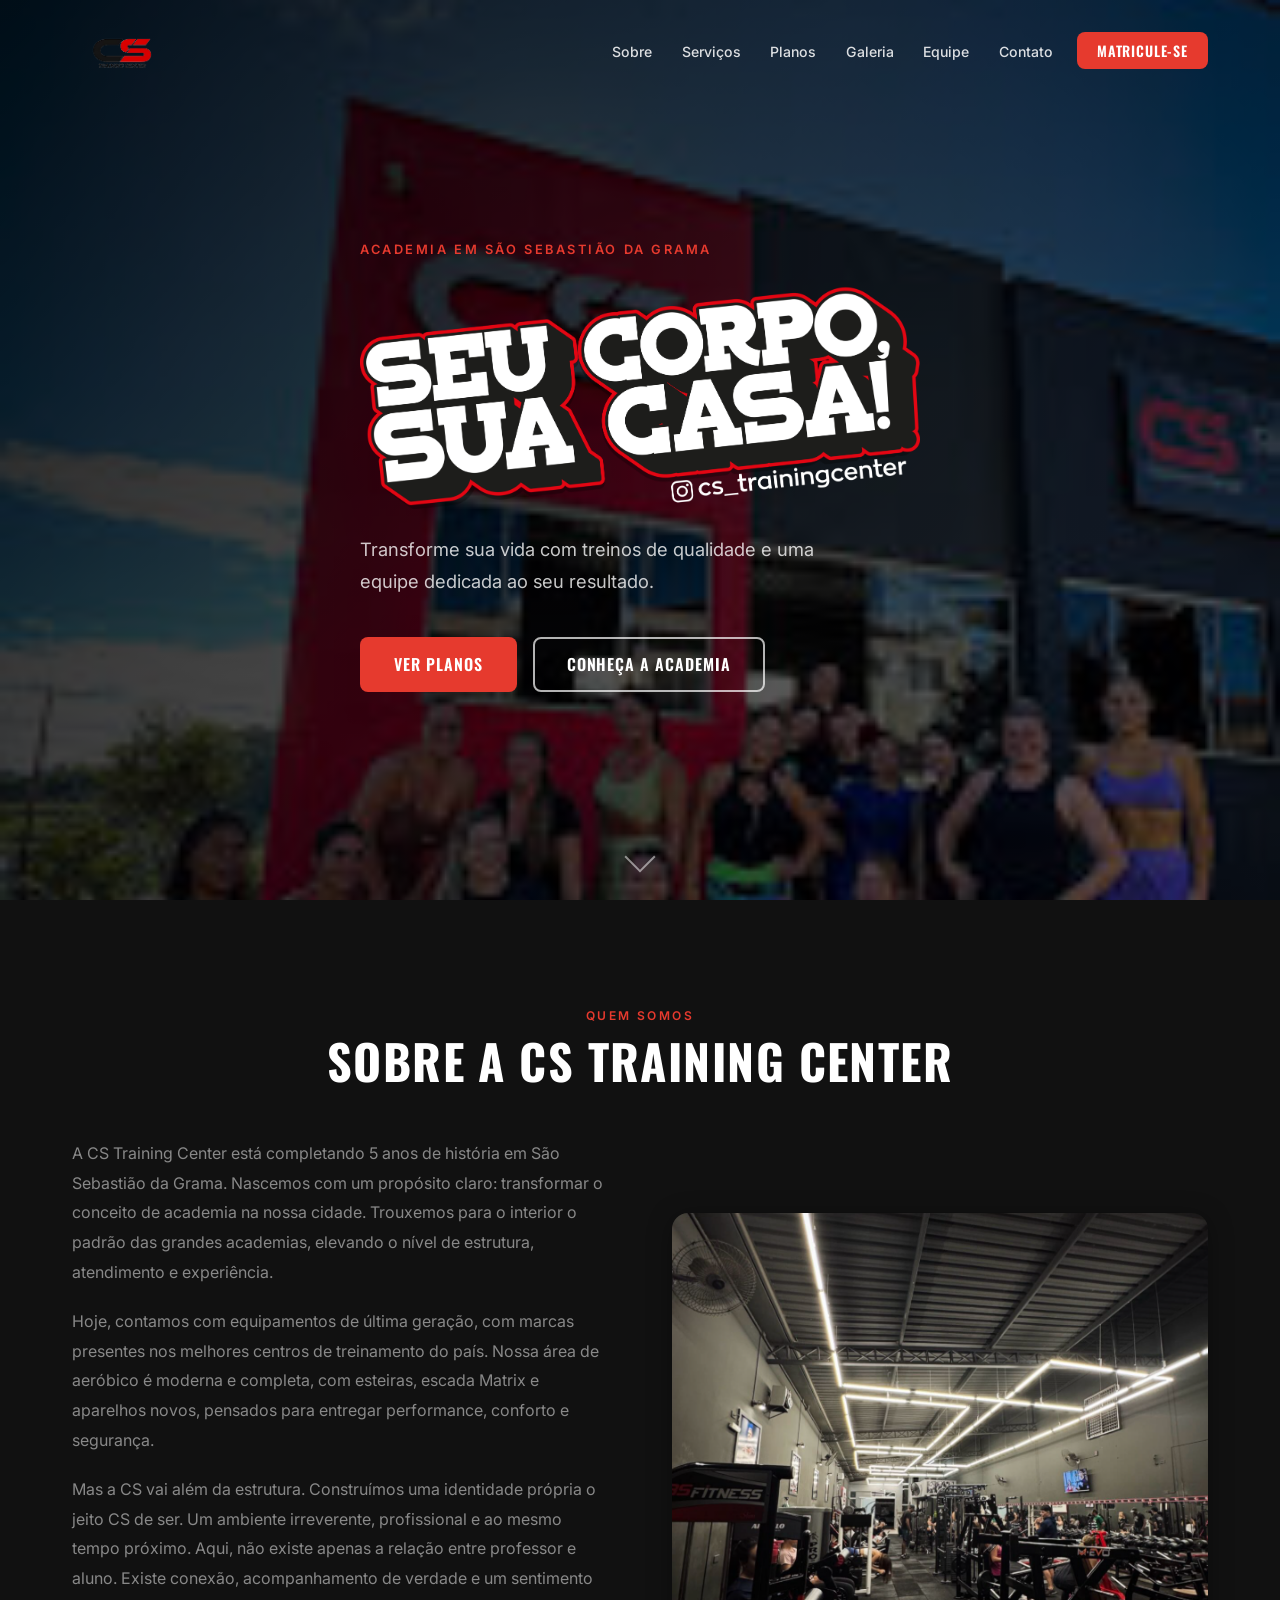
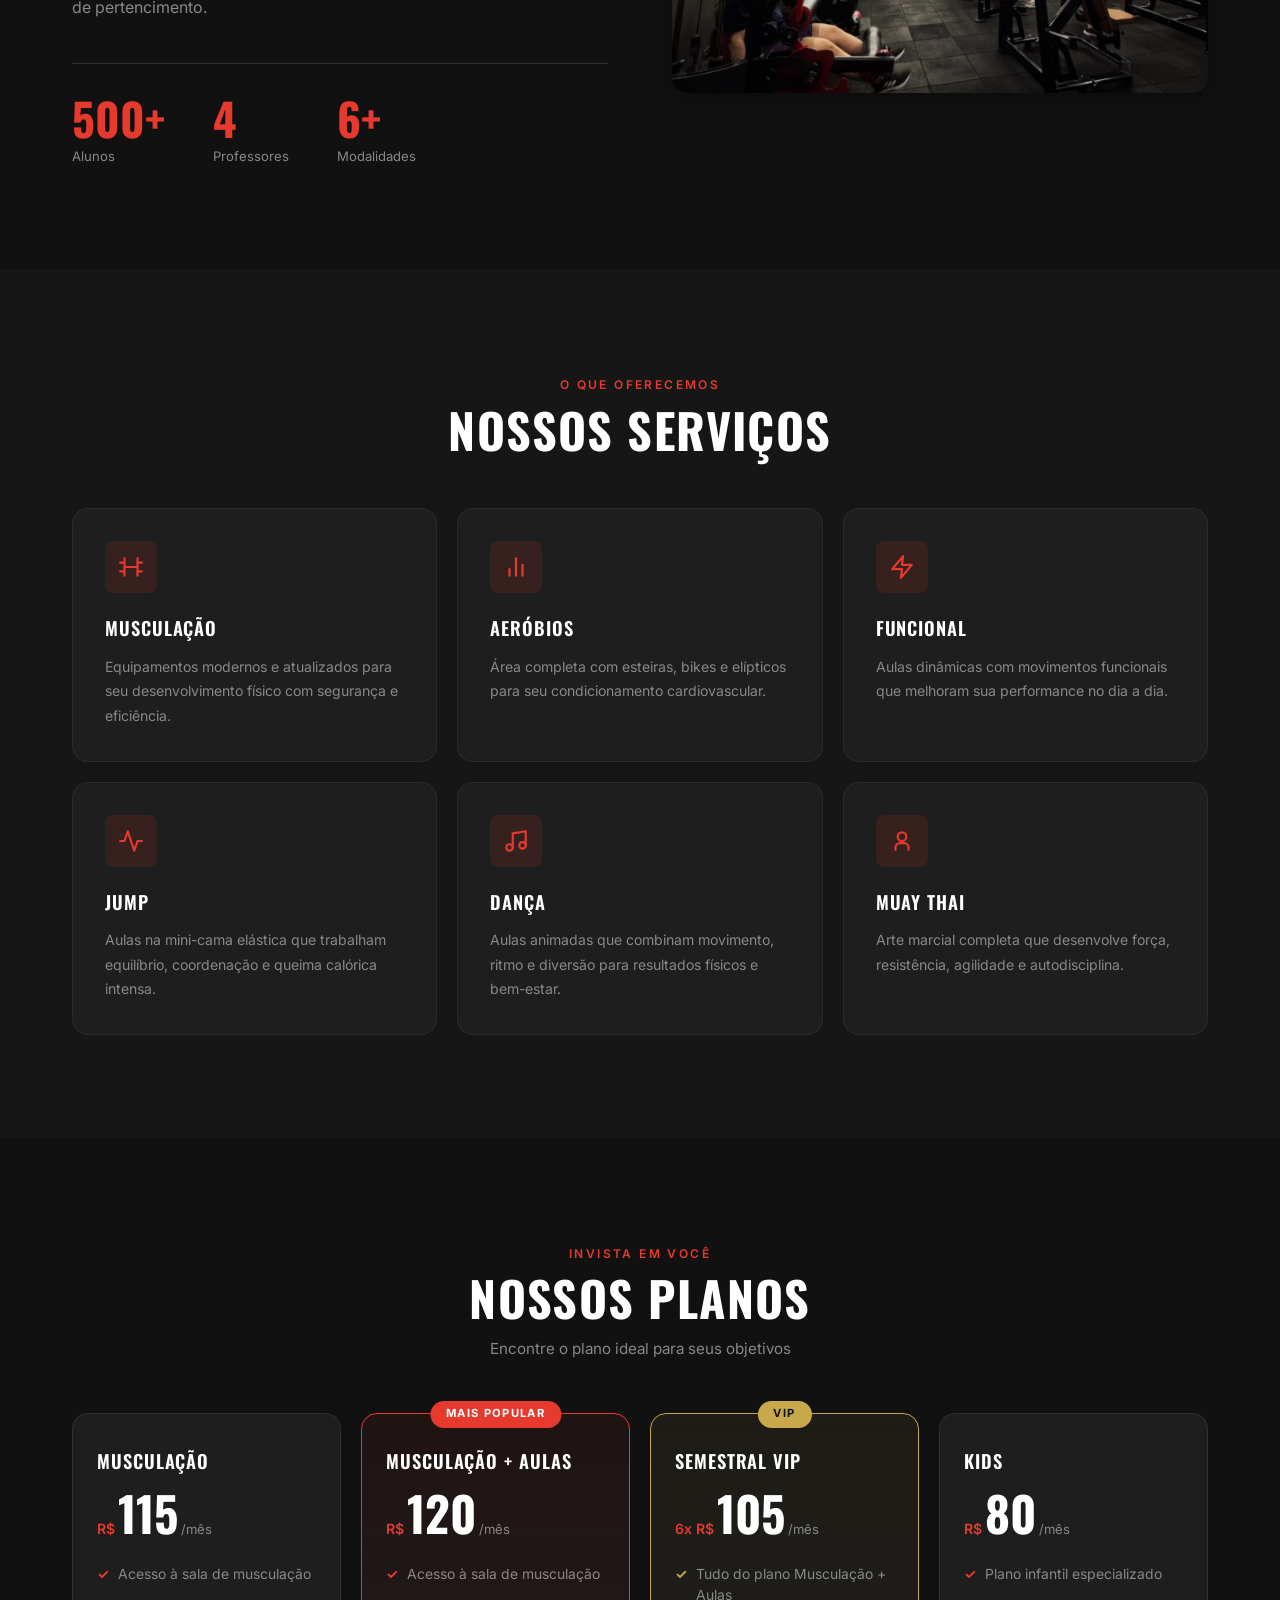
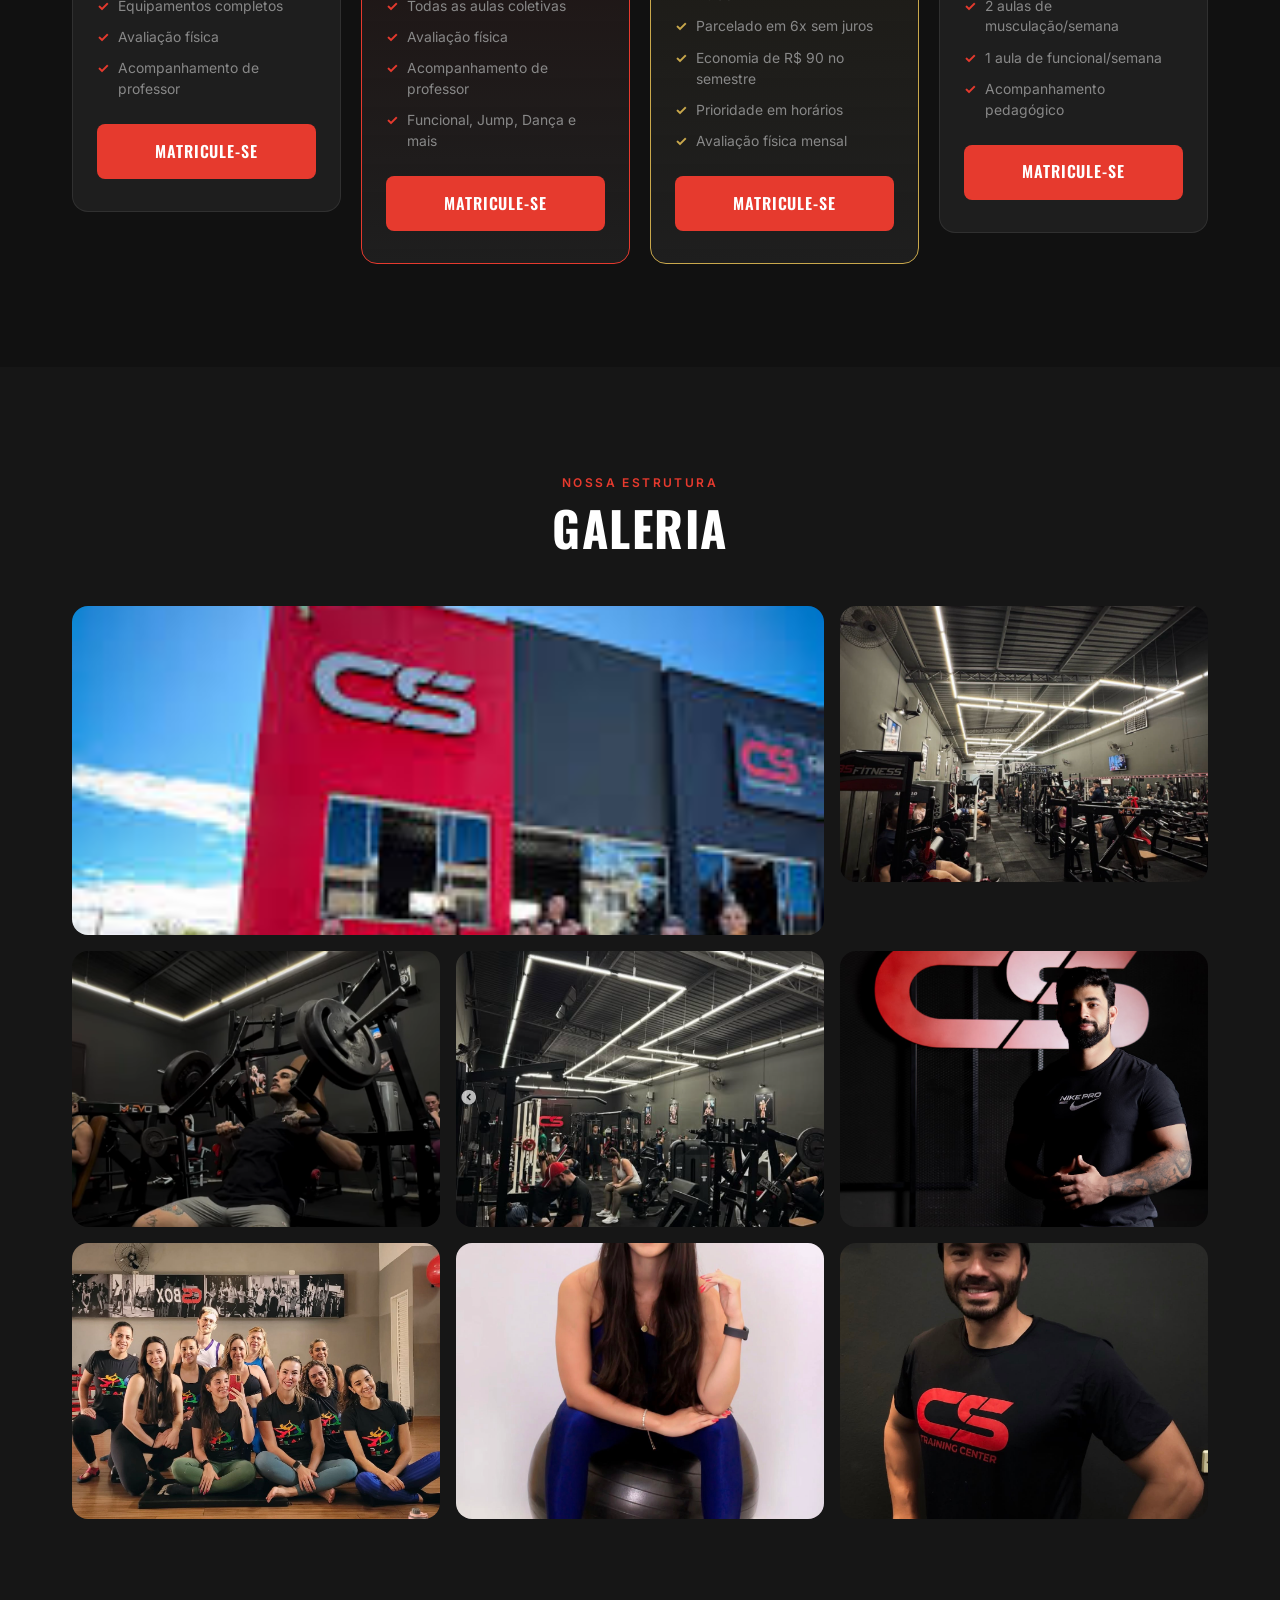
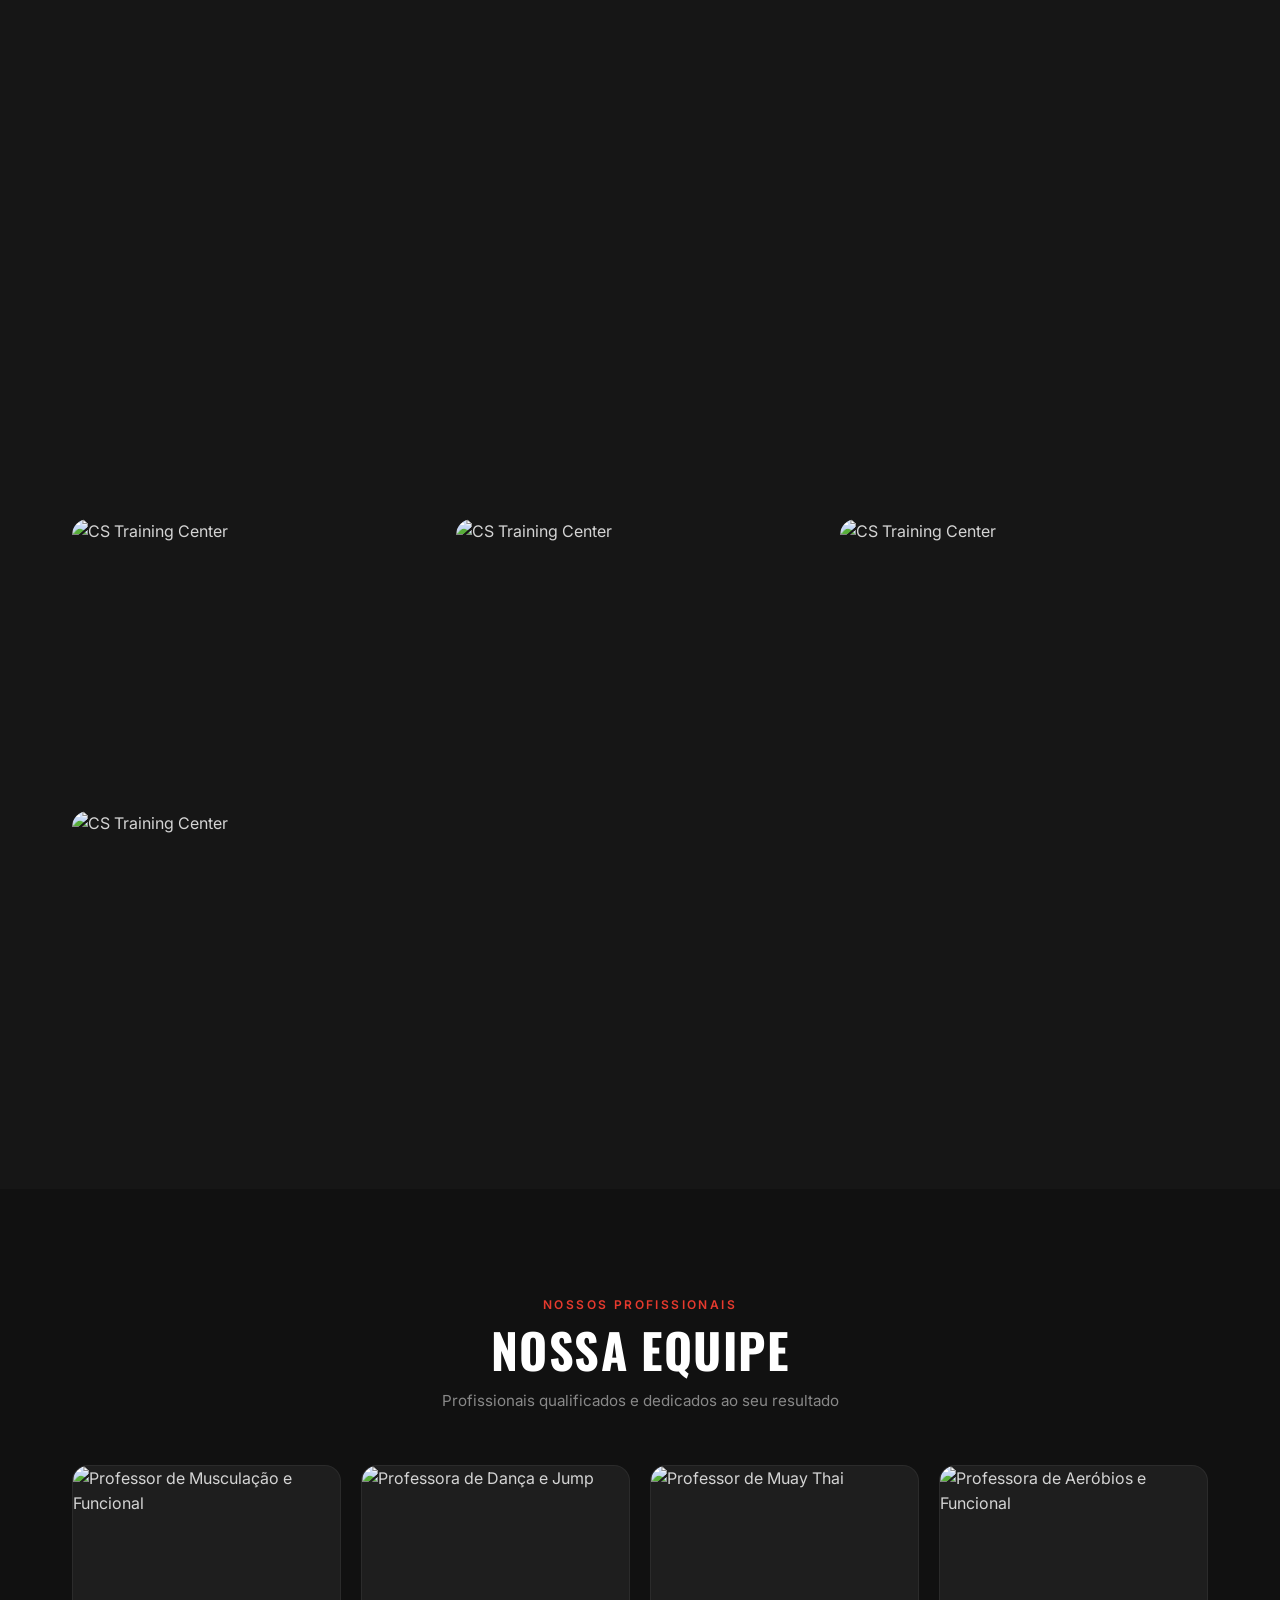
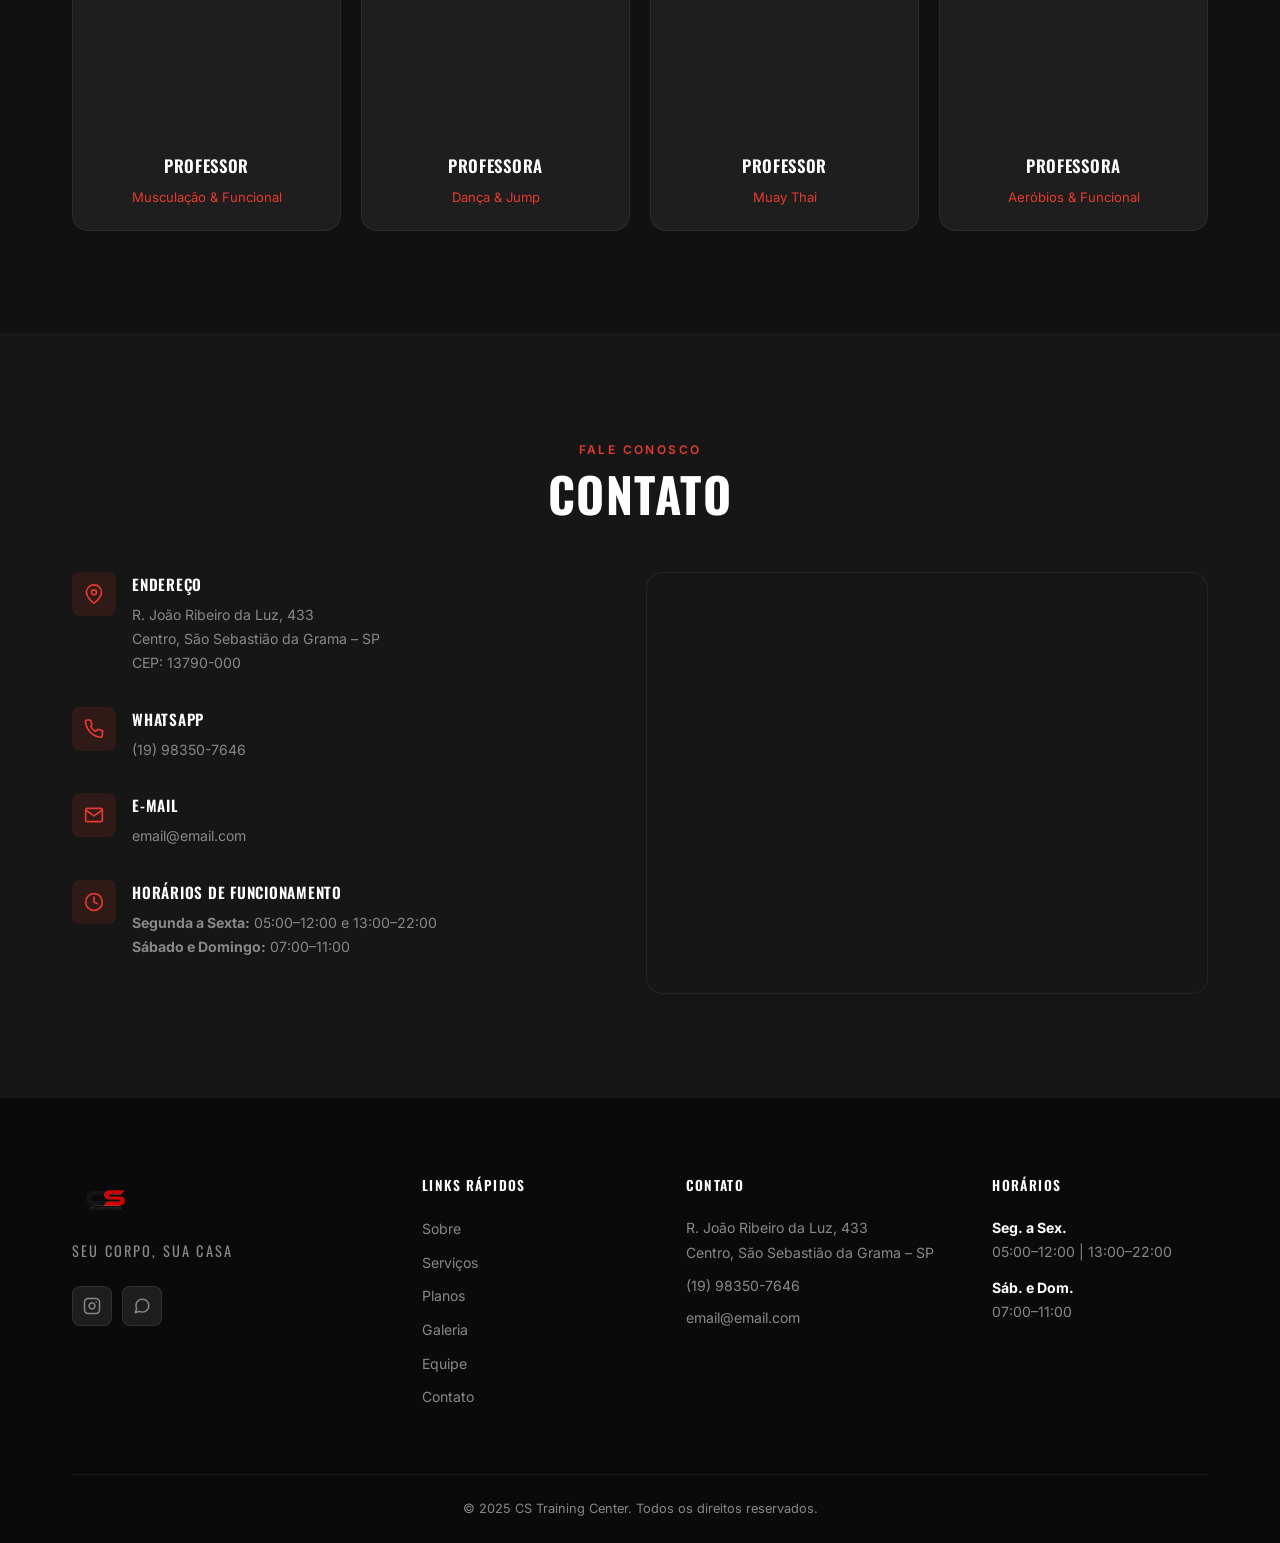
==== docs/index.html @ 37fd63e8 "chore: rename site/ to docs/ for GitHub Pages Co-Authored-By: Claude Sonnet 4.6 <noreply@anthropic.c" ====
<!DOCTYPE html>
<html lang="pt-BR">
<head>
    <meta charset="UTF-8">
    <meta name="viewport" content="width=device-width, initial-scale=1.0">
    <meta name="description" content="CS Training Center - Academia completa em São Sebastião da Grama. Musculação, funcional, jump, dança, muay thai e muito mais. Seu Corpo, Sua Casa.">
    <meta name="keywords" content="academia, musculação, funcional, São Sebastião da Grama, CS Training Center, gym, muay thai, jump, dança">
    <meta name="robots" content="index, follow">
    <meta name="author" content="CS Training Center">

    <meta property="og:type" content="website">
    <meta property="og:title" content="CS Training Center | Seu Corpo, Sua Casa">
    <meta property="og:description" content="Academia completa em São Sebastião da Grama com musculação, aulas de funcional, jump, dança, muay thai e muito mais.">
    <meta property="og:image" content="assets/images/hero.jpg">
    <meta property="og:locale" content="pt_BR">

    <title>CS Training Center | Seu Corpo, Sua Casa</title>

    <script type="application/ld+json">
    {
        "@context": "https://schema.org",
        "@type": "HealthClub",
        "name": "CS Training Center",
        "description": "Academia completa em São Sebastião da Grama com musculação, aulas de funcional, jump, dança e muay thai.",
        "url": "",
        "logo": "assets/icons/logo.png",
        "image": "assets/images/hero.jpg",
        "telephone": "+55-19-98350-7646",
        "email": "email@email.com",
        "address": {
            "@type": "PostalAddress",
            "streetAddress": "R. João Ribeiro da Luz, 433",
            "addressLocality": "São Sebastião da Grama",
            "addressRegion": "SP",
            "postalCode": "13790-000",
            "addressCountry": "BR"
        },
        "openingHoursSpecification": [
            {
                "@type": "OpeningHoursSpecification",
                "dayOfWeek": ["Monday","Tuesday","Wednesday","Thursday","Friday"],
                "opens": "05:00",
                "closes": "12:00"
            },
            {
                "@type": "OpeningHoursSpecification",
                "dayOfWeek": ["Monday","Tuesday","Wednesday","Thursday","Friday"],
                "opens": "13:00",
                "closes": "22:00"
            },
            {
                "@type": "OpeningHoursSpecification",
                "dayOfWeek": ["Saturday","Sunday"],
                "opens": "07:00",
                "closes": "11:00"
            }
        ],
        "sameAs": ["https://www.instagram.com/cs_trainingcenter/"],
        "priceRange": "$$"
    }
    </script>

    <link rel="preconnect" href="https://fonts.googleapis.com">
    <link rel="preconnect" href="https://fonts.gstatic.com" crossorigin>
    <link href="https://fonts.googleapis.com/css2?family=Oswald:wght@400;500;600;700&family=Inter:wght@300;400;500;600&display=swap" rel="stylesheet">

    <link rel="stylesheet" href="assets/css/style.css">
</head>
<body>

    <!-- ========== HEADER ========== -->
    <header class="header" id="header">
        <nav class="nav container">
            <a href="#home" class="nav__logo" aria-label="CS Training Center - Página inicial">
                <img src="assets/icons/logo.png" alt="CS Training Center" width="200" height="100">
            </a>

            <button class="nav__toggle" id="navToggle" aria-label="Abrir menu de navegação" aria-expanded="false" aria-controls="navMenu">
                <span></span>
                <span></span>
                <span></span>
            </button>

            <ul class="nav__menu" id="navMenu" role="list">
                <li><a href="#sobre" class="nav__link">Sobre</a></li>
                <li><a href="#servicos" class="nav__link">Serviços</a></li>
                <li><a href="#planos" class="nav__link">Planos</a></li>
                <li><a href="#galeria" class="nav__link">Galeria</a></li>
                <li><a href="#equipe" class="nav__link">Equipe</a></li>
                <li><a href="#contato" class="nav__link">Contato</a></li>
                <li>
                    <a href="https://wa.me/5519983507646?text=Olá!%20Quero%20saber%20mais%20sobre%20a%20CS%20Training%20Center."
                       class="nav__link nav__link--cta"
                       target="_blank"
                       rel="noopener noreferrer">
                        Matricule-se
                    </a>
                </li>
            </ul>
        </nav>
    </header>

    <main>

        <!-- ========== HERO ========== -->
        <section class="hero" id="home" aria-label="Apresentação da academia">
            <div class="hero__overlay" aria-hidden="true"></div>
            <div class="hero__content container">
                <p class="hero__label">Academia em São Sebastião da Grama</p>
                <h1 class="hero__title">
                    <img src="assets/icons/slogan.png" alt="Seu Corpo, Sua Casa" class="hero__slogan-img">
                </h1>
                <p class="hero__subtitle">
                    Transforme sua vida com treinos de qualidade e uma equipe dedicada ao seu resultado.
                </p>
                <div class="hero__actions">
                    <a href="#planos" class="btn btn--primary">Ver Planos</a>
                    <a href="#sobre" class="btn btn--outline">Conheça a Academia</a>
                </div>
            </div>
            <div class="hero__scroll" aria-hidden="true"><span></span></div>
        </section>

        <!-- ========== SOBRE ========== -->
        <section class="sobre" id="sobre" aria-labelledby="sobre-titulo">
            <div class="container">
                <div class="section-header">
                    <span class="section-tag">Quem Somos</span>
                    <h2 class="section-title" id="sobre-titulo">Sobre a CS Training Center</h2>
                </div>
                <div class="sobre__grid">
                    <div class="sobre__text">
                        <p>
                            A CS Training Center está completando 5 anos de história em São Sebastião da Grama.
                            Nascemos com um propósito claro: transformar o conceito de academia na nossa cidade. Trouxemos para o interior o padrão das grandes academias, elevando o nível de estrutura, atendimento e experiência.
                        </p>
                        <p>
                            Hoje, contamos com equipamentos de última geração, com marcas presentes nos melhores centros de treinamento do país. Nossa área de aeróbico é moderna e completa, com esteiras, escada Matrix e aparelhos novos, pensados para entregar performance, conforto e segurança.
                        </p>
                        <p>
                            Mas a CS vai além da estrutura.

                            Construímos uma identidade própria o jeito CS de ser. Um ambiente irreverente, profissional e ao mesmo tempo próximo. Aqui, não existe apenas a relação entre professor e aluno. Existe conexão, acompanhamento de verdade e um sentimento de pertencimento.
                        </p>
                        <div class="sobre__stats" aria-label="Números da academia">
                            <div class="stat">
                                <span class="stat__number">500+</span>
                                <span class="stat__label">Alunos</span>
                            </div>
                            <div class="stat">
                                <span class="stat__number">4</span>
                                <span class="stat__label">Professores</span>
                            </div>
                            <div class="stat">
                                <span class="stat__number">6+</span>
                                <span class="stat__label">Modalidades</span>
                            </div>
                        </div>
                    </div>
                    <div class="sobre__image">
                        <img src="assets/images/galeria/galeria.png"
                             alt="Interior da CS Training Center - Área de musculação"
                             loading="lazy"
                             width="600" height="460">
                    </div>
                </div>
            </div>
        </section>

        <!-- ========== SERVIÇOS ========== -->
        <section class="servicos" id="servicos" aria-labelledby="servicos-titulo">
            <div class="container">
                <div class="section-header section-header--light">
                    <span class="section-tag">O que Oferecemos</span>
                    <h2 class="section-title" id="servicos-titulo">Nossos Serviços</h2>
                </div>
                <div class="servicos__grid">

                    <article class="servico-card">
                        <div class="servico-card__icon" aria-hidden="true">
                            <svg xmlns="http://www.w3.org/2000/svg" viewBox="0 0 24 24" fill="none" stroke="currentColor" stroke-width="2" stroke-linecap="round" stroke-linejoin="round"><path d="M6 4v16M18 4v16M2 8h4M18 8h4M2 16h4M18 16h4M6 12h12"/></svg>
                        </div>
                        <h3>Musculação</h3>
                        <p>Equipamentos modernos e atualizados para seu desenvolvimento físico com segurança e eficiência.</p>
                    </article>

                    <article class="servico-card">
                        <div class="servico-card__icon" aria-hidden="true">
                            <svg xmlns="http://www.w3.org/2000/svg" viewBox="0 0 24 24" fill="none" stroke="currentColor" stroke-width="2" stroke-linecap="round" stroke-linejoin="round"><path d="M18 20V10"/><path d="M12 20V4"/><path d="M6 20v-6"/></svg>
                        </div>
                        <h3>Aeróbios</h3>
                        <p>Área completa com esteiras, bikes e elípticos para seu condicionamento cardiovascular.</p>
                    </article>

                    <article class="servico-card">
                        <div class="servico-card__icon" aria-hidden="true">
                            <svg xmlns="http://www.w3.org/2000/svg" viewBox="0 0 24 24" fill="none" stroke="currentColor" stroke-width="2" stroke-linecap="round" stroke-linejoin="round"><polygon points="13 2 3 14 12 14 11 22 21 10 12 10 13 2"/></svg>
                        </div>
                        <h3>Funcional</h3>
                        <p>Aulas dinâmicas com movimentos funcionais que melhoram sua performance no dia a dia.</p>
                    </article>

                    <article class="servico-card">
                        <div class="servico-card__icon" aria-hidden="true">
                            <svg xmlns="http://www.w3.org/2000/svg" viewBox="0 0 24 24" fill="none" stroke="currentColor" stroke-width="2" stroke-linecap="round" stroke-linejoin="round"><path d="M22 12h-4l-3 9L9 3l-3 9H2"/></svg>
                        </div>
                        <h3>Jump</h3>
                        <p>Aulas na mini-cama elástica que trabalham equilíbrio, coordenação e queima calórica intensa.</p>
                    </article>

                    <article class="servico-card">
                        <div class="servico-card__icon" aria-hidden="true">
                            <svg xmlns="http://www.w3.org/2000/svg" viewBox="0 0 24 24" fill="none" stroke="currentColor" stroke-width="2" stroke-linecap="round" stroke-linejoin="round"><path d="M9 18V5l12-2v13"/><circle cx="6" cy="18" r="3"/><circle cx="18" cy="16" r="3"/></svg>
                        </div>
                        <h3>Dança</h3>
                        <p>Aulas animadas que combinam movimento, ritmo e diversão para resultados físicos e bem-estar.</p>
                    </article>

                    <article class="servico-card">
                        <div class="servico-card__icon" aria-hidden="true">
                            <svg xmlns="http://www.w3.org/2000/svg" viewBox="0 0 24 24" fill="none" stroke="currentColor" stroke-width="2" stroke-linecap="round" stroke-linejoin="round"><circle cx="12" cy="8" r="4"/><path d="M6 20v-2a4 4 0 0 1 4-4h4a4 4 0 0 1 4 4v2"/></svg>
                        </div>
                        <h3>Muay Thai</h3>
                        <p>Arte marcial completa que desenvolve força, resistência, agilidade e autodisciplina.</p>
                    </article>

                </div>
            </div>
        </section>

        <!-- ========== PLANOS ========== -->
        <section class="planos" id="planos" aria-labelledby="planos-titulo">
            <div class="container">
                <div class="section-header">
                    <span class="section-tag">Invista em Você</span>
                    <h2 class="section-title" id="planos-titulo">Nossos Planos</h2>
                    <p class="section-subtitle">Encontre o plano ideal para seus objetivos</p>
                </div>
                <div class="planos__grid">

                    <article class="plano-card">
                        <div class="plano-card__header">
                            <h3>Musculação</h3>
                            <div class="plano-card__price">
                                <span class="price__currency">R$</span>
                                <span class="price__value">115</span>
                                <span class="price__period">/mês</span>
                            </div>
                        </div>
                        <ul class="plano-card__features" aria-label="Benefícios do plano Musculação">
                            <li>Acesso à sala de musculação</li>
                            <li>Equipamentos completos</li>
                            <li>Avaliação física</li>
                            <li>Acompanhamento de professor</li>
                        </ul>
                        <a href="https://wa.me/5519983507646?text=Olá!%20Tenho%20interesse%20no%20plano%20Musculação."
                           class="btn btn--primary"
                           target="_blank"
                           rel="noopener noreferrer">
                            Matricule-se
                        </a>
                    </article>

                    <article class="plano-card plano-card--featured">
                        <div class="plano-card__badge">Mais Popular</div>
                        <div class="plano-card__header">
                            <h3>Musculação + Aulas</h3>
                            <div class="plano-card__price">
                                <span class="price__currency">R$</span>
                                <span class="price__value">120</span>
                                <span class="price__period">/mês</span>
                            </div>
                        </div>
                        <ul class="plano-card__features" aria-label="Benefícios do plano Musculação + Aulas">
                            <li>Acesso à sala de musculação</li>
                            <li>Todas as aulas coletivas</li>
                            <li>Avaliação física</li>
                            <li>Acompanhamento de professor</li>
                            <li>Funcional, Jump, Dança e mais</li>
                        </ul>
                        <a href="https://wa.me/5519983507646?text=Olá!%20Tenho%20interesse%20no%20plano%20Musculação%20%2B%20Aulas."
                           class="btn btn--primary"
                           target="_blank"
                           rel="noopener noreferrer">
                            Matricule-se
                        </a>
                    </article>

                    <article class="plano-card plano-card--vip">
                        <div class="plano-card__badge plano-card__badge--vip">VIP</div>
                        <div class="plano-card__header">
                            <h3>Semestral VIP</h3>
                            <div class="plano-card__price">
                                <span class="price__currency">6x R$</span>
                                <span class="price__value">105</span>
                                <span class="price__period">/mês</span>
                            </div>
                        </div>
                        <ul class="plano-card__features" aria-label="Benefícios do plano VIP Semestral">
                            <li>Tudo do plano Musculação + Aulas</li>
                            <li>Parcelado em 6x sem juros</li>
                            <li>Economia de R$&nbsp;90 no semestre</li>
                            <li>Prioridade em horários</li>
                            <li>Avaliação física mensal</li>
                        </ul>
                        <a href="https://wa.me/5519983507646?text=Olá!%20Tenho%20interesse%20no%20plano%20VIP%20Semestral."
                           class="btn btn--primary"
                           target="_blank"
                           rel="noopener noreferrer">
                            Matricule-se
                        </a>
                    </article>

                    <article class="plano-card">
                        <div class="plano-card__header">
                            <h3>Kids</h3>
                            <div class="plano-card__price">
                                <span class="price__currency">R$</span>
                                <span class="price__value">80</span>
                                <span class="price__period">/mês</span>
                            </div>
                        </div>
                        <ul class="plano-card__features" aria-label="Benefícios do plano Kids">
                            <li>Plano infantil especializado</li>
                            <li>2 aulas de musculação/semana</li>
                            <li>1 aula de funcional/semana</li>
                            <li>Acompanhamento pedagógico</li>
                        </ul>
                        <a href="https://wa.me/5519983507646?text=Olá!%20Tenho%20interesse%20no%20plano%20Kids."
                           class="btn btn--primary"
                           target="_blank"
                           rel="noopener noreferrer">
                            Matricule-se
                        </a>
                    </article>

                </div>
            </div>
        </section>

        <!-- ========== GALERIA ========== -->
        <section class="galeria" id="galeria" aria-labelledby="galeria-titulo">
            <div class="container">
                <div class="section-header section-header--light">
                    <span class="section-tag">Nossa Estrutura</span>
                    <h2 class="section-title" id="galeria-titulo">Galeria</h2>
                </div>
                <div class="galeria__grid">
                    <figure class="galeria__item galeria__item--featured">
                        <img src="assets/images/hero.jpg"
                             alt="Sala principal da CS Training Center"
                             loading="lazy">
                    </figure>
                    <figure class="galeria__item">
                        <img src="assets/images/galeria/galeria.png"
                             alt="Área de musculação da CS Training Center"
                             loading="lazy">
                    </figure>
                    <figure class="galeria__item">
                        <img src="assets/images/galeria/galeria1.png"
                             alt="Equipamentos da CS Training Center"
                             loading="lazy">
                    </figure>
                    <figure class="galeria__item">
                        <img src="assets/images/galeria/galeria2.png"
                             alt="Área de aulas coletivas da CS Training Center"
                             loading="lazy">
                    </figure>
                    <figure class="galeria__item">
                        <img src="assets/images/galeria/IMG_0147.JPG.jpeg"
                             alt="CS Training Center" loading="lazy">
                    </figure>
                    <figure class="galeria__item">
                        <img src="assets/images/galeria/IMG_0424.PNG"
                             alt="CS Training Center" loading="lazy">
                    </figure>
                    <figure class="galeria__item">
                        <img src="assets/images/galeria/IMG_0425.PNG"
                             alt="CS Training Center" loading="lazy">
                    </figure>
                    <figure class="galeria__item">
                        <img src="assets/images/galeria/IMG_0428.PNG"
                             alt="CS Training Center" loading="lazy">
                    </figure>
                    <figure class="galeria__item">
                        <img src="assets/images/galeria/IMG_1182.PNG"
                             alt="CS Training Center" loading="lazy">
                    </figure>
                    <figure class="galeria__item">
                        <img src="assets/images/galeria/IMG_1424.PNG"
                             alt="CS Training Center" loading="lazy">
                    </figure>
                    <figure class="galeria__item">
                        <img src="assets/images/galeria/IMG_1456.PNG"
                             alt="CS Training Center" loading="lazy">
                    </figure>
                    <figure class="galeria__item">
                        <img src="assets/images/galeria/IMG_1699.PNG"
                             alt="CS Training Center" loading="lazy">
                    </figure>
                    <figure class="galeria__item">
                        <img src="assets/images/galeria/IMG_1715.PNG"
                             alt="CS Training Center" loading="lazy">
                    </figure>
                    <figure class="galeria__item">
                        <img src="assets/images/galeria/IMG_0268.HEIC"
                             alt="CS Training Center" loading="lazy">
                    </figure>
                    <figure class="galeria__item">
                        <img src="assets/images/galeria/IMG_0366.HEIC"
                             alt="CS Training Center" loading="lazy">
                    </figure>
                    <figure class="galeria__item">
                        <img src="assets/images/galeria/IMG_0563.HEIC"
                             alt="CS Training Center" loading="lazy">
                    </figure>
                    <figure class="galeria__item">
                        <img src="assets/images/galeria/IMG_1599.HEIC"
                             alt="CS Training Center" loading="lazy">
                    </figure>
                    <figure class="galeria__item">
                        <img src="assets/images/galeria/IMG_2546.HEIC"
                             alt="CS Training Center" loading="lazy">
                    </figure>
                </div>
            </div>
        </section>

        <!-- ========== EQUIPE ========== -->
        <section class="equipe" id="equipe" aria-labelledby="equipe-titulo">
            <div class="container">
                <div class="section-header">
                    <span class="section-tag">Nossos Profissionais</span>
                    <h2 class="section-title" id="equipe-titulo">Nossa Equipe</h2>
                    <p class="section-subtitle">Profissionais qualificados e dedicados ao seu resultado</p>
                </div>
                <div class="equipe__grid">

                    <article class="professor-card">
                        <div class="professor-card__photo">
                            <img src="https://i.pravatar.cc/300?img=11"
                                 alt="Professor de Musculação e Funcional"
                                 loading="lazy" width="300" height="300">
                        </div>
                        <div class="professor-card__info">
                            <h3>Professor</h3>
                            <span>Musculação &amp; Funcional</span>
                        </div>
                    </article>

                    <article class="professor-card">
                        <div class="professor-card__photo">
                            <img src="https://i.pravatar.cc/300?img=5"
                                 alt="Professora de Dança e Jump"
                                 loading="lazy" width="300" height="300">
                        </div>
                        <div class="professor-card__info">
                            <h3>Professora</h3>
                            <span>Dança &amp; Jump</span>
                        </div>
                    </article>

                    <article class="professor-card">
                        <div class="professor-card__photo">
                            <img src="https://i.pravatar.cc/300?img=12"
                                 alt="Professor de Muay Thai"
                                 loading="lazy" width="300" height="300">
                        </div>
                        <div class="professor-card__info">
                            <h3>Professor</h3>
                            <span>Muay Thai</span>
                        </div>
                    </article>

                    <article class="professor-card">
                        <div class="professor-card__photo">
                            <img src="https://i.pravatar.cc/300?img=9"
                                 alt="Professora de Aeróbios e Funcional"
                                 loading="lazy" width="300" height="300">
                        </div>
                        <div class="professor-card__info">
                            <h3>Professora</h3>
                            <span>Aeróbios &amp; Funcional</span>
                        </div>
                    </article>

                </div>
            </div>
        </section>

        <!-- ========== CONTATO ========== -->
        <section class="contato" id="contato" aria-labelledby="contato-titulo">
            <div class="container">
                <div class="section-header section-header--light">
                    <span class="section-tag">Fale Conosco</span>
                    <h2 class="section-title" id="contato-titulo">Contato</h2>
                </div>
                <div class="contato__grid">
                    <div class="contato__info">

                        <div class="contato__item">
                            <div class="contato__icon" aria-hidden="true">
                                <svg xmlns="http://www.w3.org/2000/svg" viewBox="0 0 24 24" fill="none" stroke="currentColor" stroke-width="2" stroke-linecap="round" stroke-linejoin="round"><path d="M21 10c0 7-9 13-9 13s-9-6-9-13a9 9 0 0 1 18 0z"/><circle cx="12" cy="10" r="3"/></svg>
                            </div>
                            <div>
                                <h3>Endereço</h3>
                                <address>
                                    R. João Ribeiro da Luz, 433<br>
                                    Centro, São Sebastião da Grama – SP<br>
                                    CEP: 13790-000
                                </address>
                            </div>
                        </div>

                        <div class="contato__item">
                            <div class="contato__icon" aria-hidden="true">
                                <svg xmlns="http://www.w3.org/2000/svg" viewBox="0 0 24 24" fill="none" stroke="currentColor" stroke-width="2" stroke-linecap="round" stroke-linejoin="round"><path d="M22 16.92v3a2 2 0 0 1-2.18 2 19.79 19.79 0 0 1-8.63-3.07A19.5 19.5 0 0 1 4.69 12 19.79 19.79 0 0 1 1.61 3.44 2 2 0 0 1 3.58 1.25h3a2 2 0 0 1 2 1.72c.127.96.361 1.903.7 2.81a2 2 0 0 1-.45 2.11L7.91 8.8a16 16 0 0 0 6.09 6.09l1.82-1.82a2 2 0 0 1 2.11-.45c.907.339 1.85.573 2.81.7a2 2 0 0 1 1.72 2.02z"/></svg>
                            </div>
                            <div>
                                <h3>WhatsApp</h3>
                                <a href="https://wa.me/5519983507646" target="_blank" rel="noopener noreferrer">
                                    (19) 98350-7646
                                </a>
                            </div>
                        </div>

                        <div class="contato__item">
                            <div class="contato__icon" aria-hidden="true">
                                <svg xmlns="http://www.w3.org/2000/svg" viewBox="0 0 24 24" fill="none" stroke="currentColor" stroke-width="2" stroke-linecap="round" stroke-linejoin="round"><path d="M4 4h16c1.1 0 2 .9 2 2v12c0 1.1-.9 2-2 2H4c-1.1 0-2-.9-2-2V6c0-1.1.9-2 2-2z"/><polyline points="22,6 12,13 2,6"/></svg>
                            </div>
                            <div>
                                <h3>E-mail</h3>
                                <a href="mailto:email@email.com">email@email.com</a>
                            </div>
                        </div>

                        <div class="contato__item">
                            <div class="contato__icon" aria-hidden="true">
                                <svg xmlns="http://www.w3.org/2000/svg" viewBox="0 0 24 24" fill="none" stroke="currentColor" stroke-width="2" stroke-linecap="round" stroke-linejoin="round"><circle cx="12" cy="12" r="10"/><polyline points="12 6 12 12 16 14"/></svg>
                            </div>
                            <div>
                                <h3>Horários de Funcionamento</h3>
                                <p><strong>Segunda a Sexta:</strong> 05:00–12:00 e 13:00–22:00</p>
                                <p><strong>Sábado e Domingo:</strong> 07:00–11:00</p>
                            </div>
                        </div>

                    </div>

                    <div class="contato__map">
                        <iframe
                            src="https://maps.google.com/maps?q=R.+Jo%C3%A3o+Ribeiro+da+Luz%2C+433%2C+Centro%2C+S%C3%A3o+Sebasti%C3%A3o+da+Grama%2C+SP&output=embed&z=16"
                            width="100%"
                            height="420"
                            style="border:0;"
                            allowfullscreen=""
                            loading="lazy"
                            referrerpolicy="no-referrer-when-downgrade"
                            title="Localização da CS Training Center no Google Maps">
                        </iframe>
                    </div>
                </div>
            </div>
        </section>

    </main>

    <!-- ========== FOOTER ========== -->
    <footer class="footer">
        <div class="container">
            <div class="footer__grid">

                <div class="footer__brand">
                    <a href="#home" aria-label="CS Training Center - Voltar ao início">
                        <img src="assets/icons/logo.png" alt="CS Training Center" width="120" height="48">
                    </a>
                    <p>Seu Corpo, Sua Casa</p>
                    <div class="footer__social">
                        <a href="https://www.instagram.com/cs_trainingcenter/"
                           target="_blank"
                           rel="noopener noreferrer"
                           aria-label="Instagram da CS Training Center">
                            <svg xmlns="http://www.w3.org/2000/svg" viewBox="0 0 24 24" fill="none" stroke="currentColor" stroke-width="2" stroke-linecap="round" stroke-linejoin="round"><rect x="2" y="2" width="20" height="20" rx="5" ry="5"/><path d="M16 11.37A4 4 0 1 1 12.63 8 4 4 0 0 1 16 11.37z"/><line x1="17.5" y1="6.5" x2="17.51" y2="6.5"/></svg>
                        </a>
                        <a href="https://wa.me/5519983507646"
                           target="_blank"
                           rel="noopener noreferrer"
                           aria-label="WhatsApp da CS Training Center">
                            <svg xmlns="http://www.w3.org/2000/svg" viewBox="0 0 24 24" fill="none" stroke="currentColor" stroke-width="2" stroke-linecap="round" stroke-linejoin="round"><path d="M21 11.5a8.38 8.38 0 0 1-.9 3.8 8.5 8.5 0 0 1-7.6 4.7 8.38 8.38 0 0 1-3.8-.9L3 21l1.9-5.7a8.38 8.38 0 0 1-.9-3.8 8.5 8.5 0 0 1 4.7-7.6 8.38 8.38 0 0 1 3.8-.9h.5a8.48 8.48 0 0 1 8 8v.5z"/></svg>
                        </a>
                    </div>
                </div>

                <div class="footer__links">
                    <h4>Links Rápidos</h4>
                    <ul role="list">
                        <li><a href="#sobre">Sobre</a></li>
                        <li><a href="#servicos">Serviços</a></li>
                        <li><a href="#planos">Planos</a></li>
                        <li><a href="#galeria">Galeria</a></li>
                        <li><a href="#equipe">Equipe</a></li>
                        <li><a href="#contato">Contato</a></li>
                    </ul>
                </div>

                <div class="footer__contact">
                    <h4>Contato</h4>
                    <address>
                        R. João Ribeiro da Luz, 433<br>
                        Centro, São Sebastião da Grama – SP
                    </address>
                    <a href="https://wa.me/5519983507646">(19) 98350-7646</a>
                    <a href="mailto:email@email.com">email@email.com</a>
                </div>

                <div class="footer__hours">
                    <h4>Horários</h4>
                    <p><strong>Seg. a Sex.</strong><br>05:00–12:00 | 13:00–22:00</p>
                    <p><strong>Sáb. e Dom.</strong><br>07:00–11:00</p>
                </div>

            </div>

            <div class="footer__bottom">
                <p>&copy; 2025 CS Training Center. Todos os direitos reservados.</p>
            </div>
        </div>
    </footer>

    <script>
        // Mobile nav toggle
        const toggle = document.getElementById('navToggle');
        const menu   = document.getElementById('navMenu');

        toggle.addEventListener('click', () => {
            const isOpen = menu.classList.toggle('nav__menu--open');
            toggle.setAttribute('aria-expanded', isOpen);
            document.body.style.overflow = isOpen ? 'hidden' : '';
        });

        document.querySelectorAll('.nav__link').forEach(link => {
            link.addEventListener('click', () => {
                menu.classList.remove('nav__menu--open');
                toggle.setAttribute('aria-expanded', 'false');
                document.body.style.overflow = '';
            });
        });

        // Sticky header
        const header = document.getElementById('header');
        window.addEventListener('scroll', () => {
            header.classList.toggle('header--scrolled', window.scrollY > 60);
        }, { passive: true });

        // Scroll reveal
        const revealObserver = new IntersectionObserver((entries) => {
            entries.forEach(entry => {
                if (entry.isIntersecting) {
                    entry.target.classList.add('visible');
                    revealObserver.unobserve(entry.target);
                }
            });
        }, { threshold: 0.1 });

        document.querySelectorAll(
            '.servico-card, .plano-card, .professor-card, .galeria__item, .sobre__grid, .contato__item'
        ).forEach(el => revealObserver.observe(el));
    </script>

</body>
</html>
---- docs/assets/css/style.css ----
/* =============================================
   Design Tokens
   ============================================= */
:root {
    --color-primary:      #e63a2e;
    --color-primary-dark: #c42e23;
    --color-dark:         #111111;
    --color-dark-2:       #161616;
    --color-dark-3:       #1e1e1e;
    --color-gray:         #2e2e2e;
    --color-white:        #ffffff;
    --color-text:         #d4d4d4;
    --color-text-muted:   #888888;
    --color-vip:          #c9a84c;

    --font-heading: 'Oswald', sans-serif;
    --font-body:    'Inter', sans-serif;

    --container-max:     1200px;
    --container-padding: clamp(1rem, 4vw, 2rem);

    --radius:    8px;
    --radius-lg: 16px;

    --shadow:       0 4px 24px rgba(0, 0, 0, .35);
    --shadow-hover: 0 8px 40px rgba(0, 0, 0, .55);

    --transition: 0.3s ease;
}

/* =============================================
   Reset & Base
   ============================================= */
*, *::before, *::after {
    box-sizing: border-box;
    margin: 0;
    padding: 0;
}

html {
    scroll-behavior: smooth;
    font-size: 16px;
    -webkit-text-size-adjust: 100%;
}

body {
    font-family: var(--font-body);
    background-color: var(--color-dark);
    color: var(--color-text);
    line-height: 1.6;
    overflow-x: hidden;
}

img {
    display: block;
    max-width: 100%;
    height: auto;
}

a {
    text-decoration: none;
    color: inherit;
    transition: color var(--transition);
}

ul  { list-style: none; }
figure { margin: 0; }

address { font-style: normal; }

/* =============================================
   Container
   ============================================= */
.container {
    max-width: var(--container-max);
    margin-inline: auto;
    padding-inline: var(--container-padding);
}

/* =============================================
   Buttons
   ============================================= */
.btn {
    display: inline-flex;
    align-items: center;
    justify-content: center;
    gap: .5rem;
    padding: .8rem 2rem;
    border-radius: var(--radius);
    font-family: var(--font-heading);
    font-size: 1rem;
    font-weight: 600;
    letter-spacing: .06em;
    text-transform: uppercase;
    border: 2px solid transparent;
    cursor: pointer;
    transition: all var(--transition);
    white-space: nowrap;
}

.btn--primary {
    background: var(--color-primary);
    color: var(--color-white);
}
.btn--primary:hover {
    background: var(--color-primary-dark);
    transform: translateY(-2px);
    box-shadow: 0 6px 20px rgba(230, 58, 46, .4);
}

.btn--outline {
    border-color: rgba(255, 255, 255, .7);
    color: var(--color-white);
}
.btn--outline:hover {
    background: var(--color-white);
    border-color: var(--color-white);
    color: var(--color-dark);
}

/* =============================================
   Section Header
   ============================================= */
.section-header {
    text-align: center;
    margin-bottom: clamp(2rem, 4vw, 3.5rem);
}

.section-tag {
    display: inline-block;
    font-size: .75rem;
    font-weight: 600;
    letter-spacing: .2em;
    text-transform: uppercase;
    color: var(--color-primary);
    margin-bottom: .6rem;
}

.section-title {
    font-family: var(--font-heading);
    font-size: clamp(1.8rem, 4vw, 3rem);
    font-weight: 700;
    text-transform: uppercase;
    letter-spacing: .03em;
    color: var(--color-white);
    line-height: 1.1;
}

.section-subtitle {
    margin-top: .75rem;
    color: var(--color-text-muted);
    font-size: .95rem;
}

/* =============================================
   Scroll Reveal
   ============================================= */
.servico-card,
.plano-card,
.professor-card,
.galeria__item,
.sobre__grid,
.contato__item {
    opacity: 0;
    transform: translateY(28px);
    transition: opacity .55s ease, transform .55s ease;
}

.servico-card.visible,
.plano-card.visible,
.professor-card.visible,
.galeria__item.visible,
.sobre__grid.visible,
.contato__item.visible {
    opacity: 1;
    transform: none;
}

/* =============================================
   HEADER
   ============================================= */
.header {
    position: fixed;
    inset-block-start: 0;
    inset-inline: 0;
    z-index: 100;
    padding-block: 1rem;
    transition: background var(--transition), box-shadow var(--transition), padding var(--transition);
}

.header--scrolled {
    background: rgba(17, 17, 17, .97);
    backdrop-filter: blur(10px);
    -webkit-backdrop-filter: blur(10px);
    box-shadow: 0 2px 24px rgba(0, 0, 0, .5);
    padding-block: .6rem;
}

.nav {
    display: flex;
    align-items: center;
    justify-content: space-between;
    gap: 1rem;
}

.nav__logo img {
    height: 72px;
    width: auto;
    object-fit: contain;
}

.nav__menu {
    display: flex;
    align-items: center;
    gap: .15rem;
}

.nav__link {
    padding: .45rem .85rem;
    font-size: .88rem;
    font-weight: 500;
    color: rgba(255, 255, 255, .85);
    border-radius: var(--radius);
    transition: all var(--transition);
}
.nav__link:hover { color: var(--color-primary); }

.nav__link--cta {
    background: var(--color-primary);
    color: var(--color-white);
    font-family: var(--font-heading);
    font-weight: 600;
    letter-spacing: .06em;
    text-transform: uppercase;
    margin-left: .5rem;
    padding: .5rem 1.25rem;
}
.nav__link--cta:hover {
    background: var(--color-primary-dark);
    color: var(--color-white);
}

/* Hamburger */
.nav__toggle {
    display: none;
    flex-direction: column;
    justify-content: center;
    align-items: center;
    gap: 5px;
    background: none;
    border: none;
    cursor: pointer;
    width: 40px;
    height: 40px;
    z-index: 200;
    position: relative;
}
.nav__toggle span {
    display: block;
    width: 24px;
    height: 2px;
    background: var(--color-white);
    border-radius: 2px;
    transition: all var(--transition);
}

/* =============================================
   HERO
   ============================================= */
.hero {
    position: relative;
    min-height: 100svh;
    display: flex;
    align-items: center;
    background: url('../images/hero.jpg') center / cover no-repeat;
}

.hero__overlay {
    position: absolute;
    inset: 0;
    background: linear-gradient(
        135deg,
        rgba(0, 0, 0, .88) 0%,
        rgba(0, 0, 0, .55) 100%
    );
}

.hero__content {
    position: relative;
    z-index: 1;
    padding-block: 7rem 5rem;
}

.hero__label {
    font-size: .8rem;
    font-weight: 600;
    letter-spacing: .2em;
    text-transform: uppercase;
    color: var(--color-primary);
    margin-bottom: 1rem;
}

.hero__title {
    margin-bottom: 1.5rem;
    line-height: 1;
}

.hero__slogan-img {
    max-width: min(560px, 85vw);
    width: 100%;
    height: auto;
    display: block;
}

.hero__subtitle {
    font-size: clamp(.95rem, 2vw, 1.15rem);
    color: rgba(255, 255, 255, .78);
    max-width: 500px;
    margin-bottom: 2.5rem;
    line-height: 1.75;
}

.hero__actions {
    display: flex;
    flex-wrap: wrap;
    gap: 1rem;
}

/* Scroll indicator */
.hero__scroll {
    position: absolute;
    bottom: 2rem;
    left: 50%;
    translate: -50% 0;
    z-index: 1;
}
.hero__scroll span {
    display: block;
    width: 22px;
    height: 22px;
    border-right: 2px solid rgba(255, 255, 255, .5);
    border-bottom: 2px solid rgba(255, 255, 255, .5);
    rotate: 45deg;
    animation: scrollBounce 1.6s ease-in-out infinite;
}
@keyframes scrollBounce {
    0%   { opacity: 0; translate: -4px -4px; }
    50%  { opacity: 1; }
    100% { opacity: 0; translate: 4px 4px; }
}

/* =============================================
   SOBRE
   ============================================= */
.sobre {
    padding-block: clamp(4rem, 8vw, 7rem);
    background: var(--color-dark);
}

.sobre__grid {
    display: grid;
    grid-template-columns: 1fr 1fr;
    gap: clamp(2rem, 5vw, 5rem);
    align-items: center;
}

.sobre__text p {
    color: var(--color-text-muted);
    margin-bottom: 1.25rem;
    line-height: 1.85;
}

.sobre__stats {
    display: flex;
    gap: clamp(1.5rem, 4vw, 3rem);
    margin-top: 2.5rem;
    padding-top: 2rem;
    border-top: 1px solid var(--color-gray);
}

.stat__number {
    display: block;
    font-family: var(--font-heading);
    font-size: clamp(2rem, 4vw, 2.8rem);
    font-weight: 700;
    color: var(--color-primary);
    line-height: 1;
}
.stat__label {
    font-size: .82rem;
    color: var(--color-text-muted);
    margin-top: .3rem;
    display: block;
}

.sobre__image img {
    width: 100%;
    height: clamp(280px, 40vw, 480px);
    object-fit: cover;
    border-radius: var(--radius-lg);
    box-shadow: var(--shadow);
}

/* =============================================
   SERVIÇOS
   ============================================= */
.servicos {
    padding-block: clamp(4rem, 8vw, 7rem);
    background: var(--color-dark-2);
}

.servicos__grid {
    display: grid;
    grid-template-columns: repeat(3, 1fr);
    gap: 1.25rem;
}

.servico-card {
    background: var(--color-dark-3);
    border: 1px solid rgba(255, 255, 255, .06);
    border-radius: var(--radius-lg);
    padding: clamp(1.5rem, 3vw, 2rem);
    transition: border-color var(--transition), transform var(--transition), box-shadow var(--transition);
}
.servico-card:hover {
    border-color: var(--color-primary);
    transform: translateY(-5px);
    box-shadow: var(--shadow-hover);
}

.servico-card__icon {
    width: 52px;
    height: 52px;
    background: rgba(230, 58, 46, .12);
    border-radius: var(--radius);
    display: flex;
    align-items: center;
    justify-content: center;
    margin-bottom: 1.25rem;
    color: var(--color-primary);
}
.servico-card__icon svg { width: 26px; height: 26px; }

.servico-card h3 {
    font-family: var(--font-heading);
    font-size: 1.15rem;
    font-weight: 600;
    text-transform: uppercase;
    letter-spacing: .05em;
    color: var(--color-white);
    margin-bottom: .75rem;
}

.servico-card p {
    font-size: .88rem;
    color: var(--color-text-muted);
    line-height: 1.75;
}

/* =============================================
   PLANOS
   ============================================= */
.planos {
    padding-block: clamp(4rem, 8vw, 7rem);
    background: var(--color-dark);
}

.planos__grid {
    display: grid;
    grid-template-columns: repeat(4, 1fr);
    gap: 1.25rem;
    align-items: start;
}

.plano-card {
    background: var(--color-dark-3);
    border: 1px solid rgba(255, 255, 255, .08);
    border-radius: var(--radius-lg);
    padding: 2rem 1.5rem;
    position: relative;
    display: flex;
    flex-direction: column;
    gap: 1.5rem;
    transition: transform var(--transition), box-shadow var(--transition);
}
.plano-card:hover {
    transform: translateY(-5px);
    box-shadow: var(--shadow-hover);
}

.plano-card--featured {
    border-color: var(--color-primary);
    background: linear-gradient(180deg, rgba(230, 58, 46, .07) 0%, var(--color-dark-3) 100%);
}

.plano-card--vip {
    border-color: var(--color-vip);
    background: linear-gradient(180deg, rgba(201, 168, 76, .07) 0%, var(--color-dark-3) 100%);
}

.plano-card__badge {
    position: absolute;
    top: -13px;
    left: 50%;
    translate: -50% 0;
    background: var(--color-primary);
    color: var(--color-white);
    font-size: .7rem;
    font-weight: 700;
    letter-spacing: .12em;
    text-transform: uppercase;
    padding: .28rem 1rem;
    border-radius: 999px;
    white-space: nowrap;
}
.plano-card__badge--vip {
    background: var(--color-vip);
    color: #111;
}

.plano-card__header h3 {
    font-family: var(--font-heading);
    font-size: 1.15rem;
    font-weight: 600;
    text-transform: uppercase;
    letter-spacing: .05em;
    color: var(--color-white);
    margin-bottom: .85rem;
}

.plano-card__price {
    display: flex;
    align-items: baseline;
    gap: .2rem;
    flex-wrap: wrap;
}
.price__currency {
    font-size: .88rem;
    color: var(--color-primary);
    font-weight: 600;
}
.price__value {
    font-family: var(--font-heading);
    font-size: 3rem;
    font-weight: 700;
    color: var(--color-white);
    line-height: 1;
}
.price__period {
    font-size: .82rem;
    color: var(--color-text-muted);
}

.plano-card__features {
    flex: 1;
    display: flex;
    flex-direction: column;
    gap: .65rem;
}
.plano-card__features li {
    font-size: .87rem;
    color: var(--color-text-muted);
    padding-left: 1.3rem;
    position: relative;
    line-height: 1.5;
}
.plano-card__features li::before {
    content: '✓';
    position: absolute;
    left: 0;
    color: var(--color-primary);
    font-weight: 700;
}
.plano-card--vip .plano-card__features li::before { color: var(--color-vip); }

.plano-card .btn { width: 100%; }

/* =============================================
   GALERIA
   ============================================= */
.galeria {
    padding-block: clamp(4rem, 8vw, 7rem);
    background: var(--color-dark-2);
}

.galeria__grid {
    display: grid;
    grid-template-columns: repeat(auto-fill, minmax(280px, 1fr));
    gap: 1rem;
}

.galeria__item {
    overflow: hidden;
    border-radius: var(--radius-lg);
    aspect-ratio: 4 / 3;
}

.galeria__item--featured {
    grid-column: span 2;
    aspect-ratio: 16 / 7;
}

.galeria__item img {
    width: 100%;
    height: 100%;
    object-fit: cover;
    transition: transform .45s ease;
}
.galeria__item:hover img { transform: scale(1.04); }

/* =============================================
   EQUIPE
   ============================================= */
.equipe {
    padding-block: clamp(4rem, 8vw, 7rem);
    background: var(--color-dark);
}

.equipe__grid {
    display: grid;
    grid-template-columns: repeat(4, 1fr);
    gap: 1.25rem;
}

.professor-card {
    background: var(--color-dark-3);
    border: 1px solid rgba(255, 255, 255, .06);
    border-radius: var(--radius-lg);
    overflow: hidden;
    transition: border-color var(--transition), transform var(--transition), box-shadow var(--transition);
}
.professor-card:hover {
    transform: translateY(-5px);
    box-shadow: var(--shadow-hover);
    border-color: var(--color-primary);
}

.professor-card__photo { aspect-ratio: 1 / 1; overflow: hidden; }
.professor-card__photo img {
    width: 100%;
    height: 100%;
    object-fit: cover;
    transition: transform .45s ease;
}
.professor-card:hover .professor-card__photo img { transform: scale(1.06); }

.professor-card__info {
    padding: 1.25rem;
    text-align: center;
}
.professor-card__info h3 {
    font-family: var(--font-heading);
    font-size: 1.05rem;
    font-weight: 600;
    text-transform: uppercase;
    letter-spacing: .04em;
    color: var(--color-white);
    margin-bottom: .3rem;
}
.professor-card__info span {
    font-size: .82rem;
    color: var(--color-primary);
}

/* =============================================
   CONTATO
   ============================================= */
.contato {
    padding-block: clamp(4rem, 8vw, 7rem);
    background: var(--color-dark-2);
}

.contato__grid {
    display: grid;
    grid-template-columns: 1fr 1.1fr;
    gap: clamp(2rem, 5vw, 5rem);
    align-items: start;
}

.contato__info {
    display: flex;
    flex-direction: column;
    gap: 2rem;
}

.contato__item {
    display: flex;
    gap: 1rem;
    align-items: flex-start;
}

.contato__icon {
    min-width: 44px;
    width: 44px;
    height: 44px;
    background: rgba(230, 58, 46, .12);
    border-radius: var(--radius);
    display: flex;
    align-items: center;
    justify-content: center;
    color: var(--color-primary);
}
.contato__icon svg { width: 20px; height: 20px; }

.contato__item h3 {
    font-family: var(--font-heading);
    font-size: .95rem;
    font-weight: 600;
    text-transform: uppercase;
    letter-spacing: .05em;
    color: var(--color-white);
    margin-bottom: .4rem;
}
.contato__item p,
.contato__item address,
.contato__item a {
    font-size: .88rem;
    color: var(--color-text-muted);
    line-height: 1.7;
    display: block;
}
.contato__item a:hover { color: var(--color-primary); }

.contato__map {
    border-radius: var(--radius-lg);
    overflow: hidden;
    border: 1px solid rgba(255, 255, 255, .07);
    line-height: 0;
}
.contato__map iframe { display: block; }

/* =============================================
   FOOTER
   ============================================= */
.footer {
    background: #0a0a0a;
    border-top: 1px solid rgba(255, 255, 255, .06);
    padding-top: clamp(3rem, 6vw, 5rem);
}

.footer__grid {
    display: grid;
    grid-template-columns: 1.4fr 1fr 1.2fr 1fr;
    gap: clamp(1.5rem, 4vw, 3rem);
    padding-bottom: clamp(2.5rem, 5vw, 4rem);
}

.footer__brand img {
    height: 48px;
    width: auto;
    margin-bottom: 1rem;
}
.footer__brand > p {
    font-family: var(--font-heading);
    font-size: .9rem;
    text-transform: uppercase;
    letter-spacing: .15em;
    color: var(--color-text-muted);
    margin-bottom: 1.5rem;
}

.footer__social {
    display: flex;
    gap: .6rem;
}
.footer__social a {
    width: 40px;
    height: 40px;
    background: var(--color-dark-3);
    border: 1px solid rgba(255, 255, 255, .08);
    border-radius: var(--radius);
    display: flex;
    align-items: center;
    justify-content: center;
    color: var(--color-text-muted);
    transition: all var(--transition);
}
.footer__social a:hover {
    background: var(--color-primary);
    border-color: var(--color-primary);
    color: var(--color-white);
}
.footer__social svg { width: 18px; height: 18px; }

.footer__links h4,
.footer__contact h4,
.footer__hours h4 {
    font-family: var(--font-heading);
    font-size: .85rem;
    font-weight: 600;
    text-transform: uppercase;
    letter-spacing: .1em;
    color: var(--color-white);
    margin-bottom: 1.25rem;
}

.footer__links ul { display: flex; flex-direction: column; gap: .5rem; }
.footer__links a {
    font-size: .88rem;
    color: var(--color-text-muted);
    transition: color var(--transition);
}
.footer__links a:hover { color: var(--color-primary); }

.footer__contact address,
.footer__contact a {
    display: block;
    font-size: .88rem;
    color: var(--color-text-muted);
    line-height: 1.75;
    margin-bottom: .5rem;
    font-style: normal;
}
.footer__contact a:hover { color: var(--color-primary); }

.footer__hours p {
    font-size: .88rem;
    color: var(--color-text-muted);
    line-height: 1.7;
    margin-bottom: .75rem;
}
.footer__hours strong { color: var(--color-white); }

.footer__bottom {
    border-top: 1px solid rgba(255, 255, 255, .06);
    padding-block: 1.5rem;
    text-align: center;
}
.footer__bottom p {
    font-size: .8rem;
    color: var(--color-text-muted);
}

/* =============================================
   RESPONSIVE — 1100px
   ============================================= */
@media (max-width: 1100px) {
    .planos__grid  { grid-template-columns: repeat(2, 1fr); }
    .footer__grid  { grid-template-columns: repeat(2, 1fr); }
}

/* =============================================
   RESPONSIVE — 900px
   ============================================= */
@media (max-width: 900px) {
    /* Mobile nav overlay */
    .nav__toggle { display: flex; }

    .nav__menu {
        display: none;
        position: fixed;
        inset: 0;
        background: rgba(10, 10, 10, .98);
        flex-direction: column;
        justify-content: center;
        align-items: center;
        gap: .5rem;
        z-index: 150;
    }
    .nav__menu--open { display: flex; }

    .nav__link {
        font-size: 1.35rem;
        padding: .75rem 1.5rem;
        color: var(--color-white);
    }
    .nav__link--cta {
        margin-left: 0;
        margin-top: 1rem;
        font-size: 1.1rem;
        padding: .75rem 2rem;
    }

    /* Layout */
    .servicos__grid { grid-template-columns: repeat(2, 1fr); }
    .equipe__grid   { grid-template-columns: repeat(2, 1fr); }

    .sobre__grid {
        grid-template-columns: 1fr;
        gap: 2.5rem;
    }
    .sobre__image { order: -1; }
    .sobre__image img { height: 300px; }

    .contato__grid { grid-template-columns: 1fr; }
}

/* =============================================
   RESPONSIVE — 640px
   ============================================= */
@media (max-width: 640px) {
    .servicos__grid { grid-template-columns: 1fr; }
    .planos__grid   { grid-template-columns: 1fr; }
    .footer__grid   { grid-template-columns: 1fr; }

    .galeria__grid { grid-template-columns: 1fr; }
    .galeria__item--featured { grid-column: span 1; aspect-ratio: 4 / 3; }

    .sobre__stats { gap: 1.5rem; }

    .hero__actions {
        flex-direction: column;
        align-items: stretch;
    }
    .hero__actions .btn { justify-content: center; }
}

/* =============================================
   RESPONSIVE — 400px
   ============================================= */
@media (max-width: 400px) {
    .equipe__grid { grid-template-columns: 1fr; }
}
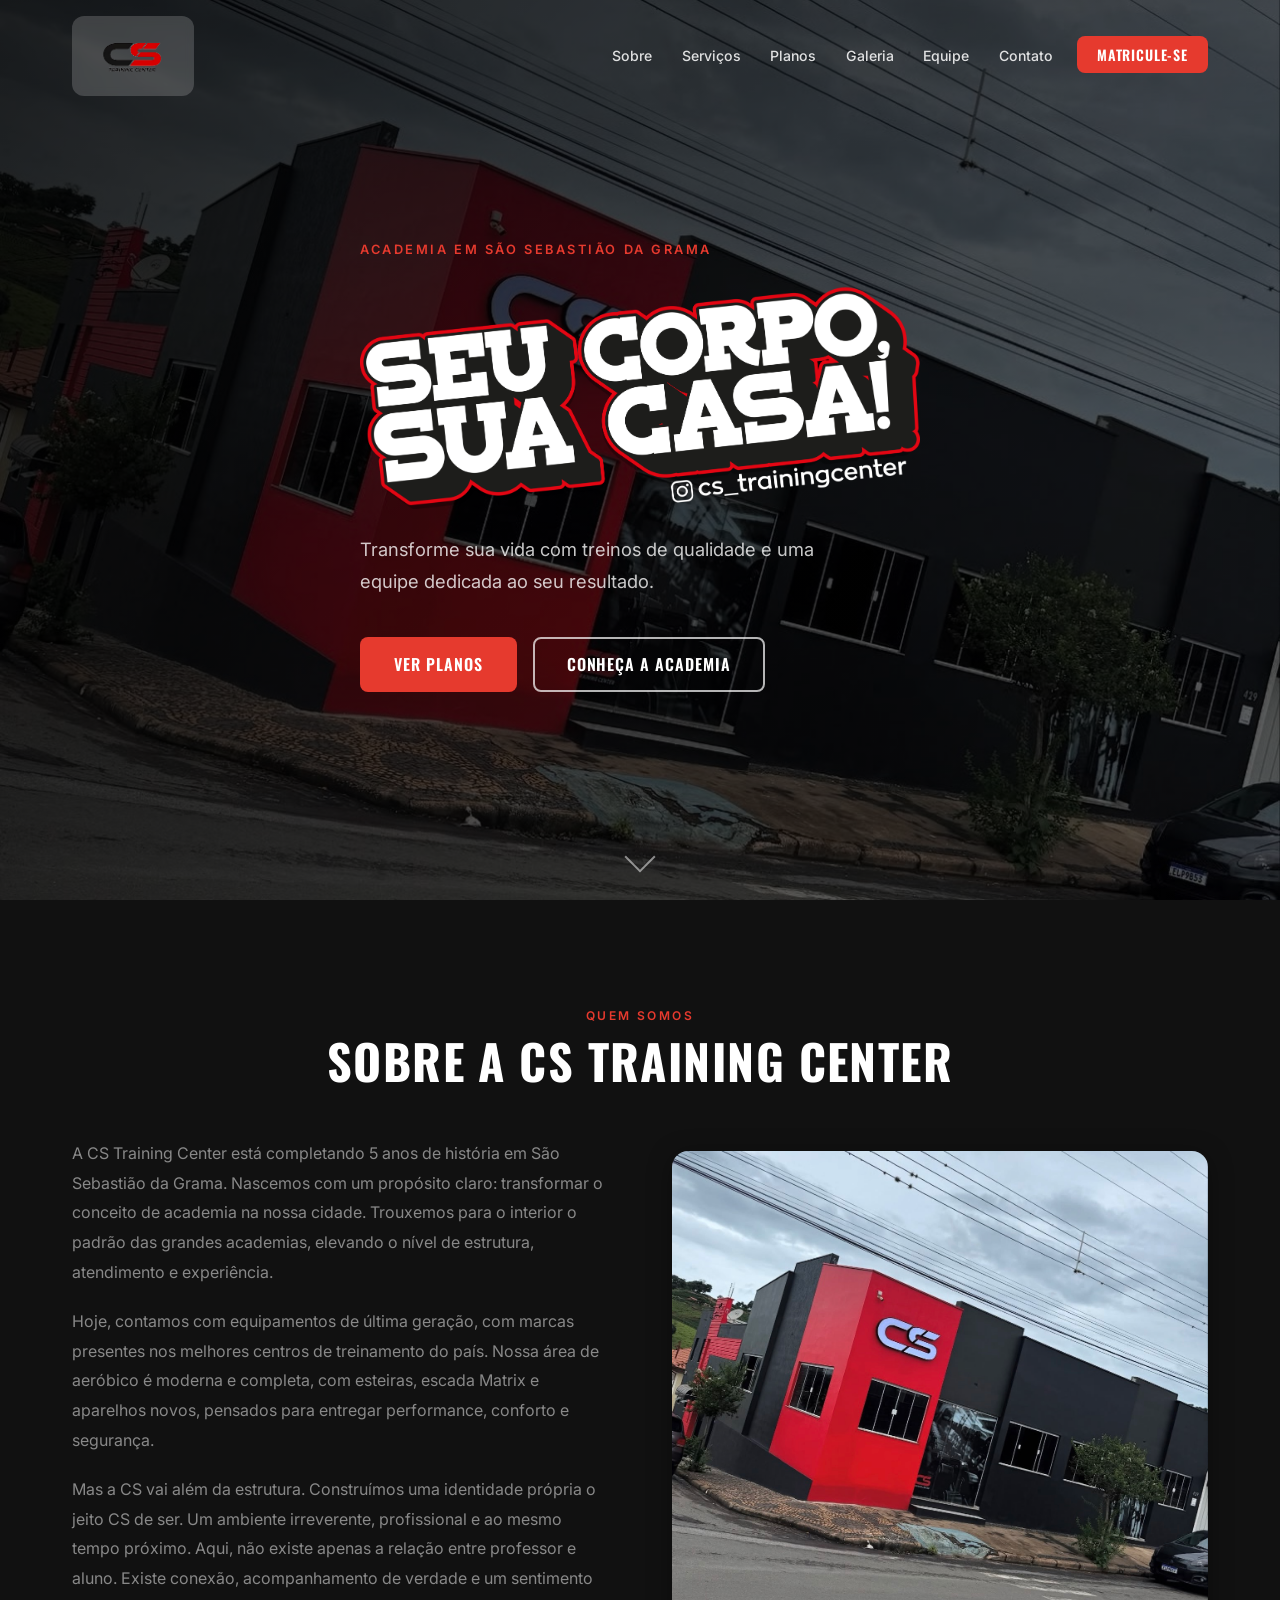
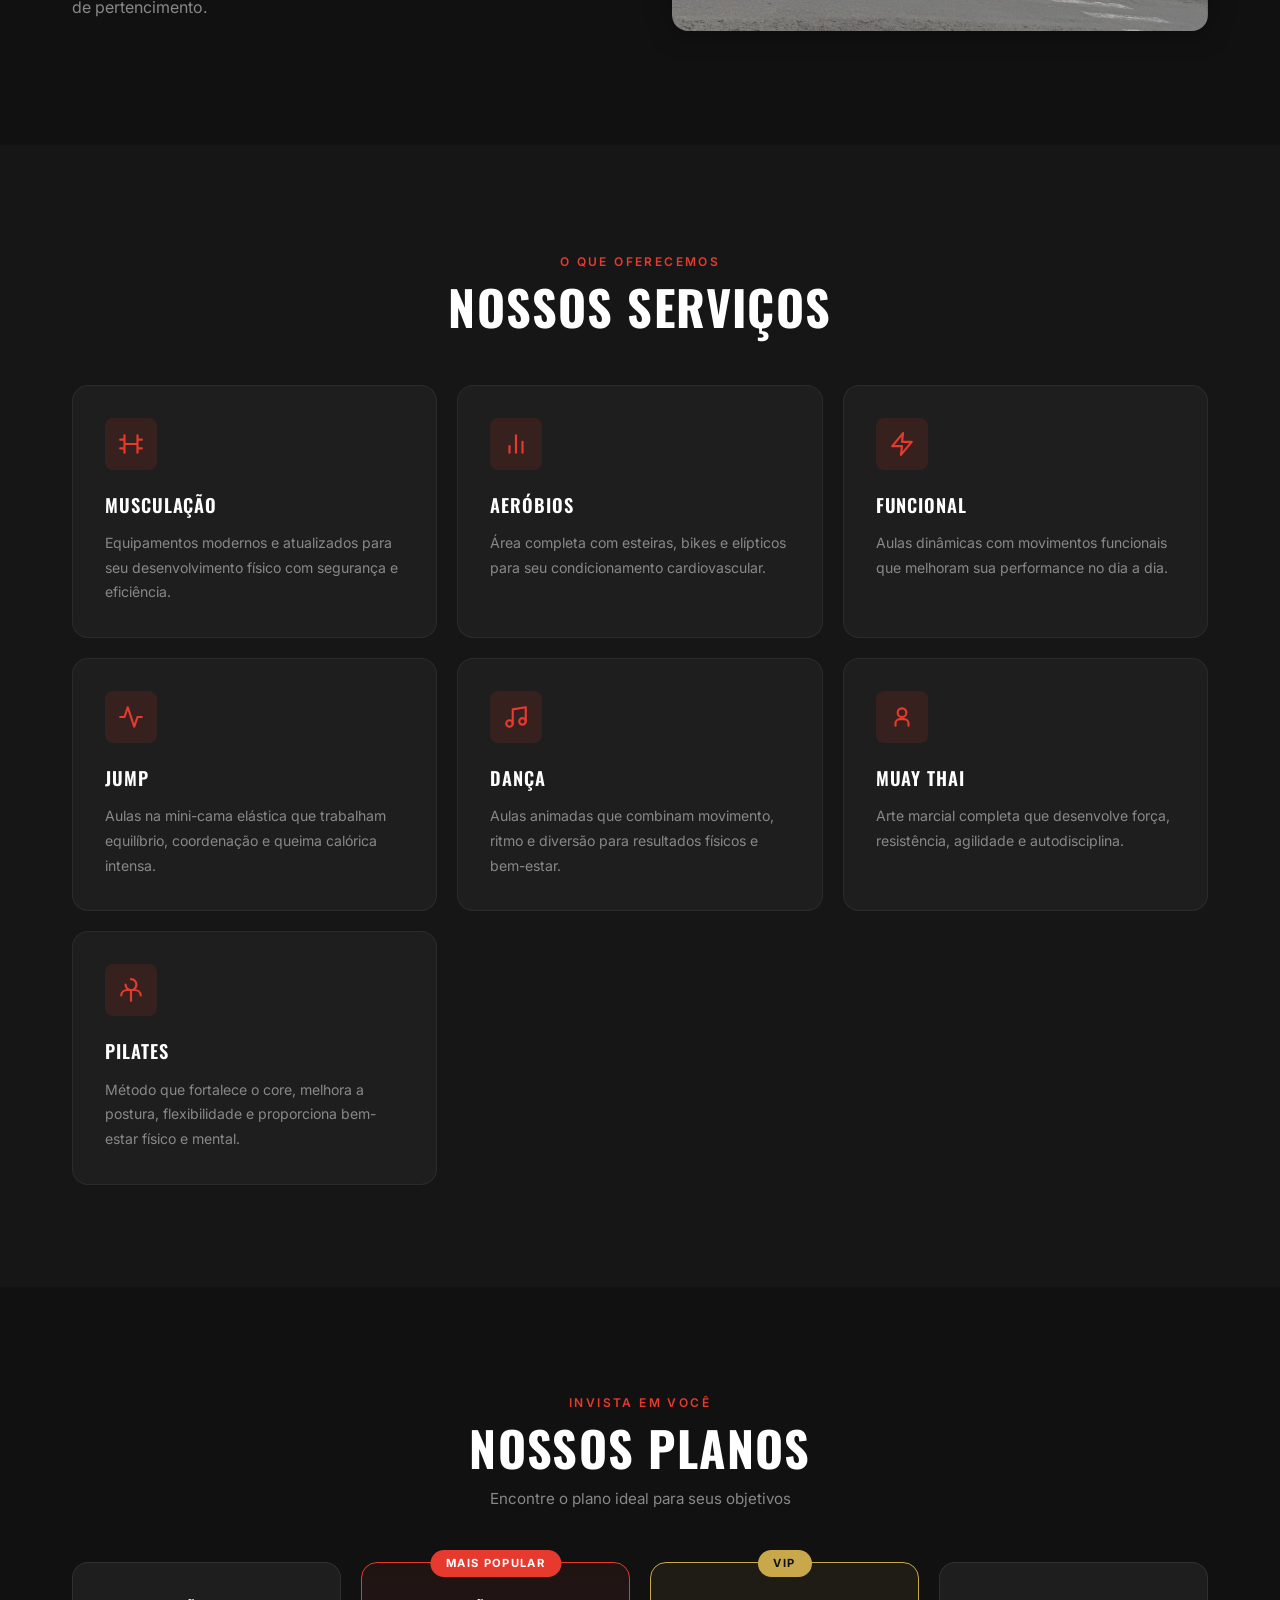
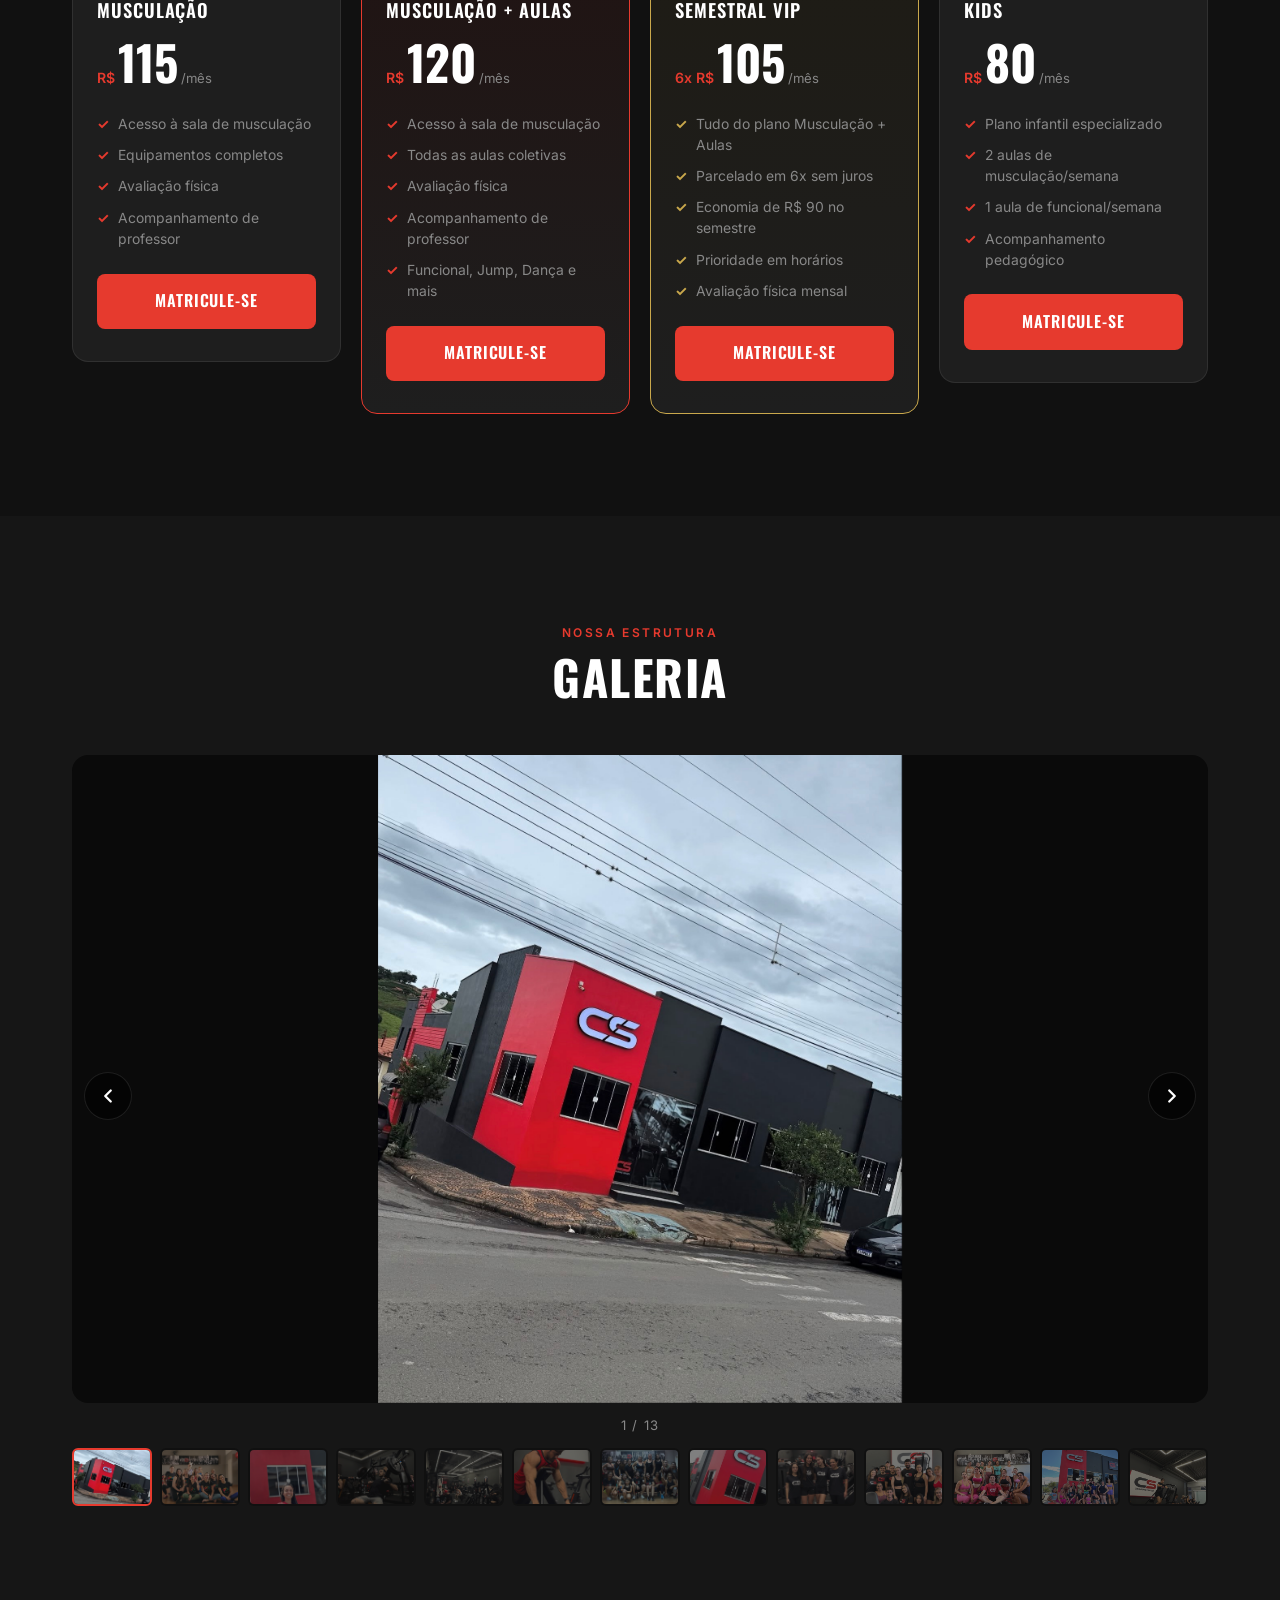
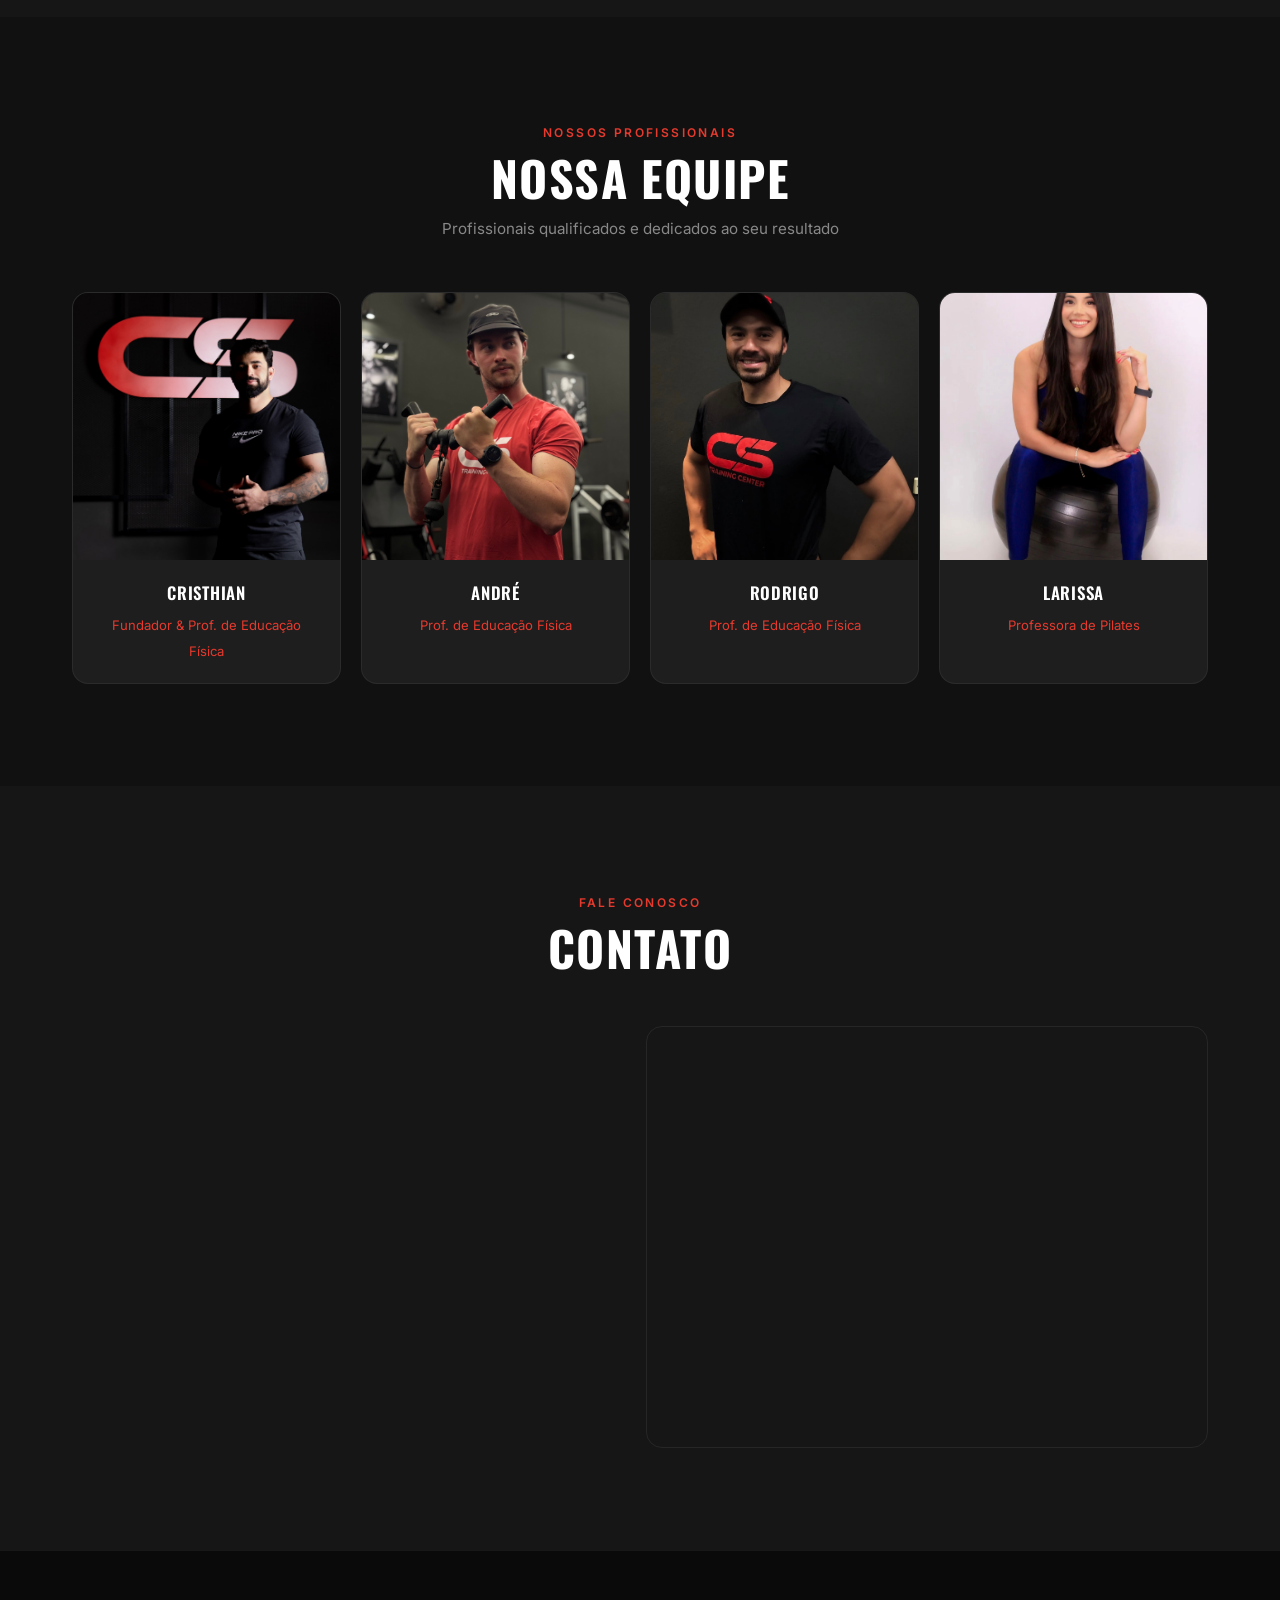
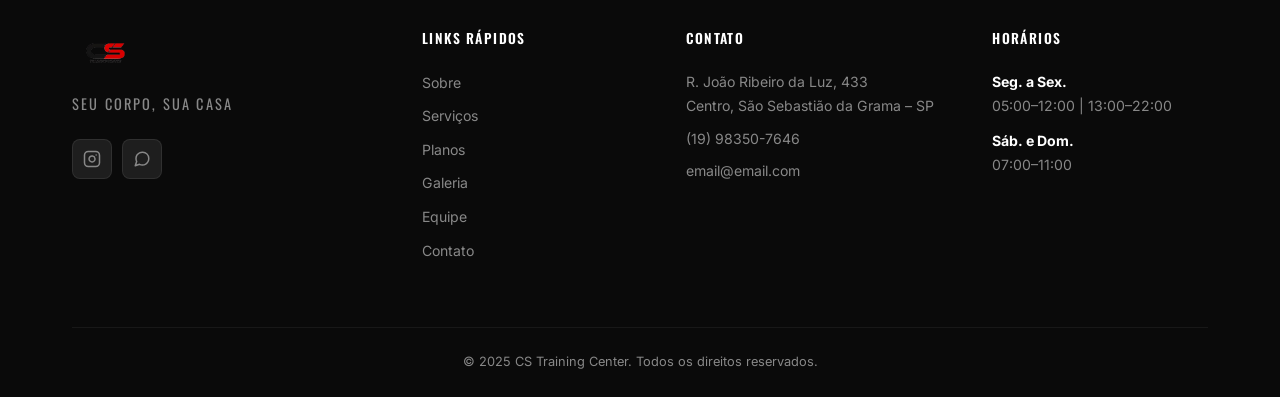
==== commit 143b80be: "feat: galeria em carrossel, equipe real, pilates e ajustes visuais - Substitui grid da galeria por c" ====
--- a/docs/index.html
+++ b/docs/index.html
@@ -142,23 +142,9 @@
 
                             Construímos uma identidade própria o jeito CS de ser. Um ambiente irreverente, profissional e ao mesmo tempo próximo. Aqui, não existe apenas a relação entre professor e aluno. Existe conexão, acompanhamento de verdade e um sentimento de pertencimento.
                         </p>
-                        <div class="sobre__stats" aria-label="Números da academia">
-                            <div class="stat">
-                                <span class="stat__number">500+</span>
-                                <span class="stat__label">Alunos</span>
-                            </div>
-                            <div class="stat">
-                                <span class="stat__number">4</span>
-                                <span class="stat__label">Professores</span>
-                            </div>
-                            <div class="stat">
-                                <span class="stat__number">6+</span>
-                                <span class="stat__label">Modalidades</span>
-                            </div>
-                        </div>
                     </div>
                     <div class="sobre__image">
-                        <img src="assets/images/galeria/galeria.png"
+                        <img src="assets/images/hero.PNG"
                              alt="Interior da CS Training Center - Área de musculação"
                              loading="lazy"
                              width="600" height="460">
@@ -222,6 +208,14 @@
                         </div>
                         <h3>Muay Thai</h3>
                         <p>Arte marcial completa que desenvolve força, resistência, agilidade e autodisciplina.</p>
+                    </article>
+
+                    <article class="servico-card">
+                        <div class="servico-card__icon" aria-hidden="true">
+                            <svg xmlns="http://www.w3.org/2000/svg" viewBox="0 0 24 24" fill="none" stroke="currentColor" stroke-width="2" stroke-linecap="round" stroke-linejoin="round"><path d="M12 2a5 5 0 0 1 5 5c0 2-1 3.5-2.5 4.5"/><path d="M7 7a5 5 0 0 0 5 5"/><path d="M3 17c0-3 2.5-5 6-5h6c3.5 0 6 2 6 5"/><line x1="12" y1="12" x2="12" y2="22"/></svg>
+                        </div>
+                        <h3>Pilates</h3>
+                        <p>Método que fortalece o core, melhora a postura, flexibilidade e proporciona bem-estar físico e mental.</p>
                     </article>
 
                 </div>
@@ -345,84 +339,19 @@
                     <span class="section-tag">Nossa Estrutura</span>
                     <h2 class="section-title" id="galeria-titulo">Galeria</h2>
                 </div>
-                <div class="galeria__grid">
-                    <figure class="galeria__item galeria__item--featured">
-                        <img src="assets/images/hero.jpg"
-                             alt="Sala principal da CS Training Center"
-                             loading="lazy">
-                    </figure>
-                    <figure class="galeria__item">
-                        <img src="assets/images/galeria/galeria.png"
-                             alt="Área de musculação da CS Training Center"
-                             loading="lazy">
-                    </figure>
-                    <figure class="galeria__item">
-                        <img src="assets/images/galeria/galeria1.png"
-                             alt="Equipamentos da CS Training Center"
-                             loading="lazy">
-                    </figure>
-                    <figure class="galeria__item">
-                        <img src="assets/images/galeria/galeria2.png"
-                             alt="Área de aulas coletivas da CS Training Center"
-                             loading="lazy">
-                    </figure>
-                    <figure class="galeria__item">
-                        <img src="assets/images/galeria/IMG_0147.JPG.jpeg"
-                             alt="CS Training Center" loading="lazy">
-                    </figure>
-                    <figure class="galeria__item">
-                        <img src="assets/images/galeria/IMG_0424.PNG"
-                             alt="CS Training Center" loading="lazy">
-                    </figure>
-                    <figure class="galeria__item">
-                        <img src="assets/images/galeria/IMG_0425.PNG"
-                             alt="CS Training Center" loading="lazy">
-                    </figure>
-                    <figure class="galeria__item">
-                        <img src="assets/images/galeria/IMG_0428.PNG"
-                             alt="CS Training Center" loading="lazy">
-                    </figure>
-                    <figure class="galeria__item">
-                        <img src="assets/images/galeria/IMG_1182.PNG"
-                             alt="CS Training Center" loading="lazy">
-                    </figure>
-                    <figure class="galeria__item">
-                        <img src="assets/images/galeria/IMG_1424.PNG"
-                             alt="CS Training Center" loading="lazy">
-                    </figure>
-                    <figure class="galeria__item">
-                        <img src="assets/images/galeria/IMG_1456.PNG"
-                             alt="CS Training Center" loading="lazy">
-                    </figure>
-                    <figure class="galeria__item">
-                        <img src="assets/images/galeria/IMG_1699.PNG"
-                             alt="CS Training Center" loading="lazy">
-                    </figure>
-                    <figure class="galeria__item">
-                        <img src="assets/images/galeria/IMG_1715.PNG"
-                             alt="CS Training Center" loading="lazy">
-                    </figure>
-                    <figure class="galeria__item">
-                        <img src="assets/images/galeria/IMG_0268.HEIC"
-                             alt="CS Training Center" loading="lazy">
-                    </figure>
-                    <figure class="galeria__item">
-                        <img src="assets/images/galeria/IMG_0366.HEIC"
-                             alt="CS Training Center" loading="lazy">
-                    </figure>
-                    <figure class="galeria__item">
-                        <img src="assets/images/galeria/IMG_0563.HEIC"
-                             alt="CS Training Center" loading="lazy">
-                    </figure>
-                    <figure class="galeria__item">
-                        <img src="assets/images/galeria/IMG_1599.HEIC"
-                             alt="CS Training Center" loading="lazy">
-                    </figure>
-                    <figure class="galeria__item">
-                        <img src="assets/images/galeria/IMG_2546.HEIC"
-                             alt="CS Training Center" loading="lazy">
-                    </figure>
-                </div>
+                <div class="galeria-carousel" role="region" aria-label="Carrossel de fotos">
+                    <div class="galeria-carousel__viewport" id="galeriaViewport">
+                        <div class="galeria-carousel__track" id="galeriaTrack"></div>
+                    </div>
+                    <button class="galeria-carousel__nav galeria-carousel__nav--prev" id="galeriaPrev" aria-label="Foto anterior">
+                        <svg xmlns="http://www.w3.org/2000/svg" viewBox="0 0 24 24" fill="none" stroke="currentColor" stroke-width="2.5" stroke-linecap="round" stroke-linejoin="round"><polyline points="15 18 9 12 15 6"/></svg>
+                    </button>
+                    <button class="galeria-carousel__nav galeria-carousel__nav--next" id="galeriaNext" aria-label="Próxima foto">
+                        <svg xmlns="http://www.w3.org/2000/svg" viewBox="0 0 24 24" fill="none" stroke="currentColor" stroke-width="2.5" stroke-linecap="round" stroke-linejoin="round"><polyline points="9 18 15 12 9 6"/></svg>
+                    </button>
+                    <div class="galeria-carousel__counter" id="galeriaCounter" aria-live="polite">1 / 13</div>
+                </div>
+                <div class="galeria-carousel__thumbs" id="galeriaThumbs" role="list" aria-label="Miniaturas da galeria"></div>
             </div>
         </section>
 
@@ -438,49 +367,49 @@
 
                     <article class="professor-card">
                         <div class="professor-card__photo">
-                            <img src="https://i.pravatar.cc/300?img=11"
-                                 alt="Professor de Musculação e Funcional"
+                            <img src="assets/images/equipe/cristhian.jpeg"
+                                 alt="Cristhian - Fundador e Professor de Educação Física"
                                  loading="lazy" width="300" height="300">
                         </div>
                         <div class="professor-card__info">
-                            <h3>Professor</h3>
-                            <span>Musculação &amp; Funcional</span>
+                            <h3>Cristhian</h3>
+                            <span>Fundador &amp; Prof. de Educação Física</span>
                         </div>
                     </article>
 
                     <article class="professor-card">
                         <div class="professor-card__photo">
-                            <img src="https://i.pravatar.cc/300?img=5"
-                                 alt="Professora de Dança e Jump"
+                            <img src="assets/images/equipe/andre.jpg"
+                                 alt="André - Professor de Educação Física"
                                  loading="lazy" width="300" height="300">
                         </div>
                         <div class="professor-card__info">
-                            <h3>Professora</h3>
-                            <span>Dança &amp; Jump</span>
+                            <h3>André</h3>
+                            <span>Prof. de Educação Física</span>
                         </div>
                     </article>
 
                     <article class="professor-card">
                         <div class="professor-card__photo">
-                            <img src="https://i.pravatar.cc/300?img=12"
-                                 alt="Professor de Muay Thai"
+                            <img src="assets/images/equipe/rodrigo.PNG"
+                                 alt="Rodrigo - Professor de Educação Física"
                                  loading="lazy" width="300" height="300">
                         </div>
                         <div class="professor-card__info">
-                            <h3>Professor</h3>
-                            <span>Muay Thai</span>
+                            <h3>Rodrigo</h3>
+                            <span>Prof. de Educação Física</span>
                         </div>
                     </article>
 
                     <article class="professor-card">
                         <div class="professor-card__photo">
-                            <img src="https://i.pravatar.cc/300?img=9"
-                                 alt="Professora de Aeróbios e Funcional"
+                            <img src="assets/images/equipe/larissa.PNG"
+                                 alt="Larissa - Professora de Pilates"
                                  loading="lazy" width="300" height="300">
                         </div>
                         <div class="professor-card__info">
-                            <h3>Professora</h3>
-                            <span>Aeróbios &amp; Funcional</span>
+                            <h3>Larissa</h3>
+                            <span>Professora de Pilates</span>
                         </div>
                     </article>
 
@@ -663,9 +592,120 @@
         }, { threshold: 0.1 });
 
         document.querySelectorAll(
-            '.servico-card, .plano-card, .professor-card, .galeria__item, .sobre__grid, .contato__item'
+            '.servico-card, .plano-card, .professor-card, .sobre__grid, .contato__item'
         ).forEach(el => revealObserver.observe(el));
     </script>
 
+    <script>
+    // Gallery Carousel
+    (function () {
+        var images = [
+            { src: 'assets/images/hero.PNG',                   alt: 'CS Training Center' },
+            { src: 'assets/images/galeria/IMG_0424.PNG',        alt: 'CS Training Center' },
+            { src: 'assets/images/galeria/IMG_1182.PNG',        alt: 'CS Training Center' },
+            { src: 'assets/images/galeria/IMG_1424.PNG',        alt: 'CS Training Center' },
+            { src: 'assets/images/galeria/IMG_1456.PNG',        alt: 'CS Training Center' },
+            { src: 'assets/images/galeria/IMG_1699.PNG',        alt: 'CS Training Center' },
+            { src: 'assets/images/galeria/IMG_1715.PNG',        alt: 'CS Training Center' },
+            { src: 'assets/images/galeria/IMG_2663.PNG',        alt: 'CS Training Center' },
+            { src: 'assets/images/galeria/IMG_2664.PNG',        alt: 'CS Training Center' },
+            { src: 'assets/images/galeria/IMG_0268.jpg',        alt: 'CS Training Center' },
+            { src: 'assets/images/galeria/IMG_0366.jpg',        alt: 'CS Training Center' },
+            { src: 'assets/images/galeria/IMG_1599.jpg',        alt: 'CS Training Center' },
+            { src: 'assets/images/galeria/IMG_2546.jpg',        alt: 'CS Training Center' },
+        ];
+
+        var track    = document.getElementById('galeriaTrack');
+        var thumbsEl = document.getElementById('galeriaThumbs');
+        var counter  = document.getElementById('galeriaCounter');
+        var prevBtn  = document.getElementById('galeriaPrev');
+        var nextBtn  = document.getElementById('galeriaNext');
+        var viewport = document.getElementById('galeriaViewport');
+
+        if (!track) return;
+
+        var current = 0;
+        var total   = images.length;
+        counter.textContent = '1 / ' + total;
+
+        // Build slides + thumbnails
+        images.forEach(function (img, i) {
+            // Slide
+            var slide = document.createElement('div');
+            slide.className = 'galeria-carousel__slide';
+            var image = document.createElement('img');
+            image.src     = img.src;
+            image.alt     = img.alt;
+            image.loading = i === 0 ? 'eager' : 'lazy';
+            slide.appendChild(image);
+            track.appendChild(slide);
+
+            // Thumbnail
+            var thumb = document.createElement('button');
+            thumb.className = 'galeria-carousel__thumb' + (i === 0 ? ' active' : '');
+            thumb.setAttribute('aria-label', 'Ver foto ' + (i + 1));
+            thumb.setAttribute('role', 'listitem');
+            var tImg = document.createElement('img');
+            tImg.src     = img.src;
+            tImg.alt     = '';
+            tImg.loading = 'lazy';
+            thumb.appendChild(tImg);
+            thumb.addEventListener('click', function () { goTo(i); });
+            thumbsEl.appendChild(thumb);
+        });
+
+        function update() {
+            track.style.transform = 'translateX(-' + (current * 100) + '%)';
+            counter.textContent   = (current + 1) + ' / ' + total;
+            Array.from(thumbsEl.children).forEach(function (t, i) {
+                t.classList.toggle('active', i === current);
+            });
+            var activeThumb = thumbsEl.children[current];
+            if (activeThumb) {
+                activeThumb.scrollIntoView({ behavior: 'smooth', block: 'nearest', inline: 'center' });
+            }
+        }
+
+        function goTo(index) {
+            current = (index + total) % total;
+            update();
+        }
+
+        prevBtn.addEventListener('click', function () { goTo(current - 1); });
+        nextBtn.addEventListener('click', function () { goTo(current + 1); });
+
+        // Keyboard navigation
+        document.addEventListener('keydown', function (e) {
+            if (e.key === 'ArrowLeft')  goTo(current - 1);
+            if (e.key === 'ArrowRight') goTo(current + 1);
+        });
+
+        // Touch / swipe
+        var touchStartX = 0;
+        viewport.addEventListener('touchstart', function (e) {
+            touchStartX = e.touches[0].clientX;
+        }, { passive: true });
+        viewport.addEventListener('touchend', function (e) {
+            var dx = e.changedTouches[0].clientX - touchStartX;
+            if (Math.abs(dx) > 40) goTo(current + (dx < 0 ? 1 : -1));
+        });
+
+        // Mouse drag (desktop)
+        var dragStartX = 0;
+        var isDragging = false;
+        viewport.addEventListener('mousedown', function (e) {
+            dragStartX = e.clientX;
+            isDragging = true;
+        });
+        viewport.addEventListener('mouseup', function (e) {
+            if (!isDragging) return;
+            isDragging = false;
+            var dx = e.clientX - dragStartX;
+            if (Math.abs(dx) > 40) goTo(current + (dx < 0 ? 1 : -1));
+        });
+        viewport.addEventListener('mouseleave', function () { isDragging = false; });
+    })();
+    </script>
+
 </body>
 </html>
--- a/docs/assets/css/style.css
+++ b/docs/assets/css/style.css
@@ -201,6 +201,19 @@
     align-items: center;
     justify-content: space-between;
     gap: 1rem;
+}
+
+.nav__logo {
+    background: rgba(255, 255, 255, 0.18);
+    border-radius: 12px;
+    padding: 4px 10px;
+    backdrop-filter: blur(4px);
+    -webkit-backdrop-filter: blur(4px);
+    transition: background var(--transition);
+}
+
+.header--scrolled .nav__logo {
+    background: rgba(255, 255, 255, 0.12);
 }
 
 .nav__logo img {
@@ -272,7 +285,7 @@
     min-height: 100svh;
     display: flex;
     align-items: center;
-    background: url('../images/hero.jpg') center / cover no-repeat;
+    background: url('../images/hero.PNG') center / cover no-repeat;
 }
 
 .hero__overlay {
@@ -576,37 +589,120 @@
 .plano-card .btn { width: 100%; }
 
 /* =============================================
-   GALERIA
+   GALERIA — CARROSSEL
    ============================================= */
 .galeria {
     padding-block: clamp(4rem, 8vw, 7rem);
     background: var(--color-dark-2);
 }
 
-.galeria__grid {
-    display: grid;
-    grid-template-columns: repeat(auto-fill, minmax(280px, 1fr));
-    gap: 1rem;
-}
-
-.galeria__item {
+.galeria-carousel {
+    position: relative;
+}
+
+.galeria-carousel__viewport {
     overflow: hidden;
     border-radius: var(--radius-lg);
-    aspect-ratio: 4 / 3;
-}
-
-.galeria__item--featured {
-    grid-column: span 2;
-    aspect-ratio: 16 / 7;
-}
-
-.galeria__item img {
+    background: #0a0a0a;
+    height: clamp(340px, 72vh, 740px);
+    cursor: grab;
+}
+.galeria-carousel__viewport:active { cursor: grabbing; }
+
+.galeria-carousel__track {
+    display: flex;
+    height: 100%;
+    will-change: transform;
+    transition: transform .45s cubic-bezier(.4, 0, .2, 1);
+}
+
+.galeria-carousel__slide {
+    flex: 0 0 100%;
+    height: 100%;
+    display: flex;
+    align-items: center;
+    justify-content: center;
+}
+
+.galeria-carousel__slide img {
+    max-width: 100%;
+    max-height: 100%;
+    object-fit: contain;
+    user-select: none;
+    pointer-events: none;
+    display: block;
+}
+
+.galeria-carousel__nav {
+    position: absolute;
+    top: 50%;
+    transform: translateY(-50%);
+    width: 48px;
+    height: 48px;
+    border-radius: 50%;
+    background: rgba(0, 0, 0, .55);
+    backdrop-filter: blur(4px);
+    border: 1px solid rgba(255,255,255,.1);
+    color: #fff;
+    cursor: pointer;
+    display: flex;
+    align-items: center;
+    justify-content: center;
+    transition: background .2s, transform .2s;
+    z-index: 2;
+}
+.galeria-carousel__nav:hover {
+    background: rgba(0, 0, 0, .85);
+    transform: translateY(-50%) scale(1.08);
+}
+.galeria-carousel__nav--prev { left: .75rem; }
+.galeria-carousel__nav--next { right: .75rem; }
+.galeria-carousel__nav svg { width: 22px; height: 22px; }
+
+.galeria-carousel__counter {
+    text-align: center;
+    margin-block: .75rem .5rem;
+    font-size: .82rem;
+    color: var(--color-text-muted);
+    letter-spacing: .08em;
+}
+
+.galeria-carousel__thumbs {
+    display: flex;
+    gap: .5rem;
+    overflow-x: auto;
+    padding-block: .25rem .5rem;
+    scrollbar-width: thin;
+    scrollbar-color: var(--color-primary) transparent;
+}
+.galeria-carousel__thumbs::-webkit-scrollbar { height: 3px; }
+.galeria-carousel__thumbs::-webkit-scrollbar-track { background: transparent; }
+.galeria-carousel__thumbs::-webkit-scrollbar-thumb { background: var(--color-primary); border-radius: 2px; }
+
+.galeria-carousel__thumb {
+    flex: 0 0 80px;
+    height: 58px;
+    border-radius: 6px;
+    overflow: hidden;
+    cursor: pointer;
+    border: 2px solid transparent;
+    background: #0a0a0a;
+    padding: 0;
+    opacity: .45;
+    transition: border-color .2s, opacity .2s, transform .2s;
+}
+.galeria-carousel__thumb.active {
+    border-color: var(--color-primary);
+    opacity: 1;
+}
+.galeria-carousel__thumb:hover { opacity: .8; transform: scale(1.05); }
+.galeria-carousel__thumb img {
     width: 100%;
     height: 100%;
     object-fit: cover;
-    transition: transform .45s ease;
-}
-.galeria__item:hover img { transform: scale(1.04); }
+    pointer-events: none;
+    display: block;
+}
 
 /* =============================================
    EQUIPE
@@ -893,8 +989,10 @@
     .planos__grid   { grid-template-columns: 1fr; }
     .footer__grid   { grid-template-columns: 1fr; }
 
-    .galeria__grid { grid-template-columns: 1fr; }
-    .galeria__item--featured { grid-column: span 1; aspect-ratio: 4 / 3; }
+    .galeria-carousel__viewport { height: clamp(260px, 55vw, 420px); }
+    .galeria-carousel__nav { width: 36px; height: 36px; }
+    .galeria-carousel__nav svg { width: 18px; height: 18px; }
+    .galeria-carousel__thumb { flex: 0 0 64px; height: 46px; }
 
     .sobre__stats { gap: 1.5rem; }
 
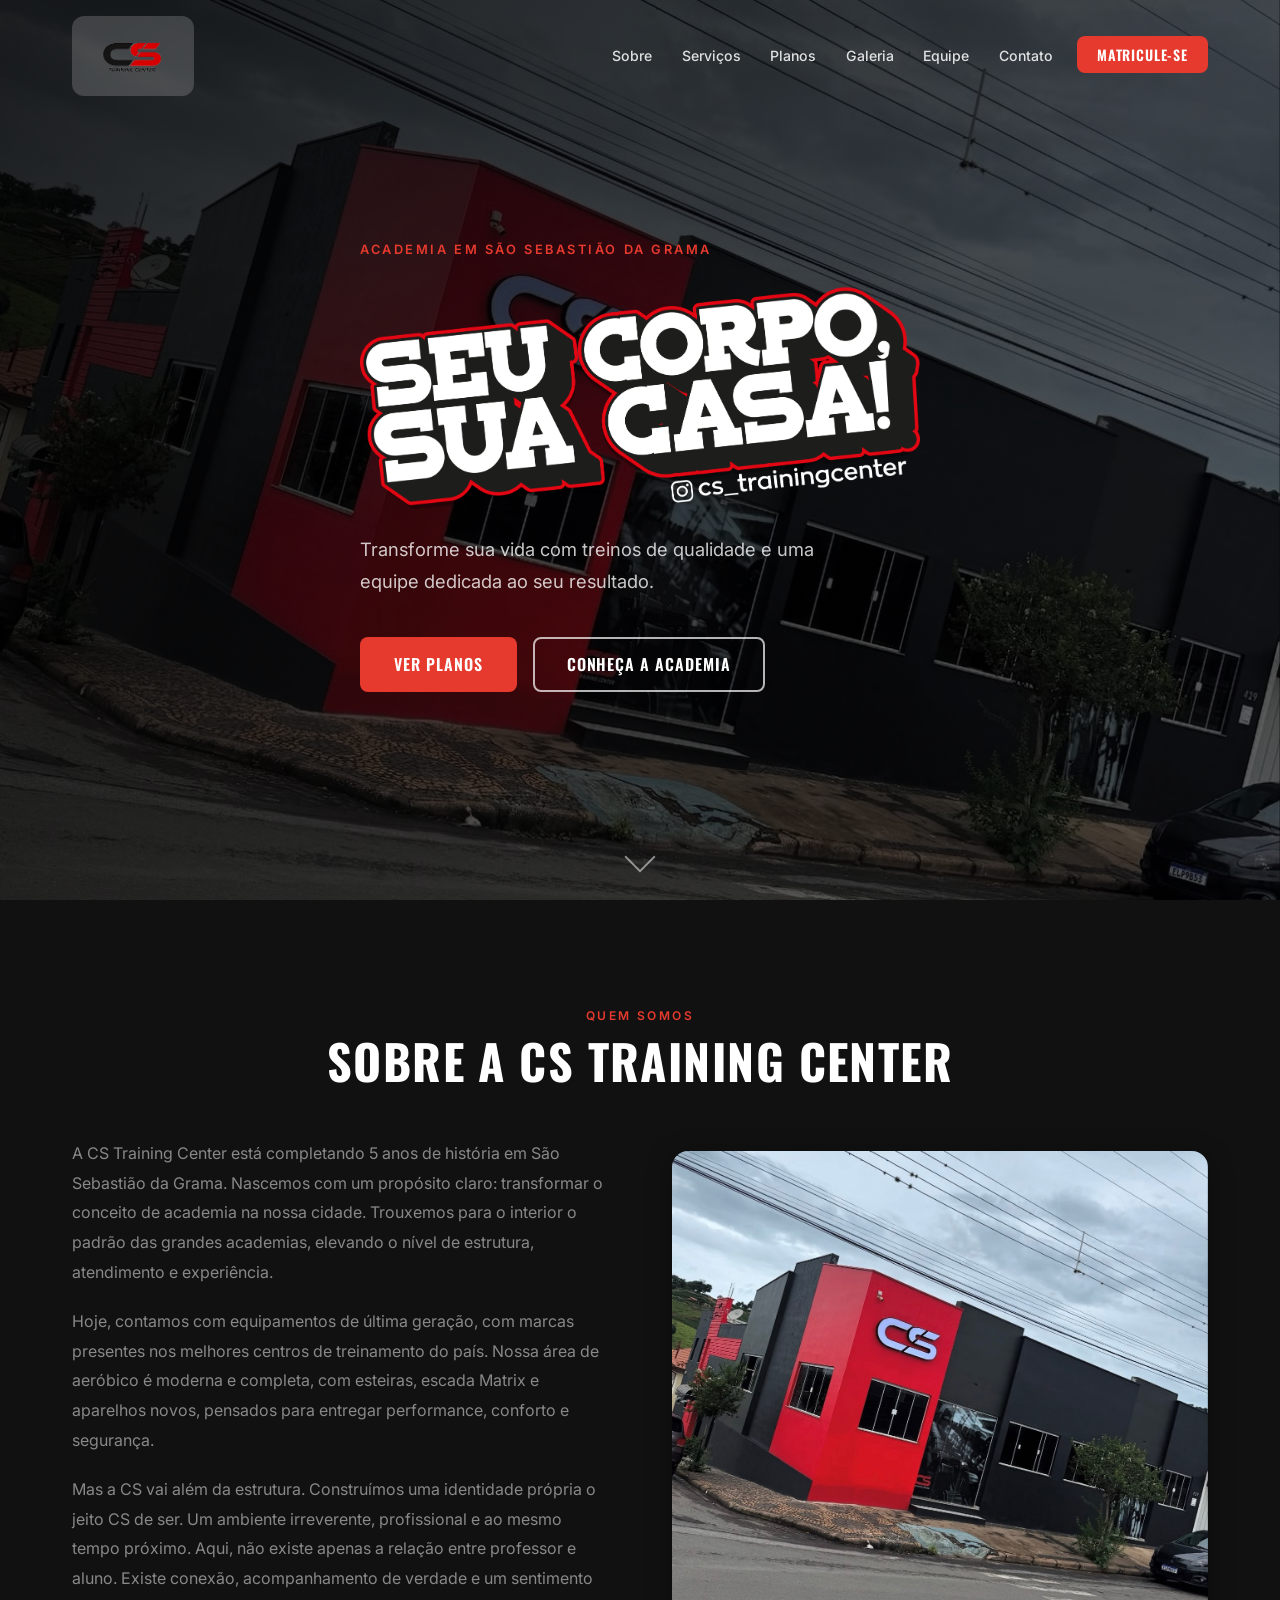
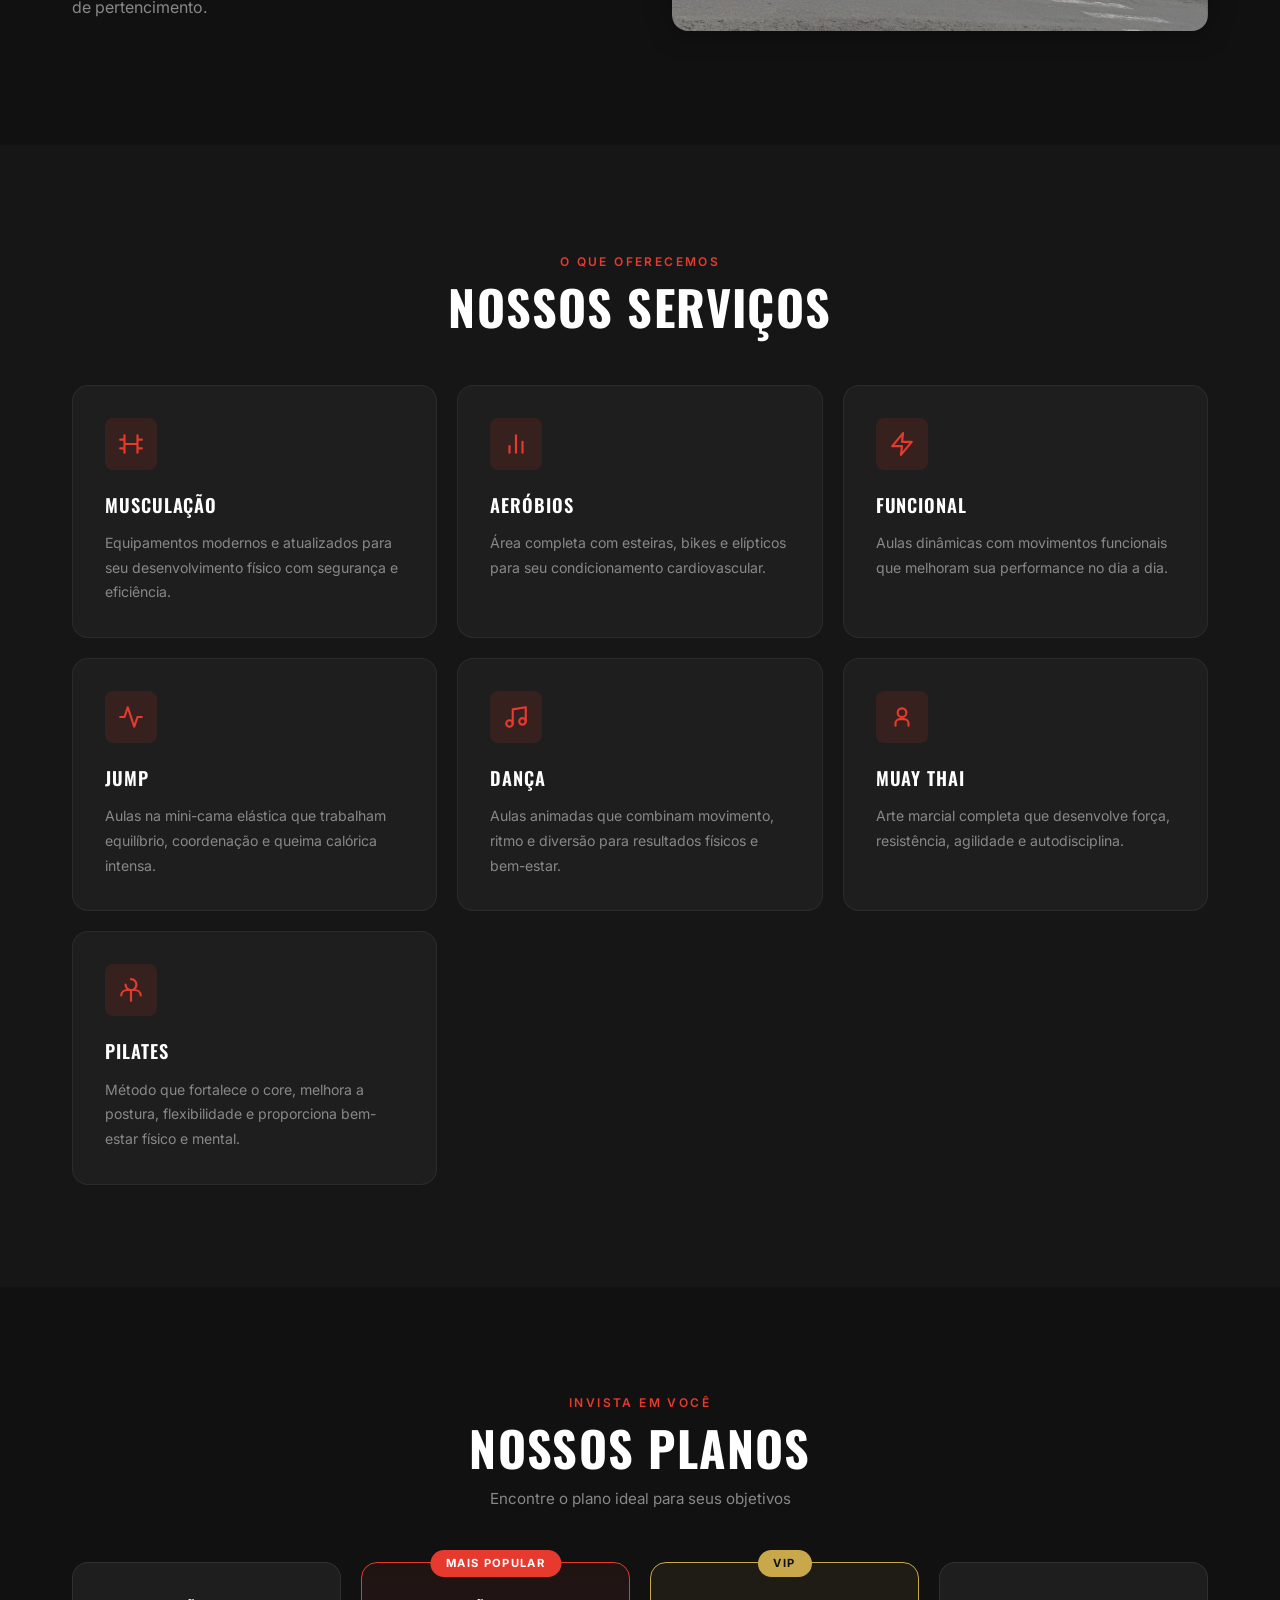
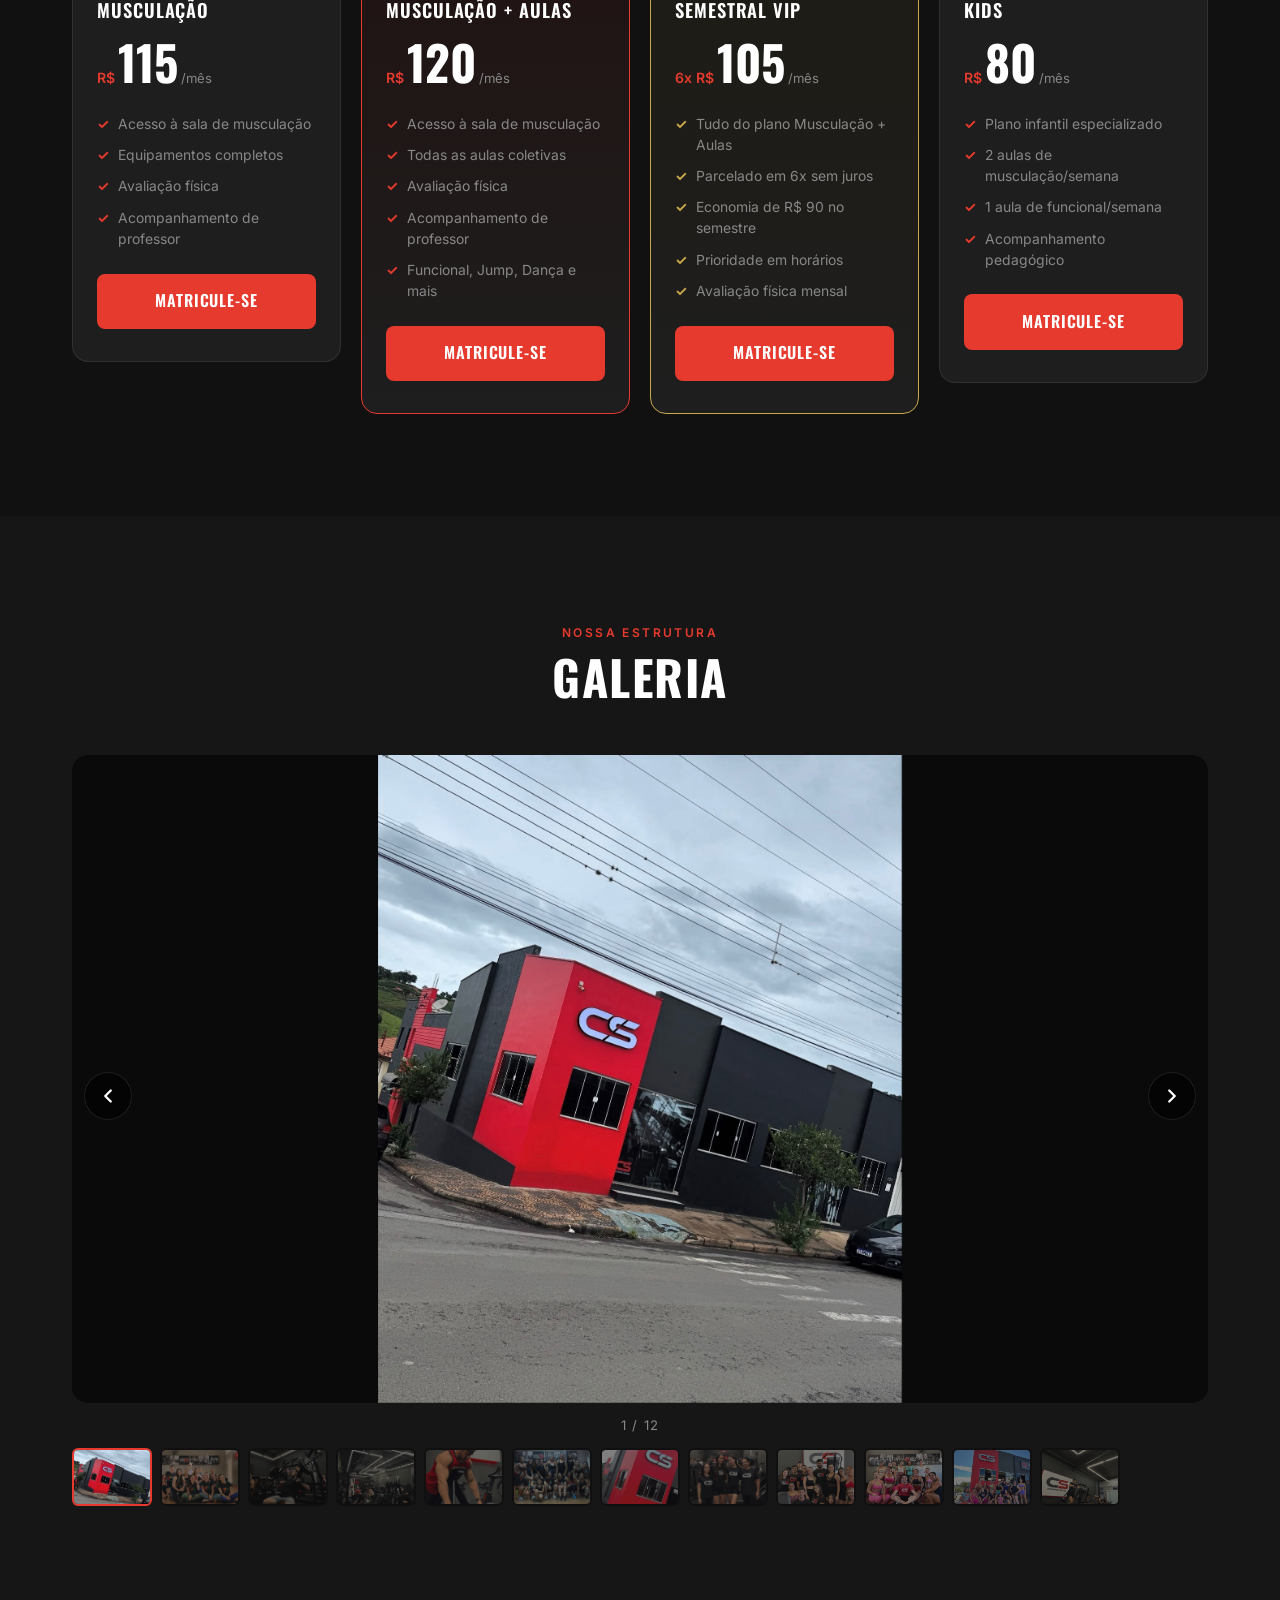
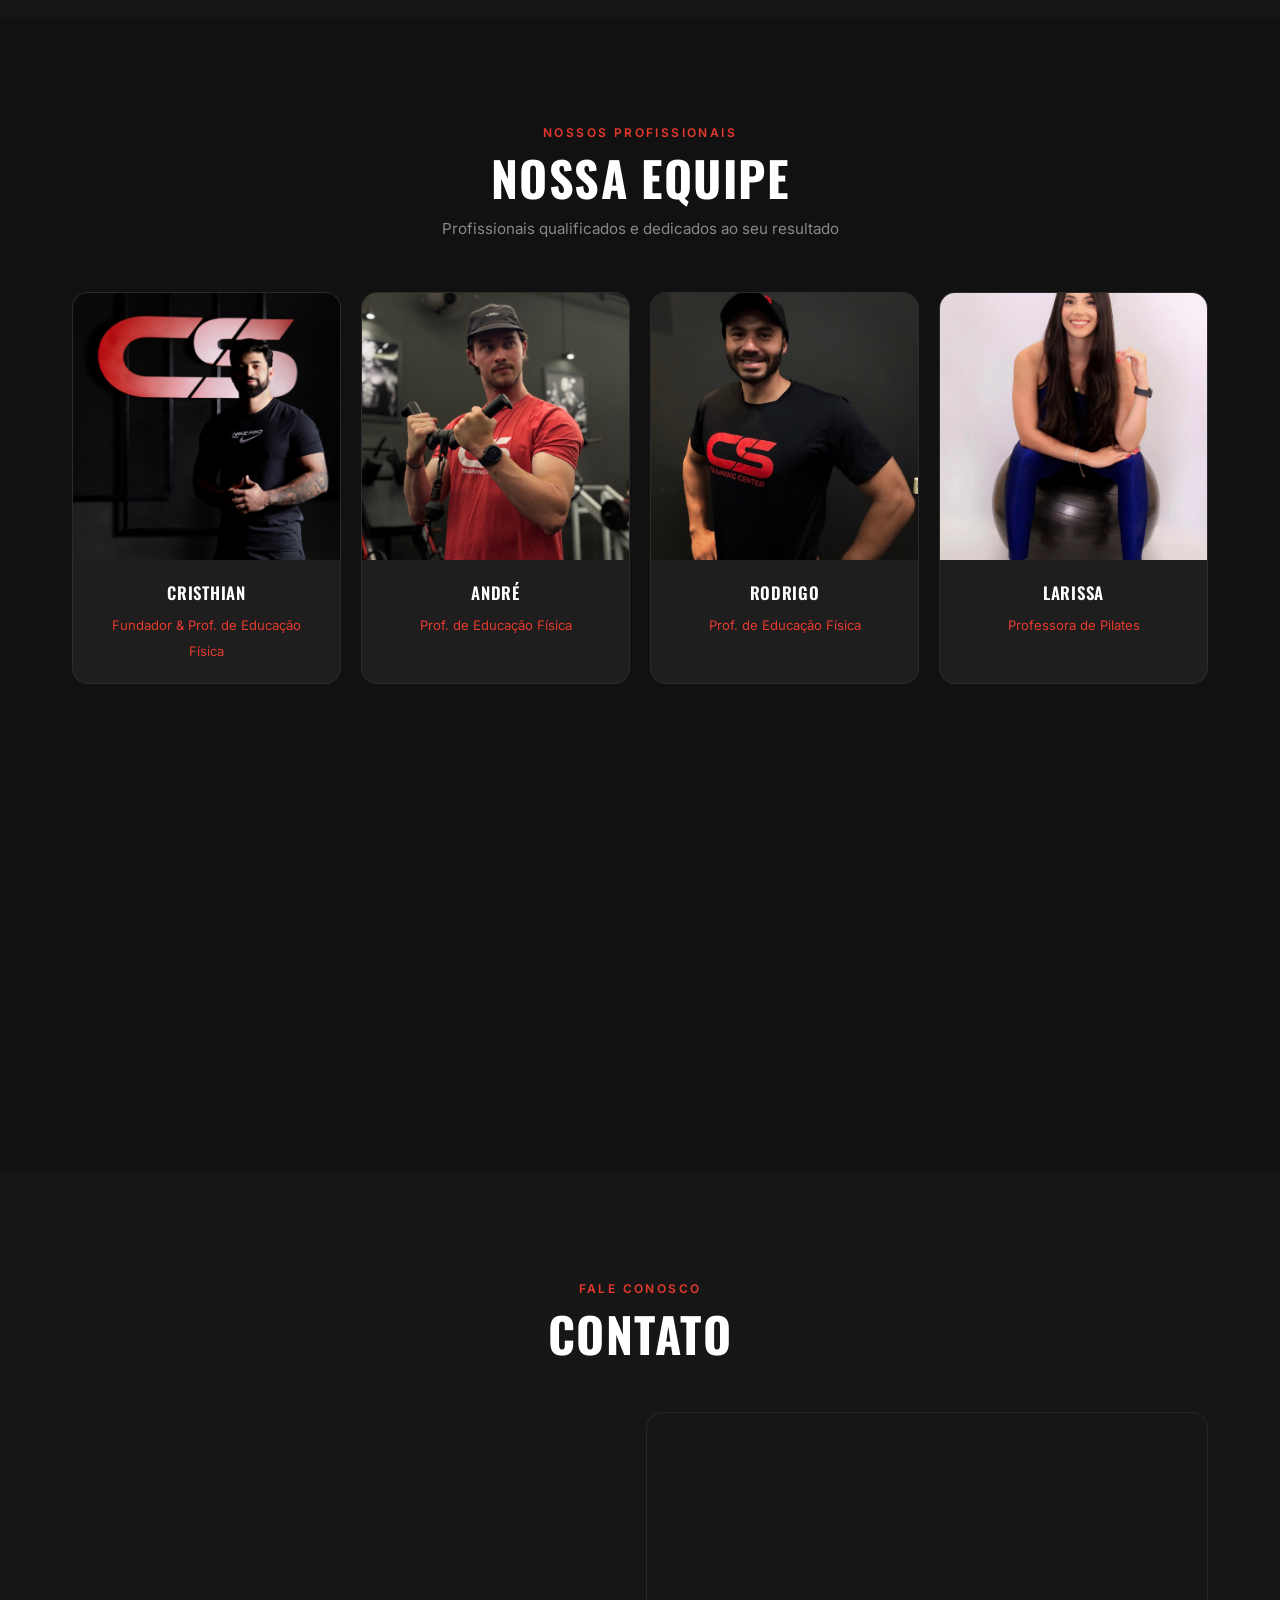
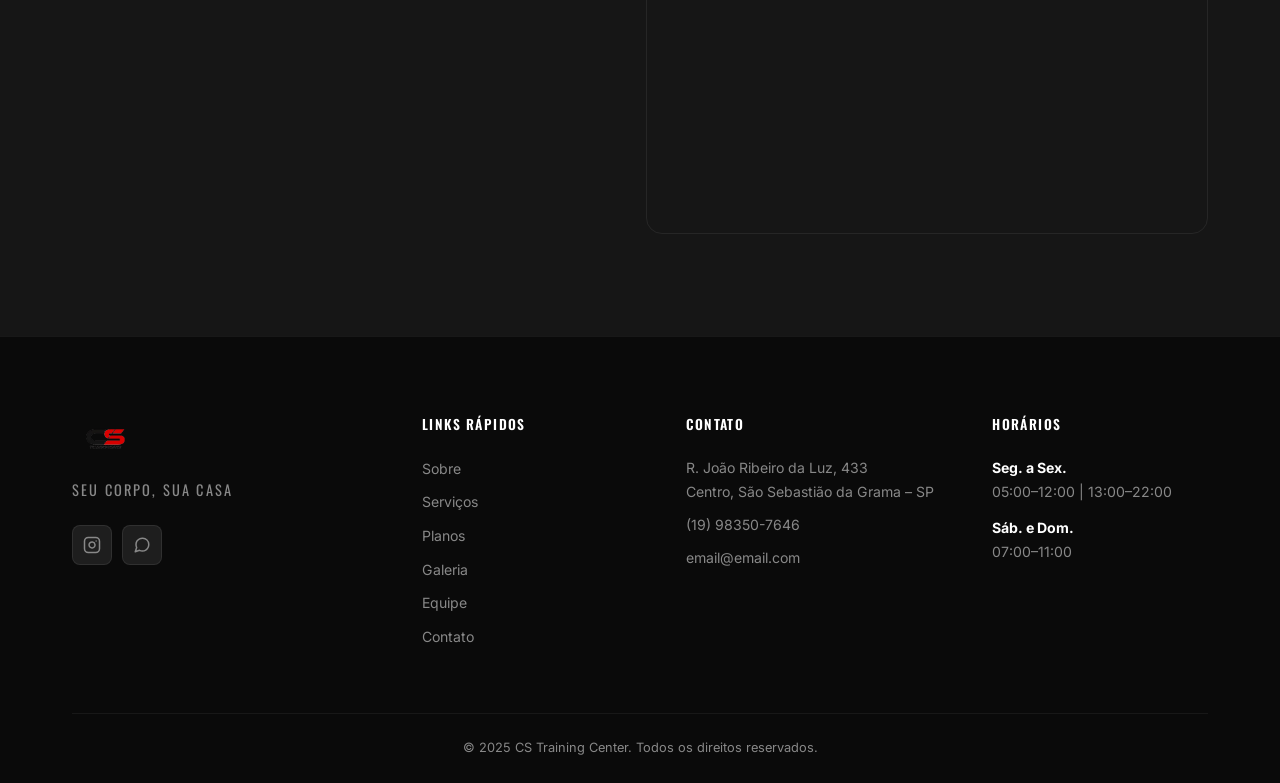
==== commit f239dbcd: "feat: adiciona Karina à equipe e remove IMG_1182 da galeria Co-Authored-By: Claude Sonnet 4.6 <norep" ====
--- a/docs/index.html
+++ b/docs/index.html
@@ -413,6 +413,18 @@
                         </div>
                     </article>
 
+                    <article class="professor-card">
+                        <div class="professor-card__photo">
+                            <img src="assets/images/equipe/karina.PNG"
+                                 alt="Karina - Professora de Educação Física"
+                                 loading="lazy" width="300" height="300">
+                        </div>
+                        <div class="professor-card__info">
+                            <h3>Karina</h3>
+                            <span>Prof. de Educação Física</span>
+                        </div>
+                    </article>
+
                 </div>
             </div>
         </section>
@@ -602,7 +614,6 @@
         var images = [
             { src: 'assets/images/hero.PNG',                   alt: 'CS Training Center' },
             { src: 'assets/images/galeria/IMG_0424.PNG',        alt: 'CS Training Center' },
-            { src: 'assets/images/galeria/IMG_1182.PNG',        alt: 'CS Training Center' },
             { src: 'assets/images/galeria/IMG_1424.PNG',        alt: 'CS Training Center' },
             { src: 'assets/images/galeria/IMG_1456.PNG',        alt: 'CS Training Center' },
             { src: 'assets/images/galeria/IMG_1699.PNG',        alt: 'CS Training Center' },
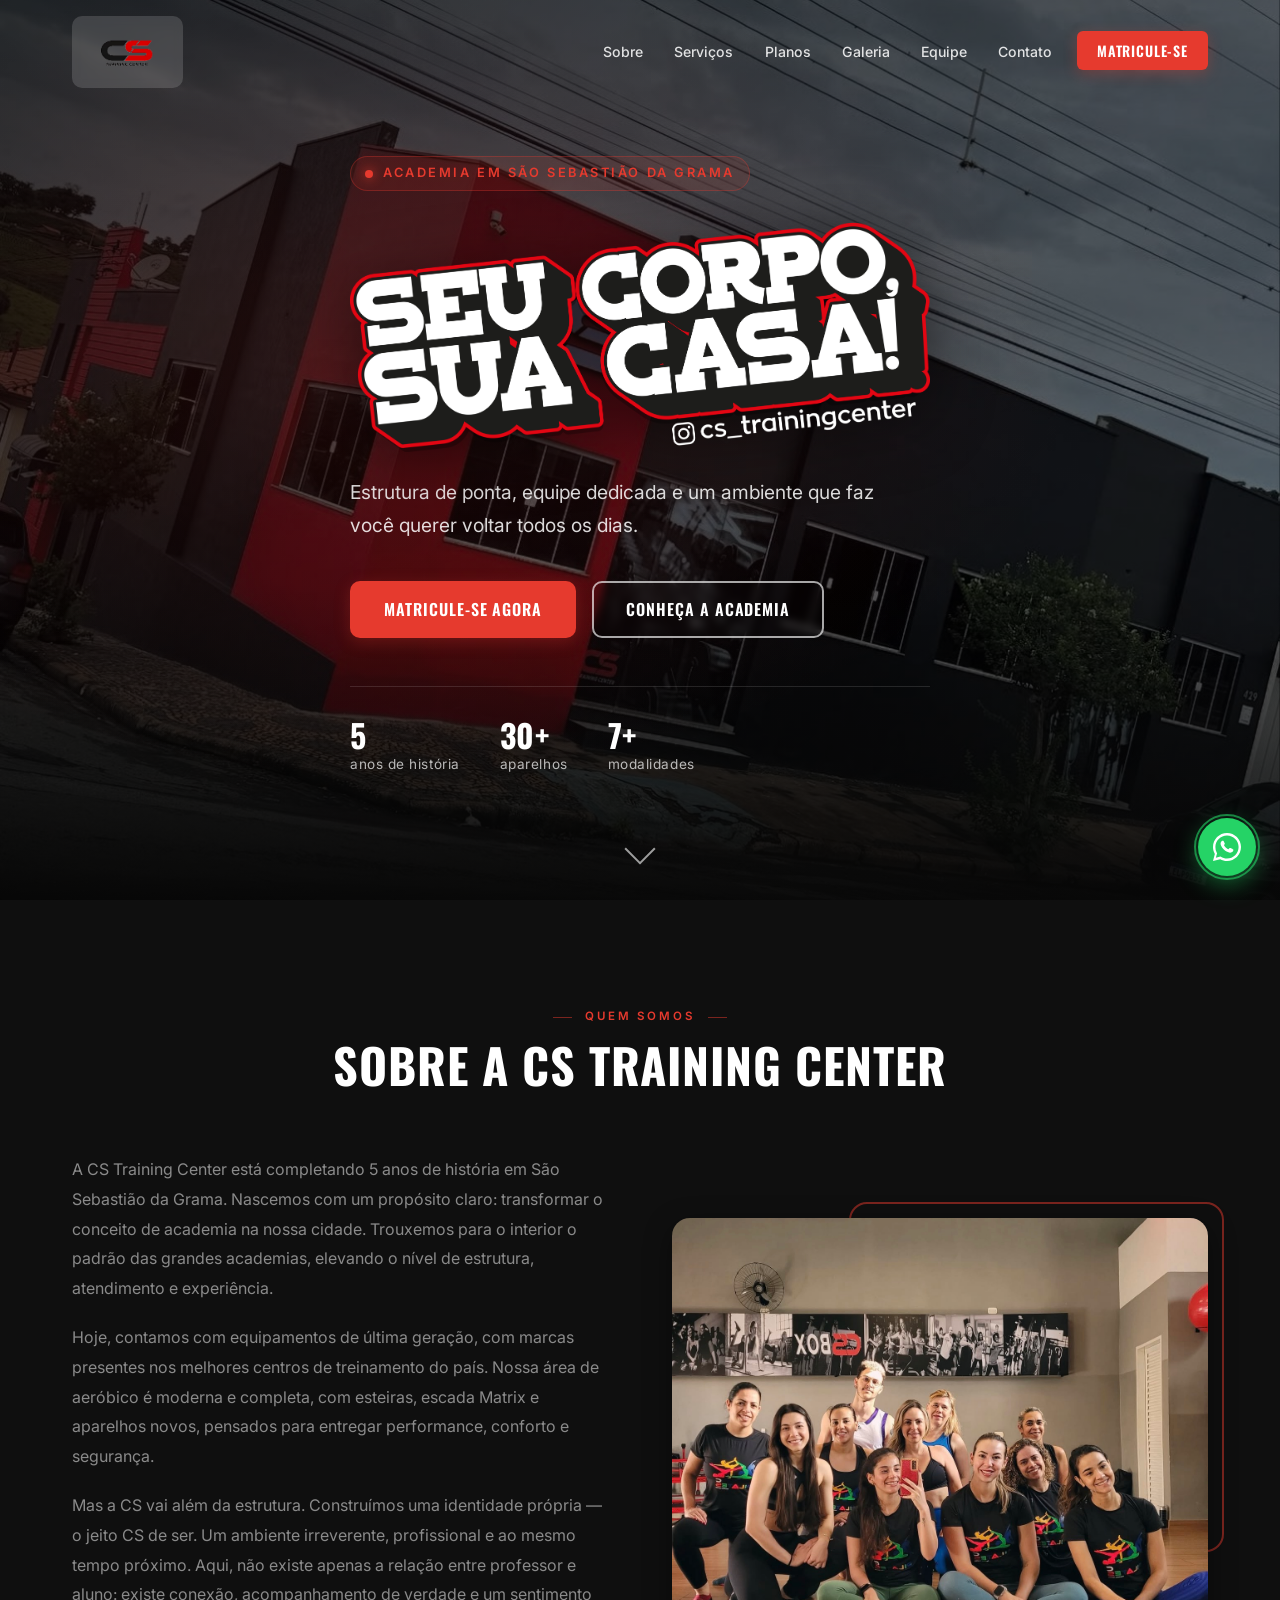
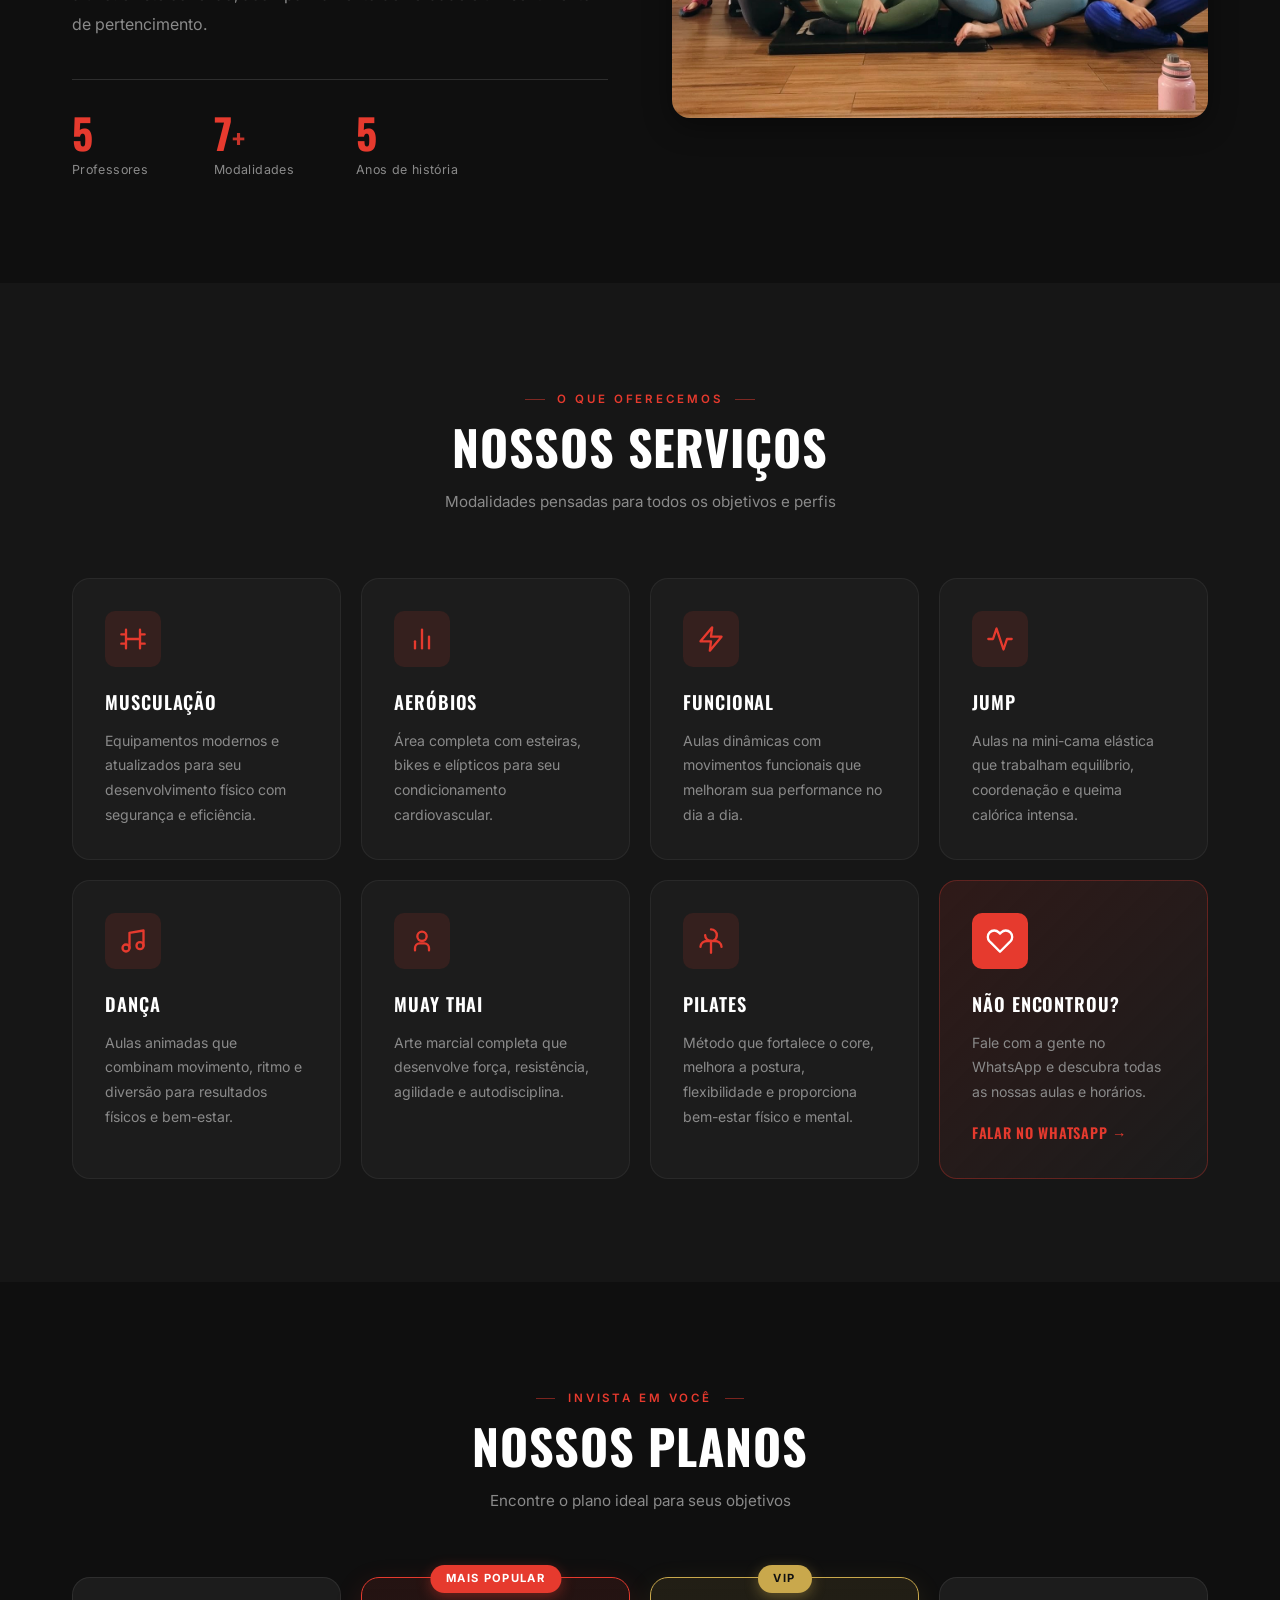
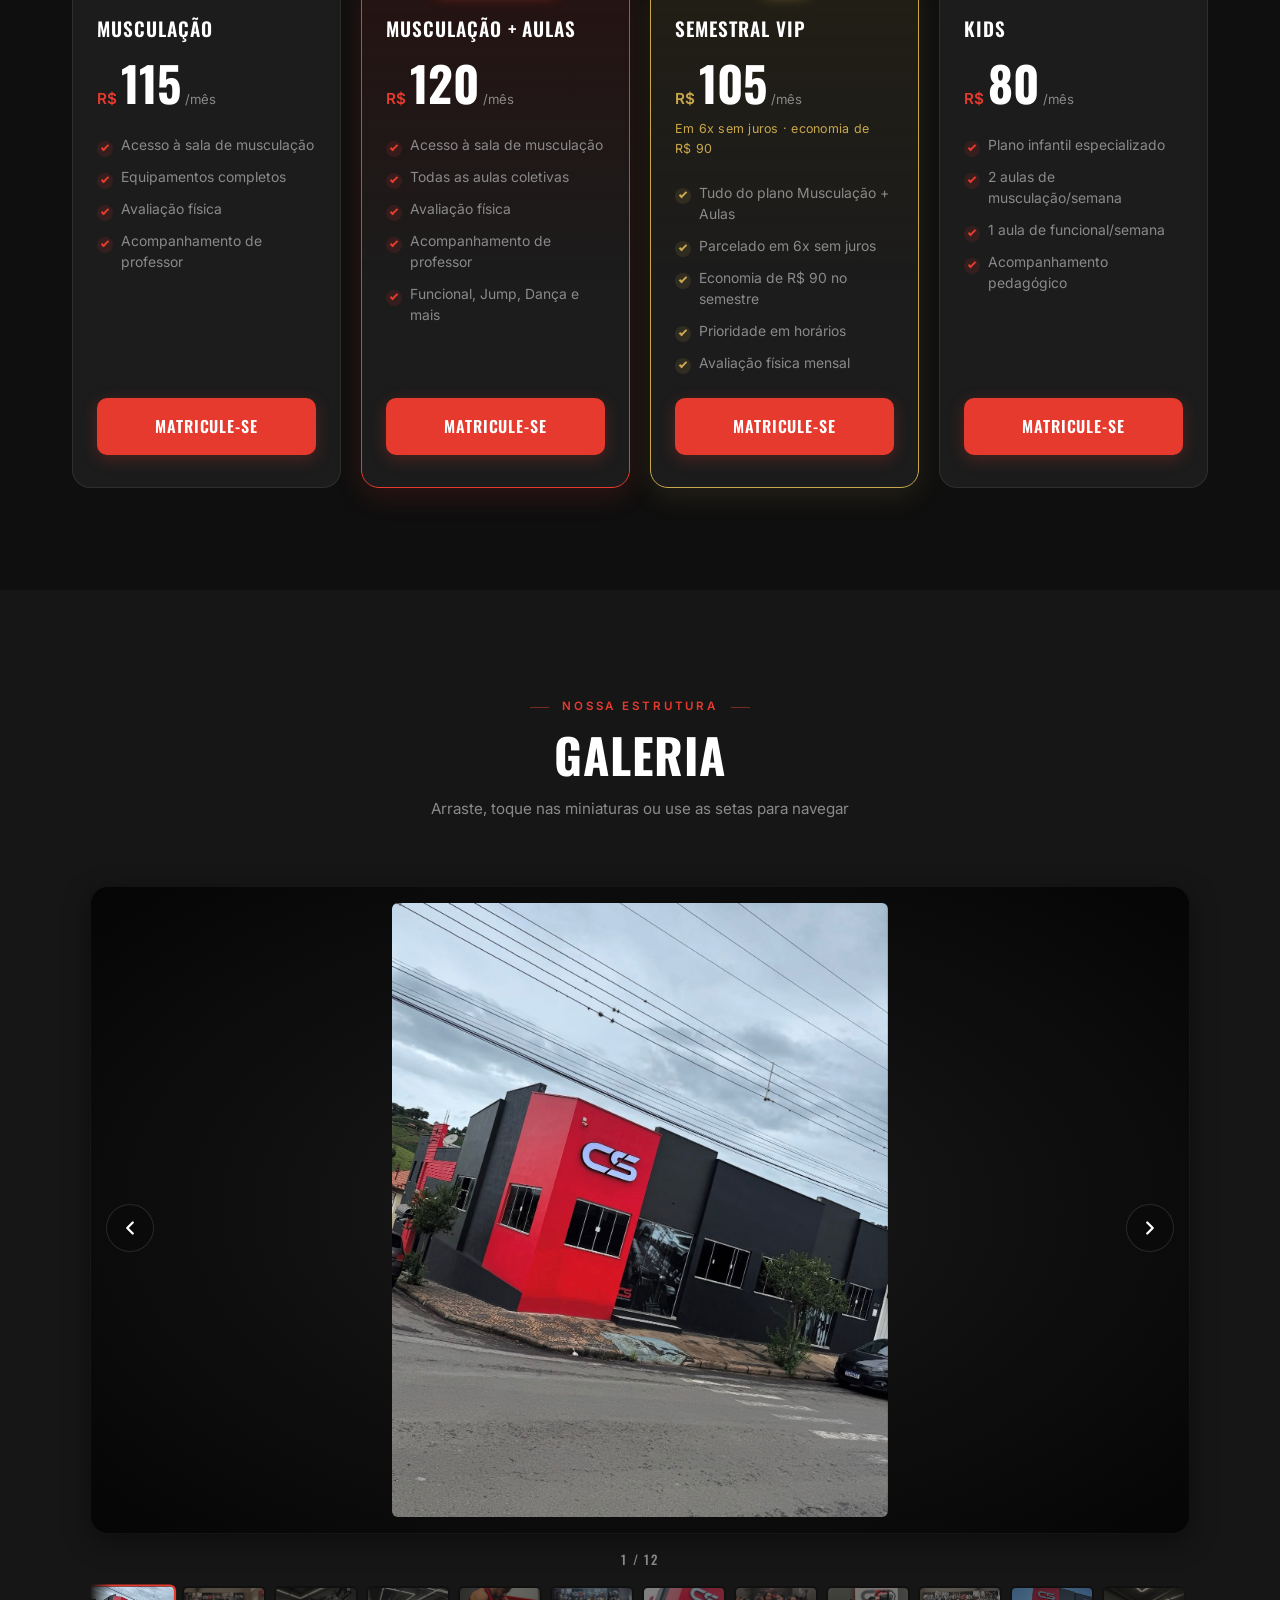
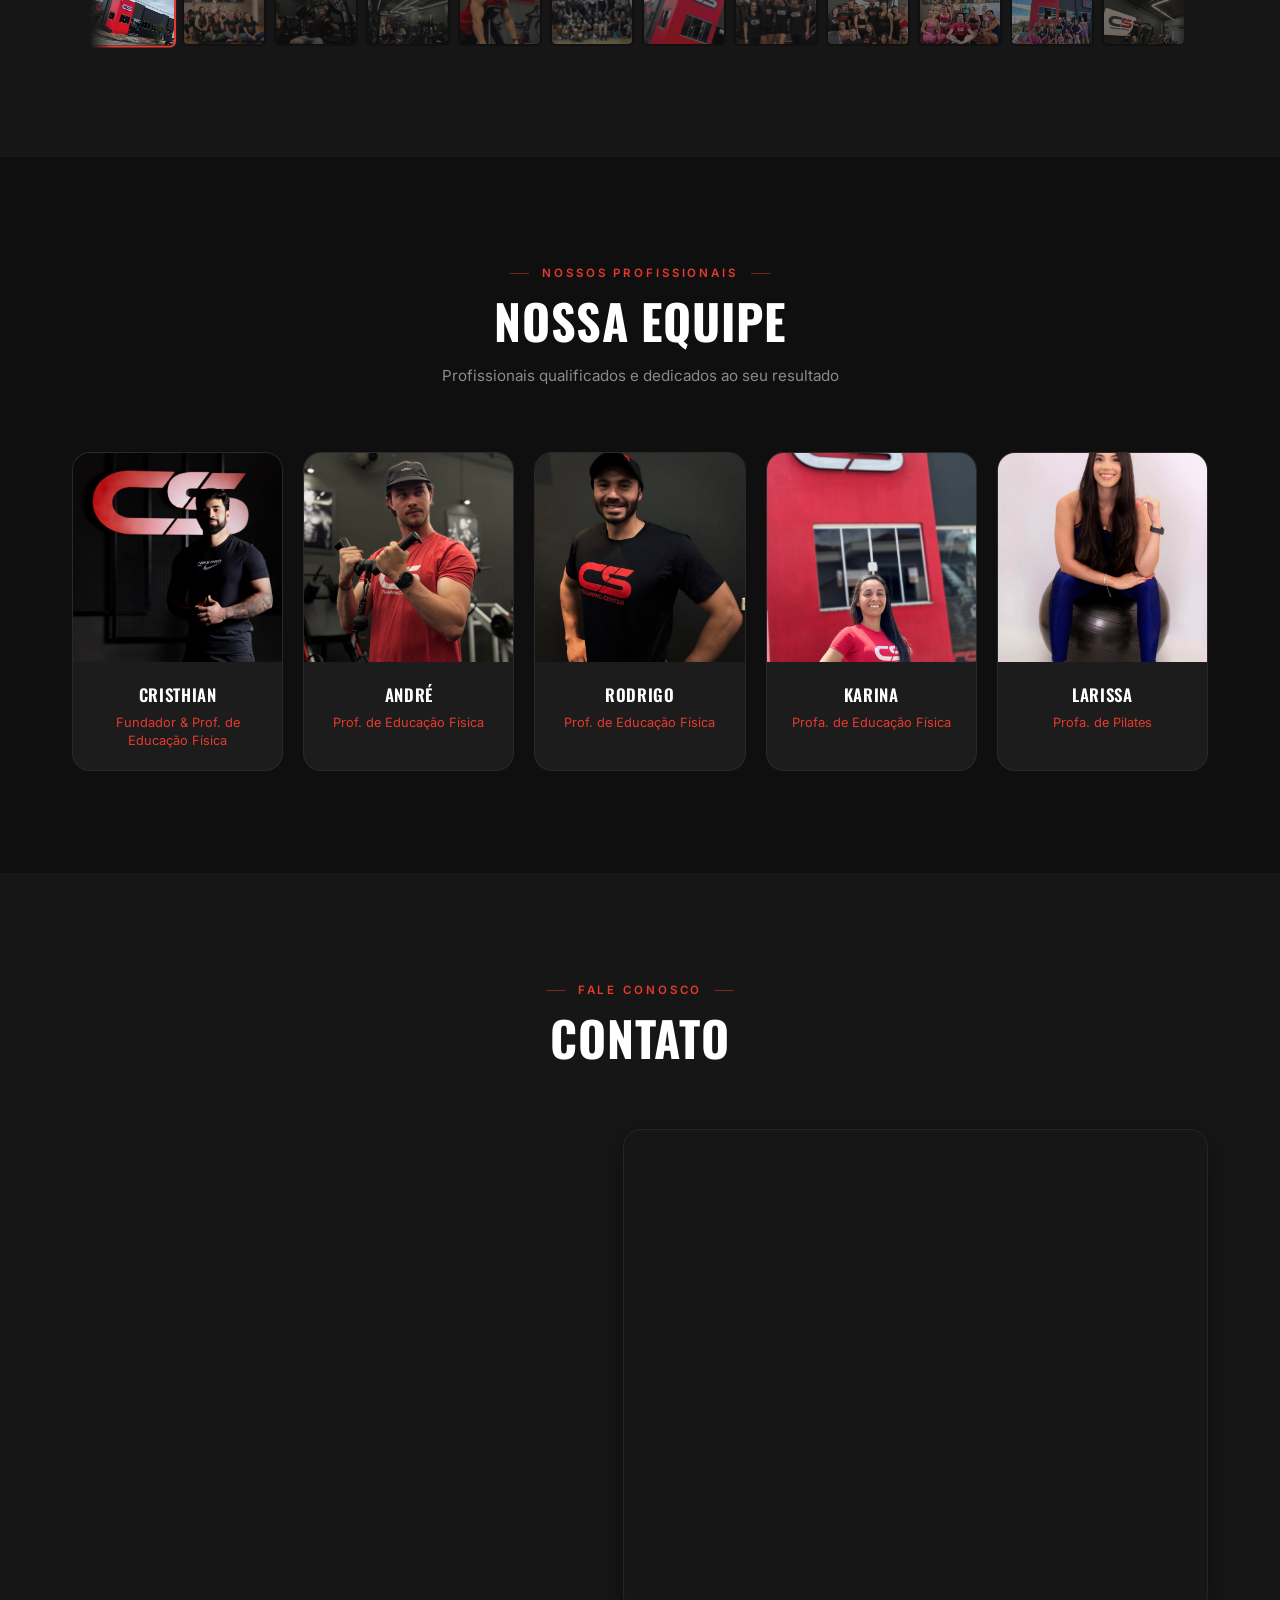
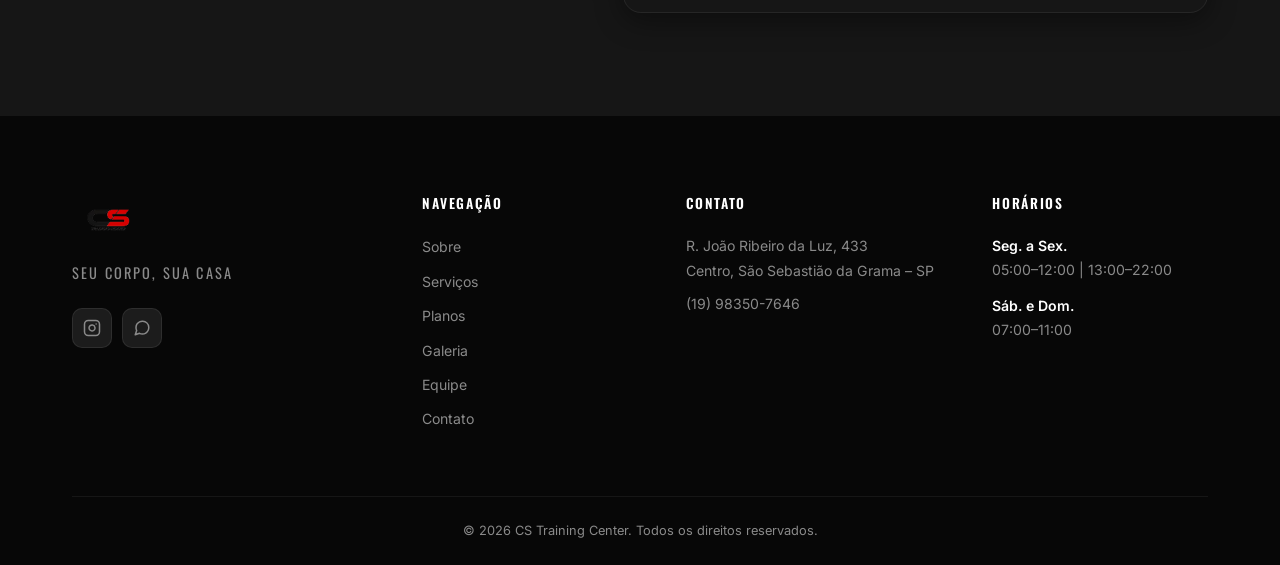
==== commit fa92284d: "feat: redesign profissional completo — carrossel, equipe 5 profs, FAB WhatsApp, acessibilidade e mel" ====
--- a/docs/index.html
+++ b/docs/index.html
@@ -3,16 +3,20 @@
 <head>
     <meta charset="UTF-8">
     <meta name="viewport" content="width=device-width, initial-scale=1.0">
-    <meta name="description" content="CS Training Center - Academia completa em São Sebastião da Grama. Musculação, funcional, jump, dança, muay thai e muito mais. Seu Corpo, Sua Casa.">
-    <meta name="keywords" content="academia, musculação, funcional, São Sebastião da Grama, CS Training Center, gym, muay thai, jump, dança">
+    <meta name="description" content="CS Training Center — academia completa em São Sebastião da Grama. Musculação, funcional, jump, dança, muay thai, pilates. Seu Corpo, Sua Casa.">
+    <meta name="keywords" content="academia, musculação, funcional, São Sebastião da Grama, CS Training Center, muay thai, jump, dança, pilates">
     <meta name="robots" content="index, follow">
     <meta name="author" content="CS Training Center">
+    <meta name="theme-color" content="#111111">
 
     <meta property="og:type" content="website">
     <meta property="og:title" content="CS Training Center | Seu Corpo, Sua Casa">
-    <meta property="og:description" content="Academia completa em São Sebastião da Grama com musculação, aulas de funcional, jump, dança, muay thai e muito mais.">
-    <meta property="og:image" content="assets/images/hero.jpg">
+    <meta property="og:description" content="Academia completa em São Sebastião da Grama com musculação, aulas de funcional, jump, dança, muay thai e pilates.">
+    <meta property="og:image" content="assets/images/hero.PNG">
     <meta property="og:locale" content="pt_BR">
+
+    <link rel="icon" type="image/png" href="assets/icons/logo.png">
+    <link rel="apple-touch-icon" href="assets/icons/logo.png">
 
     <title>CS Training Center | Seu Corpo, Sua Casa</title>
 
@@ -21,12 +25,10 @@
         "@context": "https://schema.org",
         "@type": "HealthClub",
         "name": "CS Training Center",
-        "description": "Academia completa em São Sebastião da Grama com musculação, aulas de funcional, jump, dança e muay thai.",
-        "url": "",
+        "description": "Academia completa em São Sebastião da Grama com musculação, aulas de funcional, jump, dança, muay thai e pilates.",
         "logo": "assets/icons/logo.png",
-        "image": "assets/images/hero.jpg",
+        "image": "assets/images/hero.PNG",
         "telephone": "+55-19-98350-7646",
-        "email": "email@email.com",
         "address": {
             "@type": "PostalAddress",
             "streetAddress": "R. João Ribeiro da Luz, 433",
@@ -62,11 +64,13 @@
 
     <link rel="preconnect" href="https://fonts.googleapis.com">
     <link rel="preconnect" href="https://fonts.gstatic.com" crossorigin>
-    <link href="https://fonts.googleapis.com/css2?family=Oswald:wght@400;500;600;700&family=Inter:wght@300;400;500;600&display=swap" rel="stylesheet">
+    <link href="https://fonts.googleapis.com/css2?family=Oswald:wght@400;500;600;700&family=Inter:wght@300;400;500;600;700&display=swap" rel="stylesheet">
 
     <link rel="stylesheet" href="assets/css/style.css">
 </head>
 <body>
+
+    <a href="#home" class="skip-link">Pular para o conteúdo</a>
 
     <!-- ========== HEADER ========== -->
     <header class="header" id="header">
@@ -100,25 +104,40 @@
         </nav>
     </header>
 
-    <main>
+    <main id="home">
 
         <!-- ========== HERO ========== -->
-        <section class="hero" id="home" aria-label="Apresentação da academia">
+        <section class="hero" aria-label="Apresentação da academia">
             <div class="hero__overlay" aria-hidden="true"></div>
             <div class="hero__content container">
-                <p class="hero__label">Academia em São Sebastião da Grama</p>
+                <p class="hero__label">
+                    <span class="hero__label-dot" aria-hidden="true"></span>
+                    Academia em São Sebastião da Grama
+                </p>
                 <h1 class="hero__title">
                     <img src="assets/icons/slogan.png" alt="Seu Corpo, Sua Casa" class="hero__slogan-img">
                 </h1>
                 <p class="hero__subtitle">
-                    Transforme sua vida com treinos de qualidade e uma equipe dedicada ao seu resultado.
+                    Estrutura de ponta, equipe dedicada e um ambiente que faz você querer voltar todos os dias.
                 </p>
                 <div class="hero__actions">
-                    <a href="#planos" class="btn btn--primary">Ver Planos</a>
+                    <a href="https://wa.me/5519983507646?text=Olá!%20Quero%20saber%20mais%20sobre%20a%20CS%20Training%20Center."
+                       class="btn btn--primary"
+                       target="_blank"
+                       rel="noopener noreferrer">
+                        Matricule-se Agora
+                    </a>
                     <a href="#sobre" class="btn btn--outline">Conheça a Academia</a>
                 </div>
+                <ul class="hero__trust" role="list" aria-label="Destaques da academia">
+                    <li><strong>5</strong> anos de história</li>
+                    <li><strong>30+</strong>aparelhos</li>
+                    <li><strong>7+</strong> modalidades</li>
+                </ul>
             </div>
-            <div class="hero__scroll" aria-hidden="true"><span></span></div>
+            <a href="#sobre" class="hero__scroll" aria-label="Rolar para a próxima seção">
+                <span></span>
+            </a>
         </section>
 
         <!-- ========== SOBRE ========== -->
@@ -138,14 +157,26 @@
                             Hoje, contamos com equipamentos de última geração, com marcas presentes nos melhores centros de treinamento do país. Nossa área de aeróbico é moderna e completa, com esteiras, escada Matrix e aparelhos novos, pensados para entregar performance, conforto e segurança.
                         </p>
                         <p>
-                            Mas a CS vai além da estrutura.
-
-                            Construímos uma identidade própria o jeito CS de ser. Um ambiente irreverente, profissional e ao mesmo tempo próximo. Aqui, não existe apenas a relação entre professor e aluno. Existe conexão, acompanhamento de verdade e um sentimento de pertencimento.
+                            Mas a CS vai além da estrutura. Construímos uma identidade própria — o jeito CS de ser. Um ambiente irreverente, profissional e ao mesmo tempo próximo. Aqui, não existe apenas a relação entre professor e aluno: existe conexão, acompanhamento de verdade e um sentimento de pertencimento.
                         </p>
+                        <div class="sobre__stats" aria-label="Números da academia">
+                            <div class="stat">
+                                <span class="stat__number">5</span>
+                                <span class="stat__label">Professores</span>
+                            </div>
+                            <div class="stat">
+                                <span class="stat__number">7<span class="stat__plus">+</span></span>
+                                <span class="stat__label">Modalidades</span>
+                            </div>
+                            <div class="stat">
+                                <span class="stat__number">5</span>
+                                <span class="stat__label">Anos de história</span>
+                            </div>
+                        </div>
                     </div>
                     <div class="sobre__image">
-                        <img src="assets/images/hero.PNG"
-                             alt="Interior da CS Training Center - Área de musculação"
+                        <img src="assets/images/galeria/IMG_0424.PNG"
+                             alt="Interior da CS Training Center"
                              loading="lazy"
                              width="600" height="460">
                     </div>
@@ -159,6 +190,7 @@
                 <div class="section-header section-header--light">
                     <span class="section-tag">O que Oferecemos</span>
                     <h2 class="section-title" id="servicos-titulo">Nossos Serviços</h2>
+                    <p class="section-subtitle">Modalidades pensadas para todos os objetivos e perfis</p>
                 </div>
                 <div class="servicos__grid">
 
@@ -216,6 +248,20 @@
                         </div>
                         <h3>Pilates</h3>
                         <p>Método que fortalece o core, melhora a postura, flexibilidade e proporciona bem-estar físico e mental.</p>
+                    </article>
+
+                    <article class="servico-card servico-card--cta">
+                        <div class="servico-card__icon" aria-hidden="true">
+                            <svg xmlns="http://www.w3.org/2000/svg" viewBox="0 0 24 24" fill="none" stroke="currentColor" stroke-width="2" stroke-linecap="round" stroke-linejoin="round"><path d="M20.84 4.61a5.5 5.5 0 0 0-7.78 0L12 5.67l-1.06-1.06a5.5 5.5 0 0 0-7.78 7.78l1.06 1.06L12 21.23l7.78-7.78 1.06-1.06a5.5 5.5 0 0 0 0-7.78z"/></svg>
+                        </div>
+                        <h3>Não encontrou?</h3>
+                        <p>Fale com a gente no WhatsApp e descubra todas as nossas aulas e horários.</p>
+                        <a href="https://wa.me/5519983507646?text=Olá!%20Gostaria%20de%20saber%20quais%20modalidades%20vocês%20oferecem."
+                           class="servico-card__link"
+                           target="_blank"
+                           rel="noopener noreferrer">
+                            Falar no WhatsApp →
+                        </a>
                     </article>
 
                 </div>
@@ -285,10 +331,11 @@
                         <div class="plano-card__header">
                             <h3>Semestral VIP</h3>
                             <div class="plano-card__price">
-                                <span class="price__currency">6x R$</span>
+                                <span class="price__currency">R$</span>
                                 <span class="price__value">105</span>
                                 <span class="price__period">/mês</span>
                             </div>
+                            <p class="plano-card__price-note">Em 6x sem juros · economia de R$&nbsp;90</p>
                         </div>
                         <ul class="plano-card__features" aria-label="Benefícios do plano VIP Semestral">
                             <li>Tudo do plano Musculação + Aulas</li>
@@ -338,6 +385,7 @@
                 <div class="section-header section-header--light">
                     <span class="section-tag">Nossa Estrutura</span>
                     <h2 class="section-title" id="galeria-titulo">Galeria</h2>
+                    <p class="section-subtitle">Arraste, toque nas miniaturas ou use as setas para navegar</p>
                 </div>
                 <div class="galeria-carousel" role="region" aria-label="Carrossel de fotos">
                     <div class="galeria-carousel__viewport" id="galeriaViewport">
@@ -349,7 +397,7 @@
                     <button class="galeria-carousel__nav galeria-carousel__nav--next" id="galeriaNext" aria-label="Próxima foto">
                         <svg xmlns="http://www.w3.org/2000/svg" viewBox="0 0 24 24" fill="none" stroke="currentColor" stroke-width="2.5" stroke-linecap="round" stroke-linejoin="round"><polyline points="9 18 15 12 9 6"/></svg>
                     </button>
-                    <div class="galeria-carousel__counter" id="galeriaCounter" aria-live="polite">1 / 13</div>
+                    <div class="galeria-carousel__counter" id="galeriaCounter" aria-live="polite"></div>
                 </div>
                 <div class="galeria-carousel__thumbs" id="galeriaThumbs" role="list" aria-label="Miniaturas da galeria"></div>
             </div>
@@ -403,25 +451,25 @@
 
                     <article class="professor-card">
                         <div class="professor-card__photo">
+                            <img src="assets/images/equipe/karina.PNG"
+                                 alt="Karina - Professora de Educação Física"
+                                 loading="lazy" width="300" height="300">
+                        </div>
+                        <div class="professor-card__info">
+                            <h3>Karina</h3>
+                            <span>Profa. de Educação Física</span>
+                        </div>
+                    </article>
+
+                    <article class="professor-card">
+                        <div class="professor-card__photo">
                             <img src="assets/images/equipe/larissa.PNG"
                                  alt="Larissa - Professora de Pilates"
                                  loading="lazy" width="300" height="300">
                         </div>
                         <div class="professor-card__info">
                             <h3>Larissa</h3>
-                            <span>Professora de Pilates</span>
-                        </div>
-                    </article>
-
-                    <article class="professor-card">
-                        <div class="professor-card__photo">
-                            <img src="assets/images/equipe/karina.PNG"
-                                 alt="Karina - Professora de Educação Física"
-                                 loading="lazy" width="300" height="300">
-                        </div>
-                        <div class="professor-card__info">
-                            <h3>Karina</h3>
-                            <span>Prof. de Educação Física</span>
+                            <span>Profa. de Pilates</span>
                         </div>
                     </article>
 
@@ -439,7 +487,9 @@
                 <div class="contato__grid">
                     <div class="contato__info">
 
-                        <div class="contato__item">
+                        <a href="https://www.google.com/maps/search/?api=1&query=R.+Jo%C3%A3o+Ribeiro+da+Luz%2C+433%2C+S%C3%A3o+Sebasti%C3%A3o+da+Grama%2C+SP"
+                           target="_blank" rel="noopener noreferrer"
+                           class="contato__item contato__item--link">
                             <div class="contato__icon" aria-hidden="true">
                                 <svg xmlns="http://www.w3.org/2000/svg" viewBox="0 0 24 24" fill="none" stroke="currentColor" stroke-width="2" stroke-linecap="round" stroke-linejoin="round"><path d="M21 10c0 7-9 13-9 13s-9-6-9-13a9 9 0 0 1 18 0z"/><circle cx="12" cy="10" r="3"/></svg>
                             </div>
@@ -451,38 +501,38 @@
                                     CEP: 13790-000
                                 </address>
                             </div>
-                        </div>
-
-                        <div class="contato__item">
+                        </a>
+
+                        <a href="https://wa.me/5519983507646" target="_blank" rel="noopener noreferrer"
+                           class="contato__item contato__item--link">
                             <div class="contato__icon" aria-hidden="true">
                                 <svg xmlns="http://www.w3.org/2000/svg" viewBox="0 0 24 24" fill="none" stroke="currentColor" stroke-width="2" stroke-linecap="round" stroke-linejoin="round"><path d="M22 16.92v3a2 2 0 0 1-2.18 2 19.79 19.79 0 0 1-8.63-3.07A19.5 19.5 0 0 1 4.69 12 19.79 19.79 0 0 1 1.61 3.44 2 2 0 0 1 3.58 1.25h3a2 2 0 0 1 2 1.72c.127.96.361 1.903.7 2.81a2 2 0 0 1-.45 2.11L7.91 8.8a16 16 0 0 0 6.09 6.09l1.82-1.82a2 2 0 0 1 2.11-.45c.907.339 1.85.573 2.81.7a2 2 0 0 1 1.72 2.02z"/></svg>
                             </div>
                             <div>
                                 <h3>WhatsApp</h3>
-                                <a href="https://wa.me/5519983507646" target="_blank" rel="noopener noreferrer">
-                                    (19) 98350-7646
-                                </a>
-                            </div>
-                        </div>
-
-                        <div class="contato__item">
+                                <span>(19) 98350-7646</span>
+                            </div>
+                        </a>
+
+                        <a href="https://www.instagram.com/cs_trainingcenter/" target="_blank" rel="noopener noreferrer"
+                           class="contato__item contato__item--link">
                             <div class="contato__icon" aria-hidden="true">
-                                <svg xmlns="http://www.w3.org/2000/svg" viewBox="0 0 24 24" fill="none" stroke="currentColor" stroke-width="2" stroke-linecap="round" stroke-linejoin="round"><path d="M4 4h16c1.1 0 2 .9 2 2v12c0 1.1-.9 2-2 2H4c-1.1 0-2-.9-2-2V6c0-1.1.9-2 2-2z"/><polyline points="22,6 12,13 2,6"/></svg>
+                                <svg xmlns="http://www.w3.org/2000/svg" viewBox="0 0 24 24" fill="none" stroke="currentColor" stroke-width="2" stroke-linecap="round" stroke-linejoin="round"><rect x="2" y="2" width="20" height="20" rx="5" ry="5"/><path d="M16 11.37A4 4 0 1 1 12.63 8 4 4 0 0 1 16 11.37z"/><line x1="17.5" y1="6.5" x2="17.51" y2="6.5"/></svg>
                             </div>
                             <div>
-                                <h3>E-mail</h3>
-                                <a href="mailto:email@email.com">email@email.com</a>
-                            </div>
-                        </div>
+                                <h3>Instagram</h3>
+                                <span>@cs_trainingcenter</span>
+                            </div>
+                        </a>
 
                         <div class="contato__item">
                             <div class="contato__icon" aria-hidden="true">
                                 <svg xmlns="http://www.w3.org/2000/svg" viewBox="0 0 24 24" fill="none" stroke="currentColor" stroke-width="2" stroke-linecap="round" stroke-linejoin="round"><circle cx="12" cy="12" r="10"/><polyline points="12 6 12 12 16 14"/></svg>
                             </div>
                             <div>
-                                <h3>Horários de Funcionamento</h3>
-                                <p><strong>Segunda a Sexta:</strong> 05:00–12:00 e 13:00–22:00</p>
-                                <p><strong>Sábado e Domingo:</strong> 07:00–11:00</p>
+                                <h3>Horários</h3>
+                                <p><strong>Seg. a Sex.:</strong> 05:00–12:00 e 13:00–22:00</p>
+                                <p><strong>Sáb. e Dom.:</strong> 07:00–11:00</p>
                             </div>
                         </div>
 
@@ -492,7 +542,7 @@
                         <iframe
                             src="https://maps.google.com/maps?q=R.+Jo%C3%A3o+Ribeiro+da+Luz%2C+433%2C+Centro%2C+S%C3%A3o+Sebasti%C3%A3o+da+Grama%2C+SP&output=embed&z=16"
                             width="100%"
-                            height="420"
+                            height="100%"
                             style="border:0;"
                             allowfullscreen=""
                             loading="lazy"
@@ -533,7 +583,7 @@
                 </div>
 
                 <div class="footer__links">
-                    <h4>Links Rápidos</h4>
+                    <h4>Navegação</h4>
                     <ul role="list">
                         <li><a href="#sobre">Sobre</a></li>
                         <li><a href="#servicos">Serviços</a></li>
@@ -551,7 +601,6 @@
                         Centro, São Sebastião da Grama – SP
                     </address>
                     <a href="https://wa.me/5519983507646">(19) 98350-7646</a>
-                    <a href="mailto:email@email.com">email@email.com</a>
                 </div>
 
                 <div class="footer__hours">
@@ -563,12 +612,30 @@
             </div>
 
             <div class="footer__bottom">
-                <p>&copy; 2025 CS Training Center. Todos os direitos reservados.</p>
+                <p>&copy; <span id="footerYear">2026</span> CS Training Center. Todos os direitos reservados.</p>
             </div>
         </div>
     </footer>
 
+    <!-- Floating WhatsApp button -->
+    <a href="https://wa.me/5519983507646?text=Olá!%20Quero%20saber%20mais%20sobre%20a%20CS%20Training%20Center."
+       class="fab-whatsapp"
+       target="_blank"
+       rel="noopener noreferrer"
+       aria-label="Conversar no WhatsApp">
+        <svg xmlns="http://www.w3.org/2000/svg" viewBox="0 0 32 32" fill="currentColor" aria-hidden="true">
+            <path d="M19.11 17.205c-.372 0-1.088 1.39-1.518 1.39-.064 0-.131-.03-.19-.064-.41-.206-1.5-.774-2.58-1.735-1.082-.963-1.828-2.14-2.045-2.523-.063-.11-.145-.24-.145-.39 0-.43.96-1.21.96-1.583 0-.13-.105-.263-.19-.394-.11-.171-1.084-2.594-1.347-2.84-.183-.172-.395-.197-.656-.197h-.525c-.267 0-.676.09-.997.463-.323.374-1.234 1.215-1.234 2.96s1.257 3.437 1.433 3.675c.177.237 2.479 3.964 6.17 5.429 3.69 1.466 3.69.977 4.351.916.66-.061 2.135-.872 2.438-1.715.303-.842.303-1.56.213-1.716-.091-.156-.334-.248-.708-.434-.371-.188-2.19-1.084-2.532-1.215z"/>
+            <path d="M16 0C7.164 0 0 7.164 0 16c0 2.892.77 5.604 2.114 7.944L0 32l8.26-2.088C10.536 31.244 13.188 32 16 32c8.836 0 16-7.164 16-16S24.836 0 16 0zm0 29.255c-2.584 0-4.988-.74-7.024-2.008l-.503-.3-5.208 1.317 1.392-5.07-.328-.522A13.203 13.203 0 012.745 16c0-7.308 5.947-13.255 13.255-13.255S29.255 8.692 29.255 16 23.308 29.255 16 29.255z"/>
+        </svg>
+    </a>
+
+    <!-- Back to top button -->
+    <button class="back-to-top" id="backToTop" aria-label="Voltar ao topo">
+        <svg xmlns="http://www.w3.org/2000/svg" viewBox="0 0 24 24" fill="none" stroke="currentColor" stroke-width="2.5" stroke-linecap="round" stroke-linejoin="round" aria-hidden="true"><polyline points="18 15 12 9 6 15"/></svg>
+    </button>
+
     <script>
+    (function () {
         // Mobile nav toggle
         const toggle = document.getElementById('navToggle');
         const menu   = document.getElementById('navMenu');
@@ -576,22 +643,32 @@
         toggle.addEventListener('click', () => {
             const isOpen = menu.classList.toggle('nav__menu--open');
             toggle.setAttribute('aria-expanded', isOpen);
+            toggle.classList.toggle('nav__toggle--open', isOpen);
             document.body.style.overflow = isOpen ? 'hidden' : '';
         });
 
         document.querySelectorAll('.nav__link').forEach(link => {
             link.addEventListener('click', () => {
                 menu.classList.remove('nav__menu--open');
+                toggle.classList.remove('nav__toggle--open');
                 toggle.setAttribute('aria-expanded', 'false');
                 document.body.style.overflow = '';
             });
         });
 
-        // Sticky header
-        const header = document.getElementById('header');
+        // Sticky header + back-to-top visibility
+        const header     = document.getElementById('header');
+        const backToTop  = document.getElementById('backToTop');
+
         window.addEventListener('scroll', () => {
-            header.classList.toggle('header--scrolled', window.scrollY > 60);
+            const y = window.scrollY;
+            header.classList.toggle('header--scrolled', y > 60);
+            backToTop.classList.toggle('back-to-top--visible', y > 600);
         }, { passive: true });
+
+        backToTop.addEventListener('click', () => {
+            window.scrollTo({ top: 0, behavior: 'smooth' });
+        });
 
         // Scroll reveal
         const revealObserver = new IntersectionObserver((entries) => {
@@ -604,74 +681,76 @@
         }, { threshold: 0.1 });
 
         document.querySelectorAll(
-            '.servico-card, .plano-card, .professor-card, .sobre__grid, .contato__item'
+            '.servico-card, .plano-card, .professor-card, .sobre__grid, .contato__item, .stat'
         ).forEach(el => revealObserver.observe(el));
+
+        // Footer year
+        const yearEl = document.getElementById('footerYear');
+        if (yearEl) yearEl.textContent = new Date().getFullYear();
+    })();
     </script>
 
     <script>
     // Gallery Carousel
     (function () {
-        var images = [
-            { src: 'assets/images/hero.PNG',                   alt: 'CS Training Center' },
-            { src: 'assets/images/galeria/IMG_0424.PNG',        alt: 'CS Training Center' },
-            { src: 'assets/images/galeria/IMG_1424.PNG',        alt: 'CS Training Center' },
-            { src: 'assets/images/galeria/IMG_1456.PNG',        alt: 'CS Training Center' },
-            { src: 'assets/images/galeria/IMG_1699.PNG',        alt: 'CS Training Center' },
-            { src: 'assets/images/galeria/IMG_1715.PNG',        alt: 'CS Training Center' },
-            { src: 'assets/images/galeria/IMG_2663.PNG',        alt: 'CS Training Center' },
-            { src: 'assets/images/galeria/IMG_2664.PNG',        alt: 'CS Training Center' },
-            { src: 'assets/images/galeria/IMG_0268.jpg',        alt: 'CS Training Center' },
-            { src: 'assets/images/galeria/IMG_0366.jpg',        alt: 'CS Training Center' },
-            { src: 'assets/images/galeria/IMG_1599.jpg',        alt: 'CS Training Center' },
-            { src: 'assets/images/galeria/IMG_2546.jpg',        alt: 'CS Training Center' },
+        const images = [
+            { src: 'assets/images/hero.PNG',                    alt: 'CS Training Center — fachada' },
+            { src: 'assets/images/galeria/IMG_0424.PNG',        alt: 'Área de musculação' },
+            { src: 'assets/images/galeria/IMG_1424.PNG',        alt: 'Equipamentos de última geração' },
+            { src: 'assets/images/galeria/IMG_1456.PNG',        alt: 'Área de aulas coletivas' },
+            { src: 'assets/images/galeria/IMG_1699.PNG',        alt: 'Sala de musculação' },
+            { src: 'assets/images/galeria/IMG_1715.PNG',        alt: 'Ambiente CS Training Center' },
+            { src: 'assets/images/galeria/IMG_2663.PNG',        alt: 'Equipamentos modernos' },
+            { src: 'assets/images/galeria/IMG_2664.PNG',        alt: 'Área cardio' },
+            { src: 'assets/images/galeria/IMG_0268.jpg',        alt: 'Detalhes da academia' },
+            { src: 'assets/images/galeria/IMG_0366.jpg',        alt: 'Estrutura moderna' },
+            { src: 'assets/images/galeria/IMG_1599.jpg',        alt: 'Interior da academia' },
+            { src: 'assets/images/galeria/IMG_2546.jpg',        alt: 'Academia CS' },
         ];
 
-        var track    = document.getElementById('galeriaTrack');
-        var thumbsEl = document.getElementById('galeriaThumbs');
-        var counter  = document.getElementById('galeriaCounter');
-        var prevBtn  = document.getElementById('galeriaPrev');
-        var nextBtn  = document.getElementById('galeriaNext');
-        var viewport = document.getElementById('galeriaViewport');
+        const track    = document.getElementById('galeriaTrack');
+        const thumbsEl = document.getElementById('galeriaThumbs');
+        const counter  = document.getElementById('galeriaCounter');
+        const prevBtn  = document.getElementById('galeriaPrev');
+        const nextBtn  = document.getElementById('galeriaNext');
+        const viewport = document.getElementById('galeriaViewport');
 
         if (!track) return;
 
-        var current = 0;
-        var total   = images.length;
-        counter.textContent = '1 / ' + total;
-
-        // Build slides + thumbnails
-        images.forEach(function (img, i) {
-            // Slide
-            var slide = document.createElement('div');
+        let current = 0;
+        const total = images.length;
+
+        images.forEach((img, i) => {
+            const slide = document.createElement('div');
             slide.className = 'galeria-carousel__slide';
-            var image = document.createElement('img');
+            const image = document.createElement('img');
             image.src     = img.src;
             image.alt     = img.alt;
             image.loading = i === 0 ? 'eager' : 'lazy';
+            image.decoding = 'async';
             slide.appendChild(image);
             track.appendChild(slide);
 
-            // Thumbnail
-            var thumb = document.createElement('button');
+            const thumb = document.createElement('button');
             thumb.className = 'galeria-carousel__thumb' + (i === 0 ? ' active' : '');
-            thumb.setAttribute('aria-label', 'Ver foto ' + (i + 1));
+            thumb.setAttribute('aria-label', 'Ver foto ' + (i + 1) + ' de ' + total);
             thumb.setAttribute('role', 'listitem');
-            var tImg = document.createElement('img');
+            const tImg = document.createElement('img');
             tImg.src     = img.src;
             tImg.alt     = '';
             tImg.loading = 'lazy';
             thumb.appendChild(tImg);
-            thumb.addEventListener('click', function () { goTo(i); });
+            thumb.addEventListener('click', () => goTo(i));
             thumbsEl.appendChild(thumb);
         });
 
         function update() {
             track.style.transform = 'translateX(-' + (current * 100) + '%)';
             counter.textContent   = (current + 1) + ' / ' + total;
-            Array.from(thumbsEl.children).forEach(function (t, i) {
+            Array.from(thumbsEl.children).forEach((t, i) => {
                 t.classList.toggle('active', i === current);
             });
-            var activeThumb = thumbsEl.children[current];
+            const activeThumb = thumbsEl.children[current];
             if (activeThumb) {
                 activeThumb.scrollIntoView({ behavior: 'smooth', block: 'nearest', inline: 'center' });
             }
@@ -682,39 +761,49 @@
             update();
         }
 
-        prevBtn.addEventListener('click', function () { goTo(current - 1); });
-        nextBtn.addEventListener('click', function () { goTo(current + 1); });
-
-        // Keyboard navigation
-        document.addEventListener('keydown', function (e) {
+        prevBtn.addEventListener('click', () => goTo(current - 1));
+        nextBtn.addEventListener('click', () => goTo(current + 1));
+
+        // Keyboard only when gallery in viewport
+        let galleryVisible = false;
+        const gallerySection = document.getElementById('galeria');
+        new IntersectionObserver((entries) => {
+            galleryVisible = entries[0].isIntersecting;
+        }, { threshold: 0.2 }).observe(gallerySection);
+
+        document.addEventListener('keydown', (e) => {
+            if (!galleryVisible) return;
             if (e.key === 'ArrowLeft')  goTo(current - 1);
             if (e.key === 'ArrowRight') goTo(current + 1);
         });
 
         // Touch / swipe
-        var touchStartX = 0;
-        viewport.addEventListener('touchstart', function (e) {
+        let touchStartX = 0;
+        viewport.addEventListener('touchstart', (e) => {
             touchStartX = e.touches[0].clientX;
         }, { passive: true });
-        viewport.addEventListener('touchend', function (e) {
-            var dx = e.changedTouches[0].clientX - touchStartX;
-            if (Math.abs(dx) > 40) goTo(current + (dx < 0 ? 1 : -1));
+        viewport.addEventListener('touchend', (e) => {
+            const dx = e.changedTouches[0].clientX - touchStartX;
+            if (Math.abs(dx) > 50) goTo(current + (dx < 0 ? 1 : -1));
         });
 
         // Mouse drag (desktop)
-        var dragStartX = 0;
-        var isDragging = false;
-        viewport.addEventListener('mousedown', function (e) {
+        let dragStartX = 0;
+        let isDragging = false;
+        viewport.addEventListener('mousedown', (e) => {
             dragStartX = e.clientX;
             isDragging = true;
         });
-        viewport.addEventListener('mouseup', function (e) {
+        viewport.addEventListener('mouseup', (e) => {
             if (!isDragging) return;
             isDragging = false;
-            var dx = e.clientX - dragStartX;
-            if (Math.abs(dx) > 40) goTo(current + (dx < 0 ? 1 : -1));
+            const dx = e.clientX - dragStartX;
+            if (Math.abs(dx) > 50) goTo(current + (dx < 0 ? 1 : -1));
         });
-        viewport.addEventListener('mouseleave', function () { isDragging = false; });
+        viewport.addEventListener('mouseleave', () => { isDragging = false; });
+
+        // Initial counter
+        counter.textContent = '1 / ' + total;
     })();
     </script>
 
--- a/docs/assets/css/style.css
+++ b/docs/assets/css/style.css
@@ -4,14 +4,17 @@
 :root {
     --color-primary:      #e63a2e;
     --color-primary-dark: #c42e23;
-    --color-dark:         #111111;
+    --color-primary-soft: rgba(230, 58, 46, .12);
+    --color-dark:         #0f0f0f;
     --color-dark-2:       #161616;
-    --color-dark-3:       #1e1e1e;
+    --color-dark-3:       #1c1c1c;
+    --color-dark-4:       #232323;
     --color-gray:         #2e2e2e;
     --color-white:        #ffffff;
     --color-text:         #d4d4d4;
-    --color-text-muted:   #888888;
+    --color-text-muted:   #8a8a8a;
     --color-vip:          #c9a84c;
+    --color-whatsapp:     #25d366;
 
     --font-heading: 'Oswald', sans-serif;
     --font-body:    'Inter', sans-serif;
@@ -19,13 +22,18 @@
     --container-max:     1200px;
     --container-padding: clamp(1rem, 4vw, 2rem);
 
-    --radius:    8px;
-    --radius-lg: 16px;
-
-    --shadow:       0 4px 24px rgba(0, 0, 0, .35);
-    --shadow-hover: 0 8px 40px rgba(0, 0, 0, .55);
-
-    --transition: 0.3s ease;
+    --radius-sm: 6px;
+    --radius:    10px;
+    --radius-lg: 18px;
+
+    --shadow-sm:    0 2px 8px rgba(0, 0, 0, .25);
+    --shadow:       0 8px 28px rgba(0, 0, 0, .4);
+    --shadow-hover: 0 18px 48px rgba(0, 0, 0, .55);
+    --shadow-primary: 0 10px 30px rgba(230, 58, 46, .35);
+
+    --ease:       cubic-bezier(.4, 0, .2, 1);
+    --ease-out:   cubic-bezier(.16, 1, .3, 1);
+    --transition: .3s var(--ease);
 }
 
 /* =============================================
@@ -39,6 +47,7 @@
 
 html {
     scroll-behavior: smooth;
+    scroll-padding-top: 90px;
     font-size: 16px;
     -webkit-text-size-adjust: 100%;
 }
@@ -49,6 +58,8 @@
     color: var(--color-text);
     line-height: 1.6;
     overflow-x: hidden;
+    -webkit-font-smoothing: antialiased;
+    -moz-osx-font-smoothing: grayscale;
 }
 
 img {
@@ -63,10 +74,49 @@
     transition: color var(--transition);
 }
 
-ul  { list-style: none; }
+ul     { list-style: none; }
 figure { margin: 0; }
-
 address { font-style: normal; }
+
+::selection {
+    background: var(--color-primary);
+    color: var(--color-white);
+}
+
+/* Focus visible ring */
+a:focus-visible,
+button:focus-visible,
+input:focus-visible,
+[tabindex]:focus-visible {
+    outline: 2px solid var(--color-primary);
+    outline-offset: 3px;
+    border-radius: var(--radius-sm);
+}
+
+/* Skip link for keyboard users */
+.skip-link {
+    position: absolute;
+    top: -100px;
+    left: 1rem;
+    background: var(--color-primary);
+    color: var(--color-white);
+    padding: .75rem 1.25rem;
+    border-radius: var(--radius);
+    font-weight: 600;
+    z-index: 9999;
+    transition: top .2s;
+}
+.skip-link:focus { top: 1rem; }
+
+/* Reduced motion */
+@media (prefers-reduced-motion: reduce) {
+    *, *::before, *::after {
+        animation-duration: .01ms !important;
+        animation-iteration-count: 1 !important;
+        transition-duration: .01ms !important;
+        scroll-behavior: auto !important;
+    }
+}
 
 /* =============================================
    Container
@@ -85,7 +135,7 @@
     align-items: center;
     justify-content: center;
     gap: .5rem;
-    padding: .8rem 2rem;
+    padding: .85rem 2rem;
     border-radius: var(--radius);
     font-family: var(--font-heading);
     font-size: 1rem;
@@ -94,28 +144,34 @@
     text-transform: uppercase;
     border: 2px solid transparent;
     cursor: pointer;
-    transition: all var(--transition);
+    transition: transform var(--transition), box-shadow var(--transition), background var(--transition), border-color var(--transition), color var(--transition);
     white-space: nowrap;
-}
+    will-change: transform;
+}
+.btn:active { transform: translateY(0) scale(.98); }
 
 .btn--primary {
     background: var(--color-primary);
     color: var(--color-white);
+    box-shadow: 0 4px 16px rgba(230, 58, 46, .25);
 }
 .btn--primary:hover {
     background: var(--color-primary-dark);
     transform: translateY(-2px);
-    box-shadow: 0 6px 20px rgba(230, 58, 46, .4);
+    box-shadow: var(--shadow-primary);
 }
 
 .btn--outline {
-    border-color: rgba(255, 255, 255, .7);
-    color: var(--color-white);
+    border-color: rgba(255, 255, 255, .65);
+    color: var(--color-white);
+    backdrop-filter: blur(4px);
+    -webkit-backdrop-filter: blur(4px);
 }
 .btn--outline:hover {
     background: var(--color-white);
     border-color: var(--color-white);
     color: var(--color-dark);
+    transform: translateY(-2px);
 }
 
 /* =============================================
@@ -123,33 +179,49 @@
    ============================================= */
 .section-header {
     text-align: center;
-    margin-bottom: clamp(2rem, 4vw, 3.5rem);
+    margin-bottom: clamp(2.5rem, 5vw, 4rem);
 }
 
 .section-tag {
     display: inline-block;
-    font-size: .75rem;
+    font-size: .72rem;
     font-weight: 600;
-    letter-spacing: .2em;
+    letter-spacing: .25em;
     text-transform: uppercase;
     color: var(--color-primary);
-    margin-bottom: .6rem;
-}
+    margin-bottom: .8rem;
+    position: relative;
+    padding-inline: 2rem;
+}
+.section-tag::before,
+.section-tag::after {
+    content: '';
+    position: absolute;
+    top: 50%;
+    width: 1.2rem;
+    height: 1px;
+    background: var(--color-primary);
+    opacity: .5;
+}
+.section-tag::before { left: 0;  }
+.section-tag::after  { right: 0; }
 
 .section-title {
     font-family: var(--font-heading);
-    font-size: clamp(1.8rem, 4vw, 3rem);
+    font-size: clamp(1.85rem, 4vw, 3rem);
     font-weight: 700;
     text-transform: uppercase;
-    letter-spacing: .03em;
+    letter-spacing: .02em;
     color: var(--color-white);
     line-height: 1.1;
 }
 
 .section-subtitle {
-    margin-top: .75rem;
+    margin-top: 1rem;
     color: var(--color-text-muted);
     font-size: .95rem;
+    max-width: 560px;
+    margin-inline: auto;
 }
 
 /* =============================================
@@ -158,20 +230,20 @@
 .servico-card,
 .plano-card,
 .professor-card,
-.galeria__item,
 .sobre__grid,
-.contato__item {
+.contato__item,
+.stat {
     opacity: 0;
     transform: translateY(28px);
-    transition: opacity .55s ease, transform .55s ease;
+    transition: opacity .7s var(--ease-out), transform .7s var(--ease-out);
 }
 
 .servico-card.visible,
 .plano-card.visible,
 .professor-card.visible,
-.galeria__item.visible,
 .sobre__grid.visible,
-.contato__item.visible {
+.contato__item.visible,
+.stat.visible {
     opacity: 1;
     transform: none;
 }
@@ -185,15 +257,17 @@
     inset-inline: 0;
     z-index: 100;
     padding-block: 1rem;
-    transition: background var(--transition), box-shadow var(--transition), padding var(--transition);
+    transition: background var(--transition), box-shadow var(--transition), padding var(--transition), border-color var(--transition);
+    border-bottom: 1px solid transparent;
 }
 
 .header--scrolled {
-    background: rgba(17, 17, 17, .97);
-    backdrop-filter: blur(10px);
-    -webkit-backdrop-filter: blur(10px);
+    background: rgba(15, 15, 15, .92);
+    backdrop-filter: blur(14px);
+    -webkit-backdrop-filter: blur(14px);
     box-shadow: 0 2px 24px rgba(0, 0, 0, .5);
-    padding-block: .6rem;
+    padding-block: .55rem;
+    border-bottom-color: rgba(255, 255, 255, .06);
 }
 
 .nav {
@@ -204,23 +278,27 @@
 }
 
 .nav__logo {
-    background: rgba(255, 255, 255, 0.18);
-    border-radius: 12px;
+    display: inline-flex;
+    background: rgba(255, 255, 255, .15);
+    border-radius: var(--radius);
     padding: 4px 10px;
     backdrop-filter: blur(4px);
     -webkit-backdrop-filter: blur(4px);
     transition: background var(--transition);
 }
+.nav__logo:hover { background: rgba(255, 255, 255, .22); }
 
 .header--scrolled .nav__logo {
-    background: rgba(255, 255, 255, 0.12);
+    background: rgba(255, 255, 255, .08);
 }
 
 .nav__logo img {
-    height: 72px;
+    height: 64px;
     width: auto;
     object-fit: contain;
-}
+    transition: height var(--transition);
+}
+.header--scrolled .nav__logo img { height: 52px; }
 
 .nav__menu {
     display: flex;
@@ -229,12 +307,13 @@
 }
 
 .nav__link {
-    padding: .45rem .85rem;
+    padding: .5rem .9rem;
     font-size: .88rem;
     font-weight: 500;
     color: rgba(255, 255, 255, .85);
-    border-radius: var(--radius);
-    transition: all var(--transition);
+    border-radius: var(--radius-sm);
+    transition: color var(--transition), background var(--transition);
+    position: relative;
 }
 .nav__link:hover { color: var(--color-primary); }
 
@@ -246,11 +325,14 @@
     letter-spacing: .06em;
     text-transform: uppercase;
     margin-left: .5rem;
-    padding: .5rem 1.25rem;
+    padding: .55rem 1.25rem;
+    box-shadow: 0 4px 14px rgba(230, 58, 46, .3);
 }
 .nav__link--cta:hover {
     background: var(--color-primary-dark);
     color: var(--color-white);
+    transform: translateY(-1px);
+    box-shadow: 0 6px 20px rgba(230, 58, 46, .45);
 }
 
 /* Hamburger */
@@ -274,8 +356,11 @@
     height: 2px;
     background: var(--color-white);
     border-radius: 2px;
-    transition: all var(--transition);
-}
+    transition: transform var(--transition), opacity var(--transition);
+}
+.nav__toggle--open span:nth-child(1) { transform: translateY(7px) rotate(45deg); }
+.nav__toggle--open span:nth-child(2) { opacity: 0; }
+.nav__toggle--open span:nth-child(3) { transform: translateY(-7px) rotate(-45deg); }
 
 /* =============================================
    HERO
@@ -286,31 +371,52 @@
     display: flex;
     align-items: center;
     background: url('../images/hero.PNG') center / cover no-repeat;
+    isolation: isolate;
 }
 
 .hero__overlay {
     position: absolute;
     inset: 0;
-    background: linear-gradient(
-        135deg,
-        rgba(0, 0, 0, .88) 0%,
-        rgba(0, 0, 0, .55) 100%
-    );
+    background:
+        radial-gradient(ellipse at 30% 40%, rgba(230, 58, 46, .12) 0%, transparent 55%),
+        linear-gradient(135deg, rgba(0, 0, 0, .82) 0%, rgba(0, 0, 0, .5) 100%),
+        linear-gradient(to top, rgba(15, 15, 15, .95) 0%, transparent 35%);
+    z-index: -1;
 }
 
 .hero__content {
     position: relative;
     z-index: 1;
     padding-block: 7rem 5rem;
+    max-width: 720px;
 }
 
 .hero__label {
+    display: inline-flex;
+    align-items: center;
+    gap: .6rem;
     font-size: .8rem;
     font-weight: 600;
     letter-spacing: .2em;
     text-transform: uppercase;
     color: var(--color-primary);
-    margin-bottom: 1rem;
+    margin-bottom: 1.25rem;
+    padding: .4rem .9rem;
+    background: rgba(230, 58, 46, .1);
+    border: 1px solid rgba(230, 58, 46, .3);
+    border-radius: 999px;
+}
+.hero__label-dot {
+    width: 8px;
+    height: 8px;
+    background: var(--color-primary);
+    border-radius: 50%;
+    box-shadow: 0 0 12px var(--color-primary);
+    animation: pulseDot 2s ease-in-out infinite;
+}
+@keyframes pulseDot {
+    0%, 100% { opacity: 1; transform: scale(1); }
+    50%      { opacity: .5; transform: scale(1.3); }
 }
 
 .hero__title {
@@ -319,24 +425,48 @@
 }
 
 .hero__slogan-img {
-    max-width: min(560px, 85vw);
+    max-width: min(580px, 85vw);
     width: 100%;
     height: auto;
     display: block;
+    filter: drop-shadow(0 10px 30px rgba(0, 0, 0, .5));
 }
 
 .hero__subtitle {
-    font-size: clamp(.95rem, 2vw, 1.15rem);
-    color: rgba(255, 255, 255, .78);
-    max-width: 500px;
+    font-size: clamp(1rem, 2vw, 1.2rem);
+    color: rgba(255, 255, 255, .85);
+    max-width: 540px;
     margin-bottom: 2.5rem;
-    line-height: 1.75;
+    line-height: 1.7;
 }
 
 .hero__actions {
     display: flex;
     flex-wrap: wrap;
     gap: 1rem;
+    margin-bottom: 3rem;
+}
+
+.hero__trust {
+    display: flex;
+    flex-wrap: wrap;
+    gap: clamp(1.25rem, 4vw, 2.5rem);
+    padding-top: 2rem;
+    border-top: 1px solid rgba(255, 255, 255, .12);
+}
+.hero__trust li {
+    font-size: .85rem;
+    color: rgba(255, 255, 255, .7);
+    letter-spacing: .04em;
+}
+.hero__trust strong {
+    display: block;
+    font-family: var(--font-heading);
+    font-size: clamp(1.5rem, 3vw, 2rem);
+    font-weight: 700;
+    color: var(--color-white);
+    line-height: 1;
+    margin-bottom: .2rem;
 }
 
 /* Scroll indicator */
@@ -346,15 +476,17 @@
     left: 50%;
     translate: -50% 0;
     z-index: 1;
+    padding: .5rem;
+    display: block;
 }
 .hero__scroll span {
     display: block;
     width: 22px;
     height: 22px;
-    border-right: 2px solid rgba(255, 255, 255, .5);
-    border-bottom: 2px solid rgba(255, 255, 255, .5);
+    border-right: 2px solid rgba(255, 255, 255, .6);
+    border-bottom: 2px solid rgba(255, 255, 255, .6);
     rotate: 45deg;
-    animation: scrollBounce 1.6s ease-in-out infinite;
+    animation: scrollBounce 1.8s ease-in-out infinite;
 }
 @keyframes scrollBounce {
     0%   { opacity: 0; translate: -4px -4px; }
@@ -368,6 +500,7 @@
 .sobre {
     padding-block: clamp(4rem, 8vw, 7rem);
     background: var(--color-dark);
+    position: relative;
 }
 
 .sobre__grid {
@@ -384,8 +517,9 @@
 }
 
 .sobre__stats {
-    display: flex;
-    gap: clamp(1.5rem, 4vw, 3rem);
+    display: grid;
+    grid-template-columns: repeat(4, 1fr);
+    gap: clamp(1rem, 3vw, 2rem);
     margin-top: 2.5rem;
     padding-top: 2rem;
     border-top: 1px solid var(--color-gray);
@@ -394,24 +528,46 @@
 .stat__number {
     display: block;
     font-family: var(--font-heading);
-    font-size: clamp(2rem, 4vw, 2.8rem);
+    font-size: clamp(1.8rem, 3.5vw, 2.6rem);
     font-weight: 700;
     color: var(--color-primary);
     line-height: 1;
 }
+.stat__plus {
+    font-size: .7em;
+    color: var(--color-primary);
+    opacity: .85;
+}
 .stat__label {
-    font-size: .82rem;
+    font-size: .78rem;
     color: var(--color-text-muted);
-    margin-top: .3rem;
+    margin-top: .4rem;
     display: block;
-}
-
+    letter-spacing: .03em;
+}
+
+.sobre__image {
+    position: relative;
+}
+.sobre__image::before {
+    content: '';
+    position: absolute;
+    inset: -1rem -1rem auto auto;
+    width: 70%;
+    height: 70%;
+    border: 2px solid var(--color-primary);
+    border-radius: var(--radius-lg);
+    z-index: 0;
+    opacity: .5;
+}
 .sobre__image img {
     width: 100%;
-    height: clamp(280px, 40vw, 480px);
+    height: clamp(300px, 42vw, 500px);
     object-fit: cover;
     border-radius: var(--radius-lg);
     box-shadow: var(--shadow);
+    position: relative;
+    z-index: 1;
 }
 
 /* =============================================
@@ -424,7 +580,7 @@
 
 .servicos__grid {
     display: grid;
-    grid-template-columns: repeat(3, 1fr);
+    grid-template-columns: repeat(4, 1fr);
     gap: 1.25rem;
 }
 
@@ -433,26 +589,46 @@
     border: 1px solid rgba(255, 255, 255, .06);
     border-radius: var(--radius-lg);
     padding: clamp(1.5rem, 3vw, 2rem);
-    transition: border-color var(--transition), transform var(--transition), box-shadow var(--transition);
-}
+    transition: border-color var(--transition), transform var(--transition), box-shadow var(--transition), background var(--transition);
+    position: relative;
+    overflow: hidden;
+}
+.servico-card::before {
+    content: '';
+    position: absolute;
+    inset: 0 0 auto 0;
+    height: 3px;
+    background: var(--color-primary);
+    transform: scaleX(0);
+    transform-origin: left;
+    transition: transform .4s var(--ease-out);
+}
+.servico-card:hover::before { transform: scaleX(1); }
 .servico-card:hover {
-    border-color: var(--color-primary);
-    transform: translateY(-5px);
+    border-color: rgba(230, 58, 46, .4);
+    transform: translateY(-6px);
     box-shadow: var(--shadow-hover);
+    background: var(--color-dark-4);
 }
 
 .servico-card__icon {
-    width: 52px;
-    height: 52px;
-    background: rgba(230, 58, 46, .12);
+    width: 56px;
+    height: 56px;
+    background: var(--color-primary-soft);
     border-radius: var(--radius);
     display: flex;
     align-items: center;
     justify-content: center;
     margin-bottom: 1.25rem;
     color: var(--color-primary);
-}
-.servico-card__icon svg { width: 26px; height: 26px; }
+    transition: background var(--transition), transform var(--transition);
+}
+.servico-card:hover .servico-card__icon {
+    background: var(--color-primary);
+    color: var(--color-white);
+    transform: scale(1.08) rotate(-4deg);
+}
+.servico-card__icon svg { width: 28px; height: 28px; }
 
 .servico-card h3 {
     font-family: var(--font-heading);
@@ -470,6 +646,28 @@
     line-height: 1.75;
 }
 
+/* Special CTA card */
+.servico-card--cta {
+    background: linear-gradient(135deg, rgba(230, 58, 46, .12) 0%, var(--color-dark-3) 100%);
+    border-color: rgba(230, 58, 46, .3);
+}
+.servico-card--cta .servico-card__icon {
+    background: var(--color-primary);
+    color: var(--color-white);
+}
+.servico-card__link {
+    display: inline-block;
+    margin-top: 1rem;
+    font-family: var(--font-heading);
+    font-size: .9rem;
+    font-weight: 600;
+    letter-spacing: .05em;
+    text-transform: uppercase;
+    color: var(--color-primary);
+    transition: color var(--transition), transform var(--transition);
+}
+.servico-card__link:hover { color: var(--color-white); transform: translateX(4px); }
+
 /* =============================================
    PLANOS
    ============================================= */
@@ -482,33 +680,41 @@
     display: grid;
     grid-template-columns: repeat(4, 1fr);
     gap: 1.25rem;
-    align-items: start;
+    align-items: stretch;
 }
 
 .plano-card {
     background: var(--color-dark-3);
     border: 1px solid rgba(255, 255, 255, .08);
     border-radius: var(--radius-lg);
-    padding: 2rem 1.5rem;
+    padding: 2.25rem 1.5rem 2rem;
     position: relative;
     display: flex;
     flex-direction: column;
     gap: 1.5rem;
-    transition: transform var(--transition), box-shadow var(--transition);
+    transition: transform var(--transition), box-shadow var(--transition), border-color var(--transition);
 }
 .plano-card:hover {
-    transform: translateY(-5px);
+    transform: translateY(-6px);
     box-shadow: var(--shadow-hover);
+    border-color: rgba(255, 255, 255, .18);
 }
 
 .plano-card--featured {
     border-color: var(--color-primary);
-    background: linear-gradient(180deg, rgba(230, 58, 46, .07) 0%, var(--color-dark-3) 100%);
+    background: linear-gradient(180deg, rgba(230, 58, 46, .1) 0%, var(--color-dark-3) 60%);
+    box-shadow: 0 8px 28px rgba(230, 58, 46, .15);
+    transform: scale(1.02);
+}
+.plano-card--featured:hover {
+    border-color: var(--color-primary);
+    transform: translateY(-6px) scale(1.02);
 }
 
 .plano-card--vip {
     border-color: var(--color-vip);
-    background: linear-gradient(180deg, rgba(201, 168, 76, .07) 0%, var(--color-dark-3) 100%);
+    background: linear-gradient(180deg, rgba(201, 168, 76, .1) 0%, var(--color-dark-3) 60%);
+    box-shadow: 0 8px 28px rgba(201, 168, 76, .12);
 }
 
 .plano-card__badge {
@@ -522,18 +728,20 @@
     font-weight: 700;
     letter-spacing: .12em;
     text-transform: uppercase;
-    padding: .28rem 1rem;
+    padding: .32rem 1rem;
     border-radius: 999px;
     white-space: nowrap;
+    box-shadow: 0 4px 14px rgba(230, 58, 46, .4);
 }
 .plano-card__badge--vip {
     background: var(--color-vip);
     color: #111;
+    box-shadow: 0 4px 14px rgba(201, 168, 76, .4);
 }
 
 .plano-card__header h3 {
     font-family: var(--font-heading);
-    font-size: 1.15rem;
+    font-size: 1.2rem;
     font-weight: 600;
     text-transform: uppercase;
     letter-spacing: .05em;
@@ -544,17 +752,18 @@
 .plano-card__price {
     display: flex;
     align-items: baseline;
-    gap: .2rem;
+    gap: .25rem;
     flex-wrap: wrap;
 }
 .price__currency {
-    font-size: .88rem;
+    font-size: .95rem;
     color: var(--color-primary);
     font-weight: 600;
 }
+.plano-card--vip .price__currency { color: var(--color-vip); }
 .price__value {
     font-family: var(--font-heading);
-    font-size: 3rem;
+    font-size: clamp(2.4rem, 4vw, 3rem);
     font-weight: 700;
     color: var(--color-white);
     line-height: 1;
@@ -564,27 +773,52 @@
     color: var(--color-text-muted);
 }
 
+.plano-card__price-note {
+    margin-top: .5rem;
+    font-size: .78rem;
+    color: var(--color-vip);
+    letter-spacing: .02em;
+}
+
 .plano-card__features {
     flex: 1;
     display: flex;
     flex-direction: column;
-    gap: .65rem;
+    gap: .7rem;
 }
 .plano-card__features li {
     font-size: .87rem;
     color: var(--color-text-muted);
-    padding-left: 1.3rem;
+    padding-left: 1.5rem;
     position: relative;
     line-height: 1.5;
 }
 .plano-card__features li::before {
-    content: '✓';
+    content: '';
     position: absolute;
     left: 0;
-    color: var(--color-primary);
-    font-weight: 700;
-}
-.plano-card--vip .plano-card__features li::before { color: var(--color-vip); }
+    top: .35rem;
+    width: 16px;
+    height: 16px;
+    background: var(--color-primary-soft);
+    border-radius: 50%;
+}
+.plano-card__features li::after {
+    content: '';
+    position: absolute;
+    left: 4px;
+    top: .6rem;
+    width: 8px;
+    height: 4px;
+    border-left: 2px solid var(--color-primary);
+    border-bottom: 2px solid var(--color-primary);
+    transform: rotate(-45deg);
+}
+.plano-card--vip .plano-card__features li::before { background: rgba(201, 168, 76, .12); }
+.plano-card--vip .plano-card__features li::after  {
+    border-left-color: var(--color-vip);
+    border-bottom-color: var(--color-vip);
+}
 
 .plano-card .btn { width: 100%; }
 
@@ -598,14 +832,19 @@
 
 .galeria-carousel {
     position: relative;
+    max-width: 1100px;
+    margin-inline: auto;
 }
 
 .galeria-carousel__viewport {
     overflow: hidden;
     border-radius: var(--radius-lg);
-    background: #0a0a0a;
-    height: clamp(340px, 72vh, 740px);
+    background:
+        radial-gradient(ellipse at center, #1a1a1a 0%, #050505 100%);
+    height: clamp(360px, 72vh, 720px);
     cursor: grab;
+    border: 1px solid rgba(255, 255, 255, .05);
+    box-shadow: var(--shadow);
 }
 .galeria-carousel__viewport:active { cursor: grabbing; }
 
@@ -613,7 +852,7 @@
     display: flex;
     height: 100%;
     will-change: transform;
-    transition: transform .45s cubic-bezier(.4, 0, .2, 1);
+    transition: transform .55s var(--ease-out);
 }
 
 .galeria-carousel__slide {
@@ -622,6 +861,7 @@
     display: flex;
     align-items: center;
     justify-content: center;
+    padding: 1rem;
 }
 
 .galeria-carousel__slide img {
@@ -631,6 +871,7 @@
     user-select: none;
     pointer-events: none;
     display: block;
+    border-radius: var(--radius-sm);
 }
 
 .galeria-carousel__nav {
@@ -640,62 +881,71 @@
     width: 48px;
     height: 48px;
     border-radius: 50%;
-    background: rgba(0, 0, 0, .55);
-    backdrop-filter: blur(4px);
-    border: 1px solid rgba(255,255,255,.1);
+    background: rgba(10, 10, 10, .7);
+    backdrop-filter: blur(8px);
+    -webkit-backdrop-filter: blur(8px);
+    border: 1px solid rgba(255, 255, 255, .12);
     color: #fff;
     cursor: pointer;
     display: flex;
     align-items: center;
     justify-content: center;
-    transition: background .2s, transform .2s;
+    transition: background var(--transition), transform var(--transition), border-color var(--transition);
     z-index: 2;
 }
 .galeria-carousel__nav:hover {
-    background: rgba(0, 0, 0, .85);
-    transform: translateY(-50%) scale(1.08);
-}
-.galeria-carousel__nav--prev { left: .75rem; }
-.galeria-carousel__nav--next { right: .75rem; }
+    background: var(--color-primary);
+    border-color: var(--color-primary);
+    transform: translateY(-50%) scale(1.1);
+}
+.galeria-carousel__nav--prev { left: 1rem; }
+.galeria-carousel__nav--next { right: 1rem; }
 .galeria-carousel__nav svg { width: 22px; height: 22px; }
 
 .galeria-carousel__counter {
     text-align: center;
-    margin-block: .75rem .5rem;
-    font-size: .82rem;
+    margin-block: 1rem .5rem;
+    font-size: .8rem;
     color: var(--color-text-muted);
-    letter-spacing: .08em;
+    letter-spacing: .15em;
+    font-family: var(--font-heading);
+    font-weight: 500;
 }
 
 .galeria-carousel__thumbs {
     display: flex;
     gap: .5rem;
     overflow-x: auto;
-    padding-block: .25rem .5rem;
+    padding-block: .5rem;
+    max-width: 1100px;
+    margin-inline: auto;
     scrollbar-width: thin;
     scrollbar-color: var(--color-primary) transparent;
-}
-.galeria-carousel__thumbs::-webkit-scrollbar { height: 3px; }
+    -webkit-mask-image: linear-gradient(to right, transparent 0, #000 2%, #000 98%, transparent 100%);
+            mask-image: linear-gradient(to right, transparent 0, #000 2%, #000 98%, transparent 100%);
+}
+.galeria-carousel__thumbs::-webkit-scrollbar { height: 4px; }
 .galeria-carousel__thumbs::-webkit-scrollbar-track { background: transparent; }
 .galeria-carousel__thumbs::-webkit-scrollbar-thumb { background: var(--color-primary); border-radius: 2px; }
 
 .galeria-carousel__thumb {
-    flex: 0 0 80px;
-    height: 58px;
-    border-radius: 6px;
+    flex: 0 0 84px;
+    height: 60px;
+    border-radius: var(--radius-sm);
     overflow: hidden;
     cursor: pointer;
     border: 2px solid transparent;
     background: #0a0a0a;
     padding: 0;
     opacity: .45;
-    transition: border-color .2s, opacity .2s, transform .2s;
+    transition: border-color var(--transition), opacity var(--transition), transform var(--transition);
 }
 .galeria-carousel__thumb.active {
     border-color: var(--color-primary);
     opacity: 1;
-}
-.galeria-carousel__thumb:hover { opacity: .8; transform: scale(1.05); }
+    transform: scale(1.05);
+}
+.galeria-carousel__thumb:hover { opacity: .85; }
 .galeria-carousel__thumb img {
     width: 100%;
     height: 100%;
@@ -714,7 +964,7 @@
 
 .equipe__grid {
     display: grid;
-    grid-template-columns: repeat(4, 1fr);
+    grid-template-columns: repeat(5, 1fr);
     gap: 1.25rem;
 }
 
@@ -726,22 +976,38 @@
     transition: border-color var(--transition), transform var(--transition), box-shadow var(--transition);
 }
 .professor-card:hover {
-    transform: translateY(-5px);
+    transform: translateY(-6px);
     box-shadow: var(--shadow-hover);
-    border-color: var(--color-primary);
-}
-
-.professor-card__photo { aspect-ratio: 1 / 1; overflow: hidden; }
+    border-color: rgba(230, 58, 46, .4);
+}
+
+.professor-card__photo {
+    aspect-ratio: 1 / 1;
+    overflow: hidden;
+    position: relative;
+}
+.professor-card__photo::after {
+    content: '';
+    position: absolute;
+    inset: auto 0 0 0;
+    height: 40%;
+    background: linear-gradient(to top, rgba(0, 0, 0, .55) 0%, transparent 100%);
+    pointer-events: none;
+    opacity: 0;
+    transition: opacity var(--transition);
+}
+.professor-card:hover .professor-card__photo::after { opacity: 1; }
+
 .professor-card__photo img {
     width: 100%;
     height: 100%;
     object-fit: cover;
-    transition: transform .45s ease;
+    transition: transform .5s var(--ease-out);
 }
 .professor-card:hover .professor-card__photo img { transform: scale(1.06); }
 
 .professor-card__info {
-    padding: 1.25rem;
+    padding: 1.25rem 1rem;
     text-align: center;
 }
 .professor-card__info h3 {
@@ -754,8 +1020,10 @@
     margin-bottom: .3rem;
 }
 .professor-card__info span {
-    font-size: .82rem;
+    font-size: .8rem;
     color: var(--color-primary);
+    line-height: 1.4;
+    display: block;
 }
 
 /* =============================================
@@ -768,33 +1036,49 @@
 
 .contato__grid {
     display: grid;
-    grid-template-columns: 1fr 1.1fr;
-    gap: clamp(2rem, 5vw, 5rem);
-    align-items: start;
+    grid-template-columns: 1fr 1.2fr;
+    gap: clamp(2rem, 5vw, 4rem);
+    align-items: stretch;
 }
 
 .contato__info {
     display: flex;
     flex-direction: column;
-    gap: 2rem;
+    gap: 1rem;
 }
 
 .contato__item {
     display: flex;
     gap: 1rem;
     align-items: flex-start;
+    padding: 1.1rem;
+    border-radius: var(--radius);
+    background: var(--color-dark-3);
+    border: 1px solid rgba(255, 255, 255, .05);
+    transition: border-color var(--transition), background var(--transition), transform var(--transition);
+}
+.contato__item--link { cursor: pointer; }
+.contato__item--link:hover {
+    border-color: rgba(230, 58, 46, .35);
+    background: var(--color-dark-4);
+    transform: translateX(4px);
 }
 
 .contato__icon {
     min-width: 44px;
     width: 44px;
     height: 44px;
-    background: rgba(230, 58, 46, .12);
+    background: var(--color-primary-soft);
     border-radius: var(--radius);
     display: flex;
     align-items: center;
     justify-content: center;
     color: var(--color-primary);
+    transition: background var(--transition), color var(--transition);
+}
+.contato__item--link:hover .contato__icon {
+    background: var(--color-primary);
+    color: var(--color-white);
 }
 .contato__icon svg { width: 20px; height: 20px; }
 
@@ -805,31 +1089,115 @@
     text-transform: uppercase;
     letter-spacing: .05em;
     color: var(--color-white);
-    margin-bottom: .4rem;
+    margin-bottom: .35rem;
 }
 .contato__item p,
 .contato__item address,
-.contato__item a {
+.contato__item span {
     font-size: .88rem;
     color: var(--color-text-muted);
     line-height: 1.7;
     display: block;
 }
-.contato__item a:hover { color: var(--color-primary); }
+.contato__item--link span { color: var(--color-text); }
 
 .contato__map {
     border-radius: var(--radius-lg);
     overflow: hidden;
     border: 1px solid rgba(255, 255, 255, .07);
     line-height: 0;
-}
-.contato__map iframe { display: block; }
+    min-height: 420px;
+    box-shadow: var(--shadow);
+}
+.contato__map iframe {
+    display: block;
+    width: 100%;
+    height: 100%;
+    min-height: 420px;
+    filter: grayscale(.3) contrast(1.05);
+    transition: filter var(--transition);
+}
+.contato__map:hover iframe { filter: none; }
+
+/* =============================================
+   FLOATING WHATSAPP BUTTON
+   ============================================= */
+.fab-whatsapp {
+    position: fixed;
+    bottom: 1.5rem;
+    right: 1.5rem;
+    width: 58px;
+    height: 58px;
+    border-radius: 50%;
+    background: var(--color-whatsapp);
+    color: var(--color-white);
+    display: flex;
+    align-items: center;
+    justify-content: center;
+    box-shadow: 0 8px 24px rgba(37, 211, 102, .45);
+    z-index: 50;
+    transition: transform var(--transition), box-shadow var(--transition);
+}
+.fab-whatsapp::before {
+    content: '';
+    position: absolute;
+    inset: -4px;
+    border-radius: 50%;
+    border: 2px solid var(--color-whatsapp);
+    opacity: .6;
+    animation: fabPulse 2.2s ease-out infinite;
+    pointer-events: none;
+}
+@keyframes fabPulse {
+    0%   { transform: scale(1);    opacity: .6; }
+    100% { transform: scale(1.45); opacity: 0;  }
+}
+.fab-whatsapp:hover {
+    transform: scale(1.08);
+    box-shadow: 0 10px 32px rgba(37, 211, 102, .6);
+}
+.fab-whatsapp svg { width: 28px; height: 28px; }
+
+/* =============================================
+   BACK TO TOP
+   ============================================= */
+.back-to-top {
+    position: fixed;
+    bottom: 5.5rem;
+    right: 1.75rem;
+    width: 44px;
+    height: 44px;
+    border-radius: 50%;
+    background: var(--color-dark-3);
+    border: 1px solid rgba(255, 255, 255, .12);
+    color: var(--color-white);
+    cursor: pointer;
+    display: flex;
+    align-items: center;
+    justify-content: center;
+    opacity: 0;
+    visibility: hidden;
+    transform: translateY(12px);
+    transition: opacity var(--transition), visibility var(--transition), transform var(--transition), background var(--transition);
+    z-index: 49;
+    box-shadow: var(--shadow-sm);
+}
+.back-to-top--visible {
+    opacity: 1;
+    visibility: visible;
+    transform: translateY(0);
+}
+.back-to-top:hover {
+    background: var(--color-primary);
+    border-color: var(--color-primary);
+}
+.back-to-top svg { width: 20px; height: 20px; }
 
 /* =============================================
    FOOTER
    ============================================= */
 .footer {
-    background: #0a0a0a;
+    background: #070707;
     border-top: 1px solid rgba(255, 255, 255, .06);
     padding-top: clamp(3rem, 6vw, 5rem);
 }
@@ -842,7 +1210,7 @@
 }
 
 .footer__brand img {
-    height: 48px;
+    height: 52px;
     width: auto;
     margin-bottom: 1rem;
 }
@@ -875,6 +1243,7 @@
     background: var(--color-primary);
     border-color: var(--color-primary);
     color: var(--color-white);
+    transform: translateY(-2px);
 }
 .footer__social svg { width: 18px; height: 18px; }
 
@@ -885,18 +1254,21 @@
     font-size: .85rem;
     font-weight: 600;
     text-transform: uppercase;
-    letter-spacing: .1em;
+    letter-spacing: .12em;
     color: var(--color-white);
     margin-bottom: 1.25rem;
 }
 
-.footer__links ul { display: flex; flex-direction: column; gap: .5rem; }
+.footer__links ul { display: flex; flex-direction: column; gap: .55rem; }
 .footer__links a {
     font-size: .88rem;
     color: var(--color-text-muted);
-    transition: color var(--transition);
-}
-.footer__links a:hover { color: var(--color-primary); }
+    transition: color var(--transition), padding-left var(--transition);
+}
+.footer__links a:hover {
+    color: var(--color-primary);
+    padding-left: .3rem;
+}
 
 .footer__contact address,
 .footer__contact a {
@@ -915,7 +1287,7 @@
     line-height: 1.7;
     margin-bottom: .75rem;
 }
-.footer__hours strong { color: var(--color-white); }
+.footer__hours strong { color: var(--color-white); font-weight: 600; }
 
 .footer__bottom {
     border-top: 1px solid rgba(255, 255, 255, .06);
@@ -931,8 +1303,12 @@
    RESPONSIVE — 1100px
    ============================================= */
 @media (max-width: 1100px) {
-    .planos__grid  { grid-template-columns: repeat(2, 1fr); }
-    .footer__grid  { grid-template-columns: repeat(2, 1fr); }
+    .planos__grid   { grid-template-columns: repeat(2, 1fr); }
+    .footer__grid   { grid-template-columns: repeat(2, 1fr); }
+    .servicos__grid { grid-template-columns: repeat(3, 1fr); }
+    .equipe__grid   { grid-template-columns: repeat(3, 1fr); }
+    .plano-card--featured { transform: scale(1); }
+    .plano-card--featured:hover { transform: translateY(-6px); }
 }
 
 /* =============================================
@@ -946,7 +1322,9 @@
         display: none;
         position: fixed;
         inset: 0;
-        background: rgba(10, 10, 10, .98);
+        background: rgba(8, 8, 8, .98);
+        backdrop-filter: blur(20px);
+        -webkit-backdrop-filter: blur(20px);
         flex-direction: column;
         justify-content: center;
         align-items: center;
@@ -964,19 +1342,21 @@
         margin-left: 0;
         margin-top: 1rem;
         font-size: 1.1rem;
-        padding: .75rem 2rem;
+        padding: .8rem 2rem;
     }
 
     /* Layout */
-    .servicos__grid { grid-template-columns: repeat(2, 1fr); }
-    .equipe__grid   { grid-template-columns: repeat(2, 1fr); }
+    .servicos__grid      { grid-template-columns: repeat(2, 1fr); }
+    .equipe__grid        { grid-template-columns: repeat(2, 1fr); }
+    .sobre__stats        { grid-template-columns: repeat(2, 1fr); gap: 1.5rem; }
+    .sobre__image::before { display: none; }
 
     .sobre__grid {
         grid-template-columns: 1fr;
         gap: 2.5rem;
     }
     .sobre__image { order: -1; }
-    .sobre__image img { height: 300px; }
+    .sobre__image img { height: 320px; }
 
     .contato__grid { grid-template-columns: 1fr; }
 }
@@ -985,27 +1365,39 @@
    RESPONSIVE — 640px
    ============================================= */
 @media (max-width: 640px) {
+    html { scroll-padding-top: 72px; }
+
+    .nav__logo img { height: 56px; }
+    .header--scrolled .nav__logo img { height: 46px; }
+
     .servicos__grid { grid-template-columns: 1fr; }
     .planos__grid   { grid-template-columns: 1fr; }
     .footer__grid   { grid-template-columns: 1fr; }
 
-    .galeria-carousel__viewport { height: clamp(260px, 55vw, 420px); }
-    .galeria-carousel__nav { width: 36px; height: 36px; }
+    .galeria-carousel__viewport { height: clamp(280px, 60vw, 420px); }
+    .galeria-carousel__nav { width: 38px; height: 38px; }
     .galeria-carousel__nav svg { width: 18px; height: 18px; }
-    .galeria-carousel__thumb { flex: 0 0 64px; height: 46px; }
-
-    .sobre__stats { gap: 1.5rem; }
-
+    .galeria-carousel__nav--prev { left: .5rem; }
+    .galeria-carousel__nav--next { right: .5rem; }
+    .galeria-carousel__thumb { flex: 0 0 68px; height: 48px; }
+
+    .hero__content { padding-block: 6rem 4rem; }
     .hero__actions {
         flex-direction: column;
         align-items: stretch;
     }
     .hero__actions .btn { justify-content: center; }
-}
-
-/* =============================================
-   RESPONSIVE — 400px
-   ============================================= */
-@media (max-width: 400px) {
-    .equipe__grid { grid-template-columns: 1fr; }
-}
+    .hero__trust { gap: 1.25rem; }
+
+    .fab-whatsapp { width: 52px; height: 52px; bottom: 1rem; right: 1rem; }
+    .fab-whatsapp svg { width: 24px; height: 24px; }
+    .back-to-top { bottom: 4.5rem; right: 1.15rem; }
+}
+
+/* =============================================
+   RESPONSIVE — 440px
+   ============================================= */
+@media (max-width: 440px) {
+    .equipe__grid { grid-template-columns: 1fr; max-width: 320px; margin-inline: auto; }
+    .sobre__stats { grid-template-columns: 1fr 1fr; }
+}
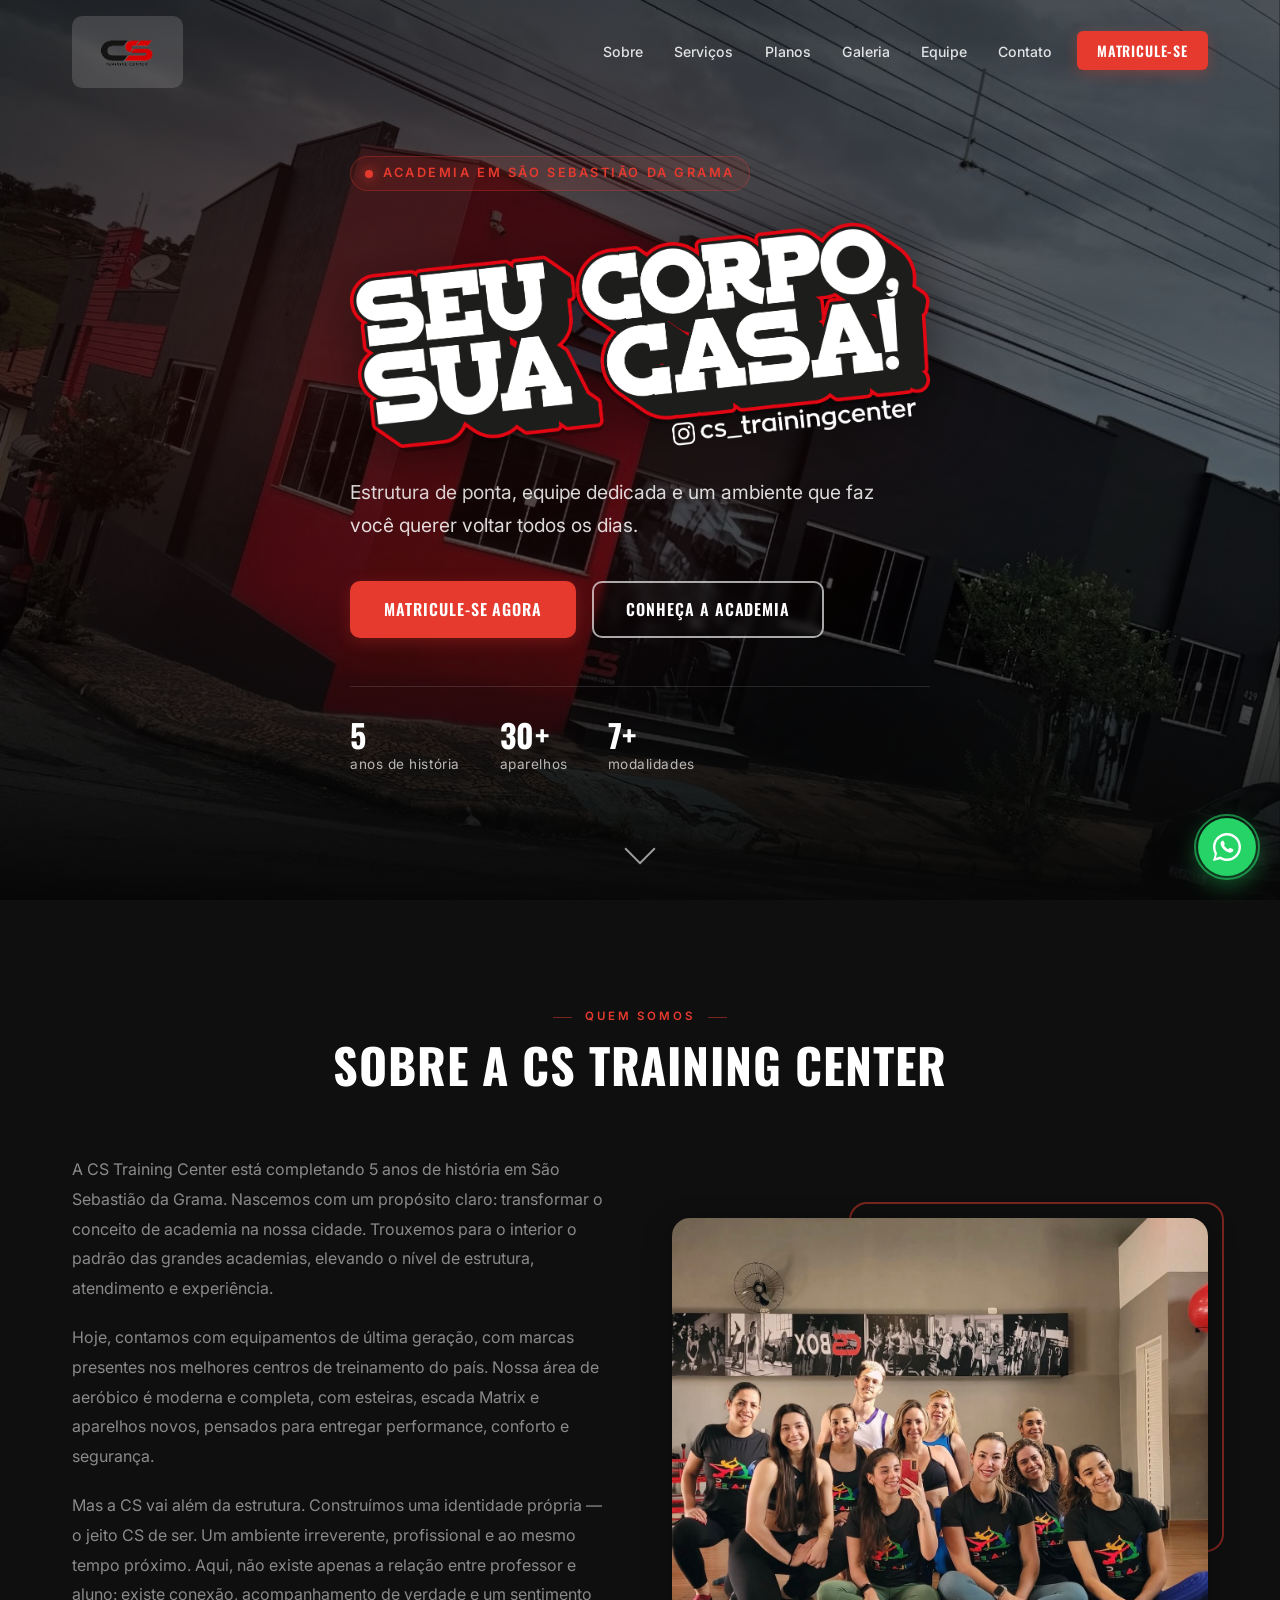
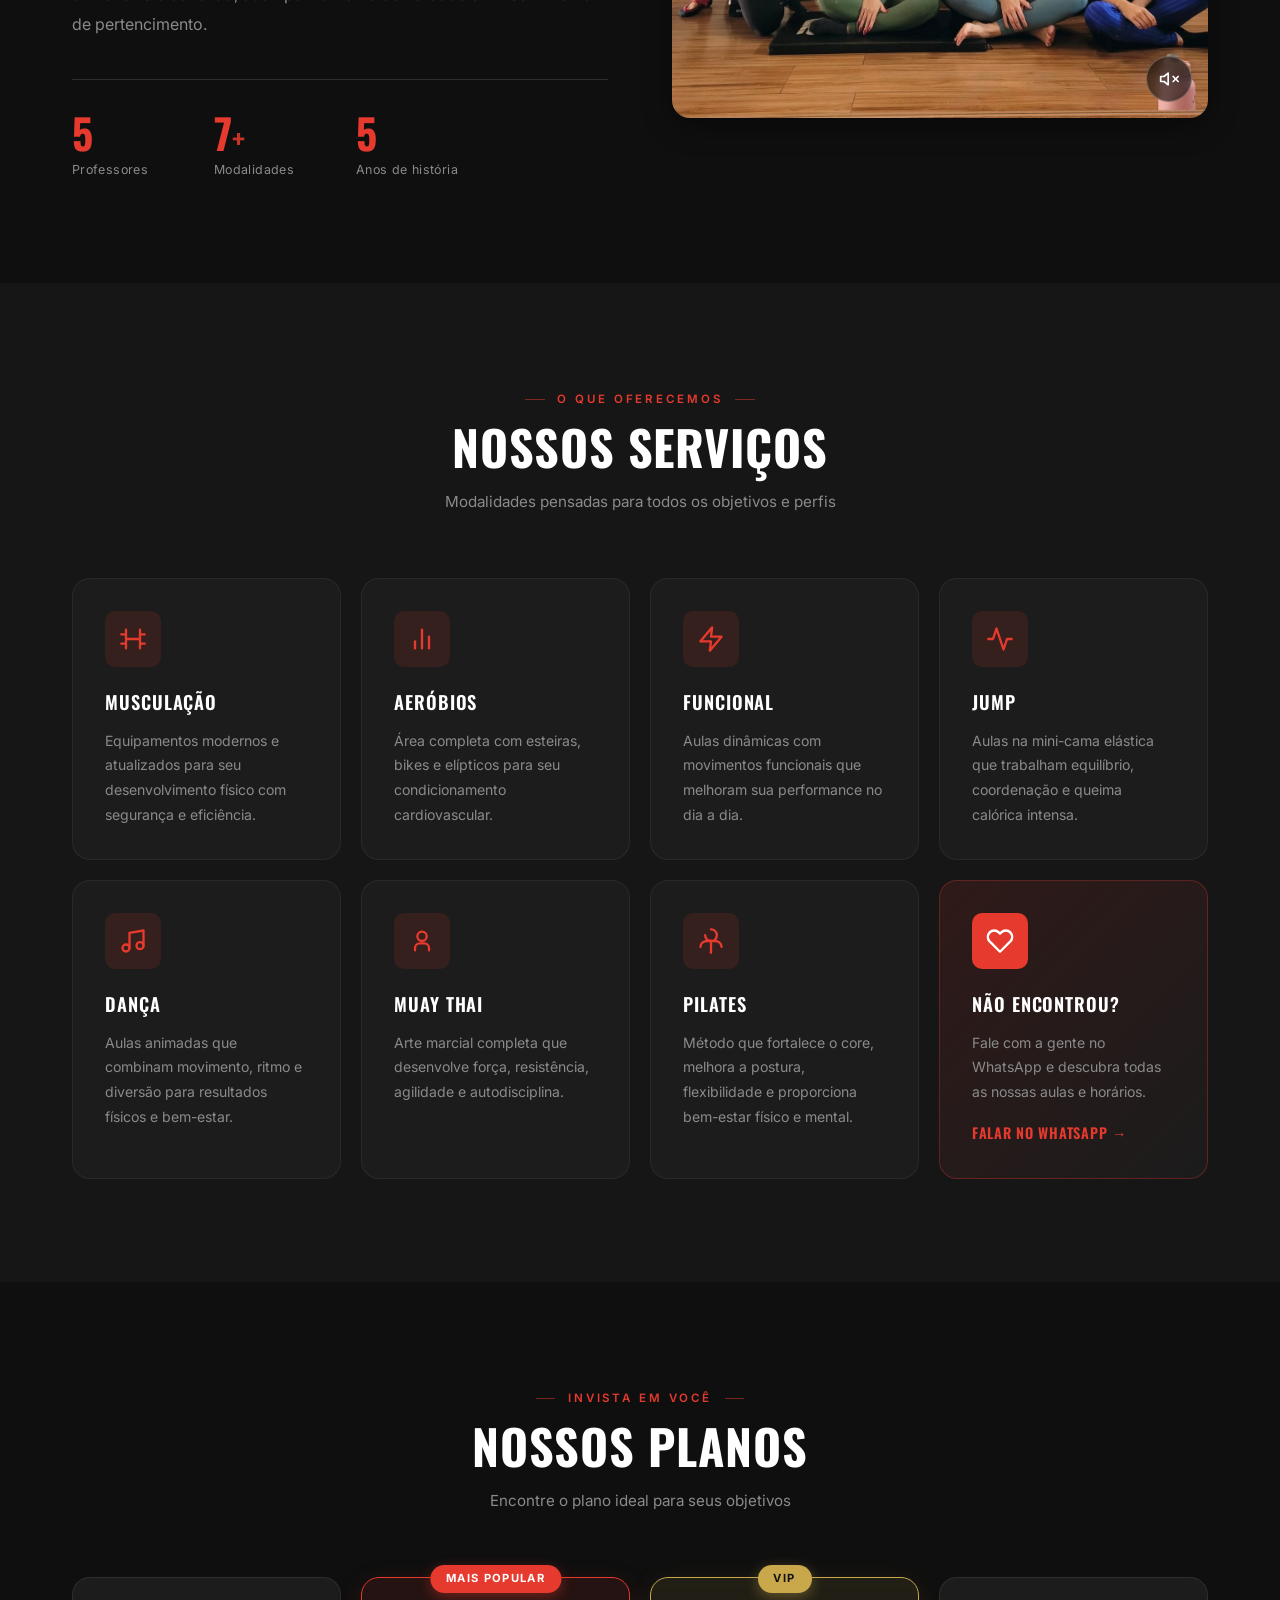
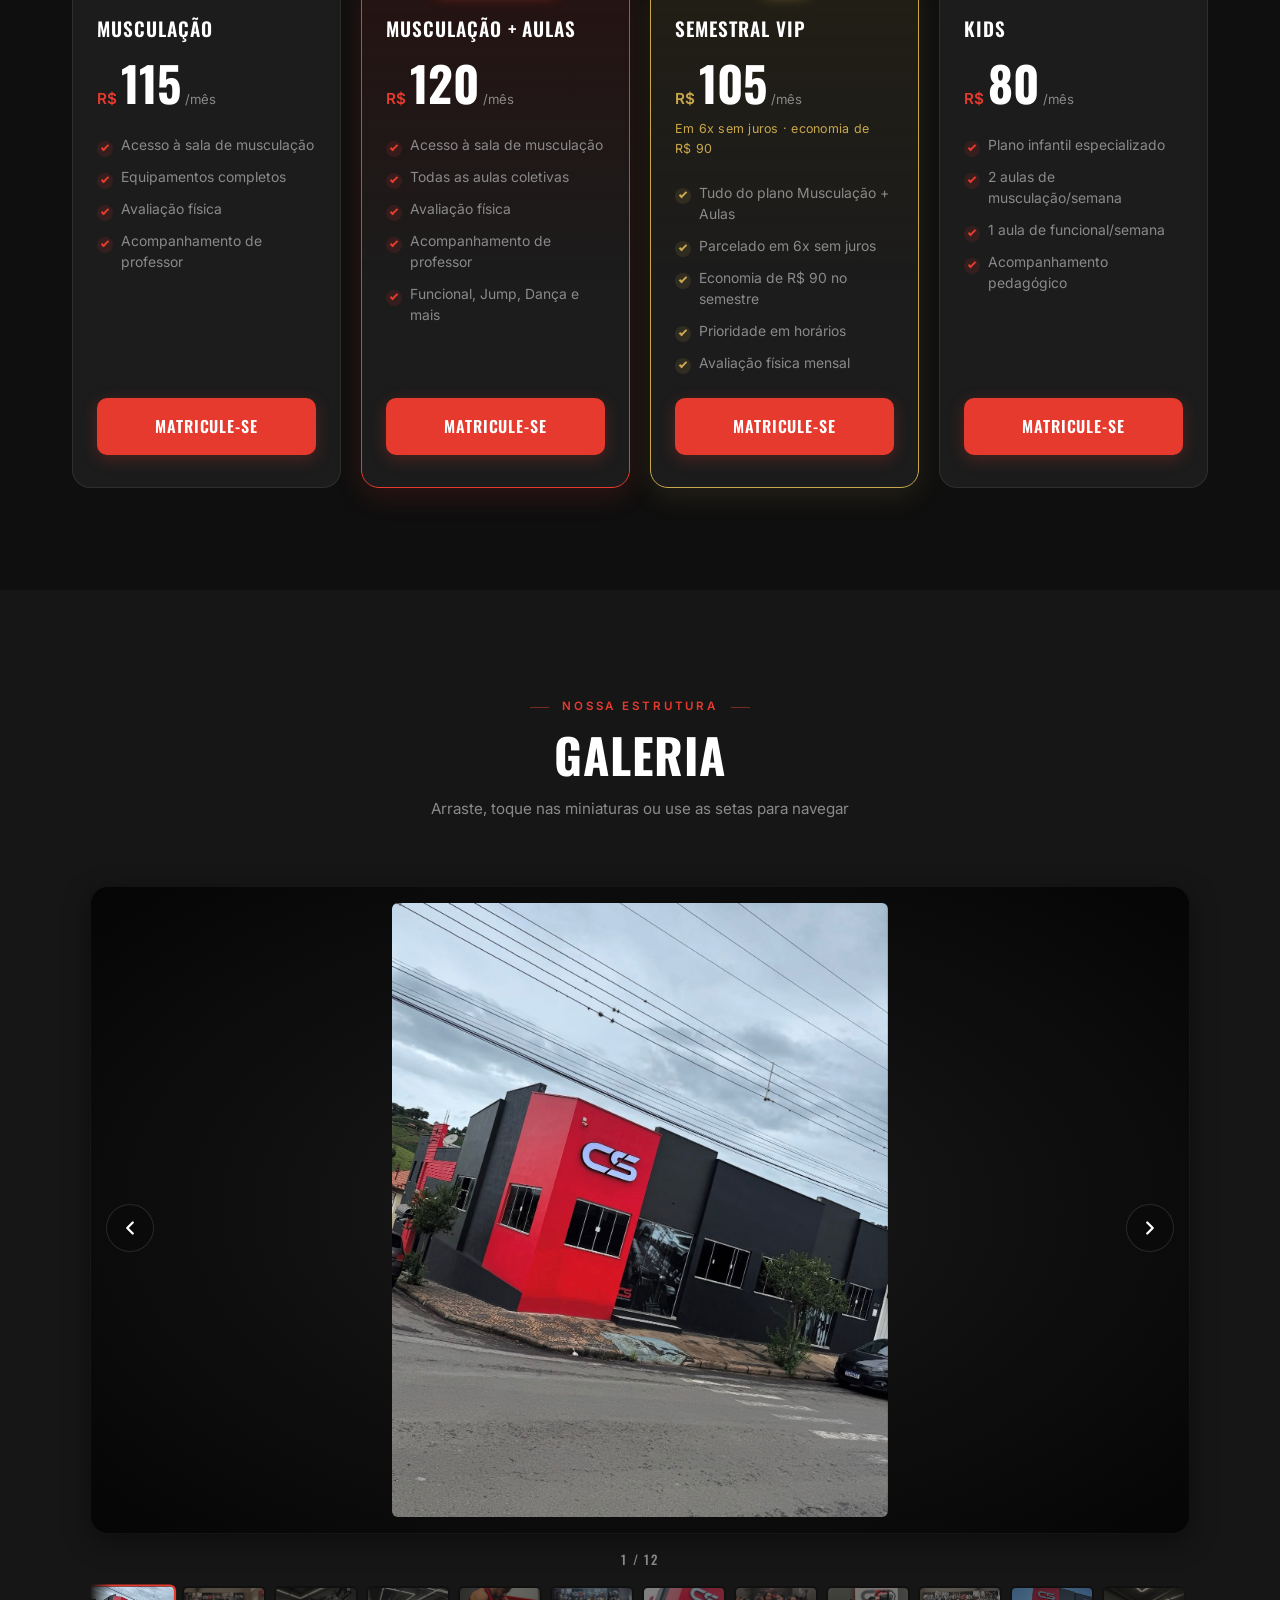
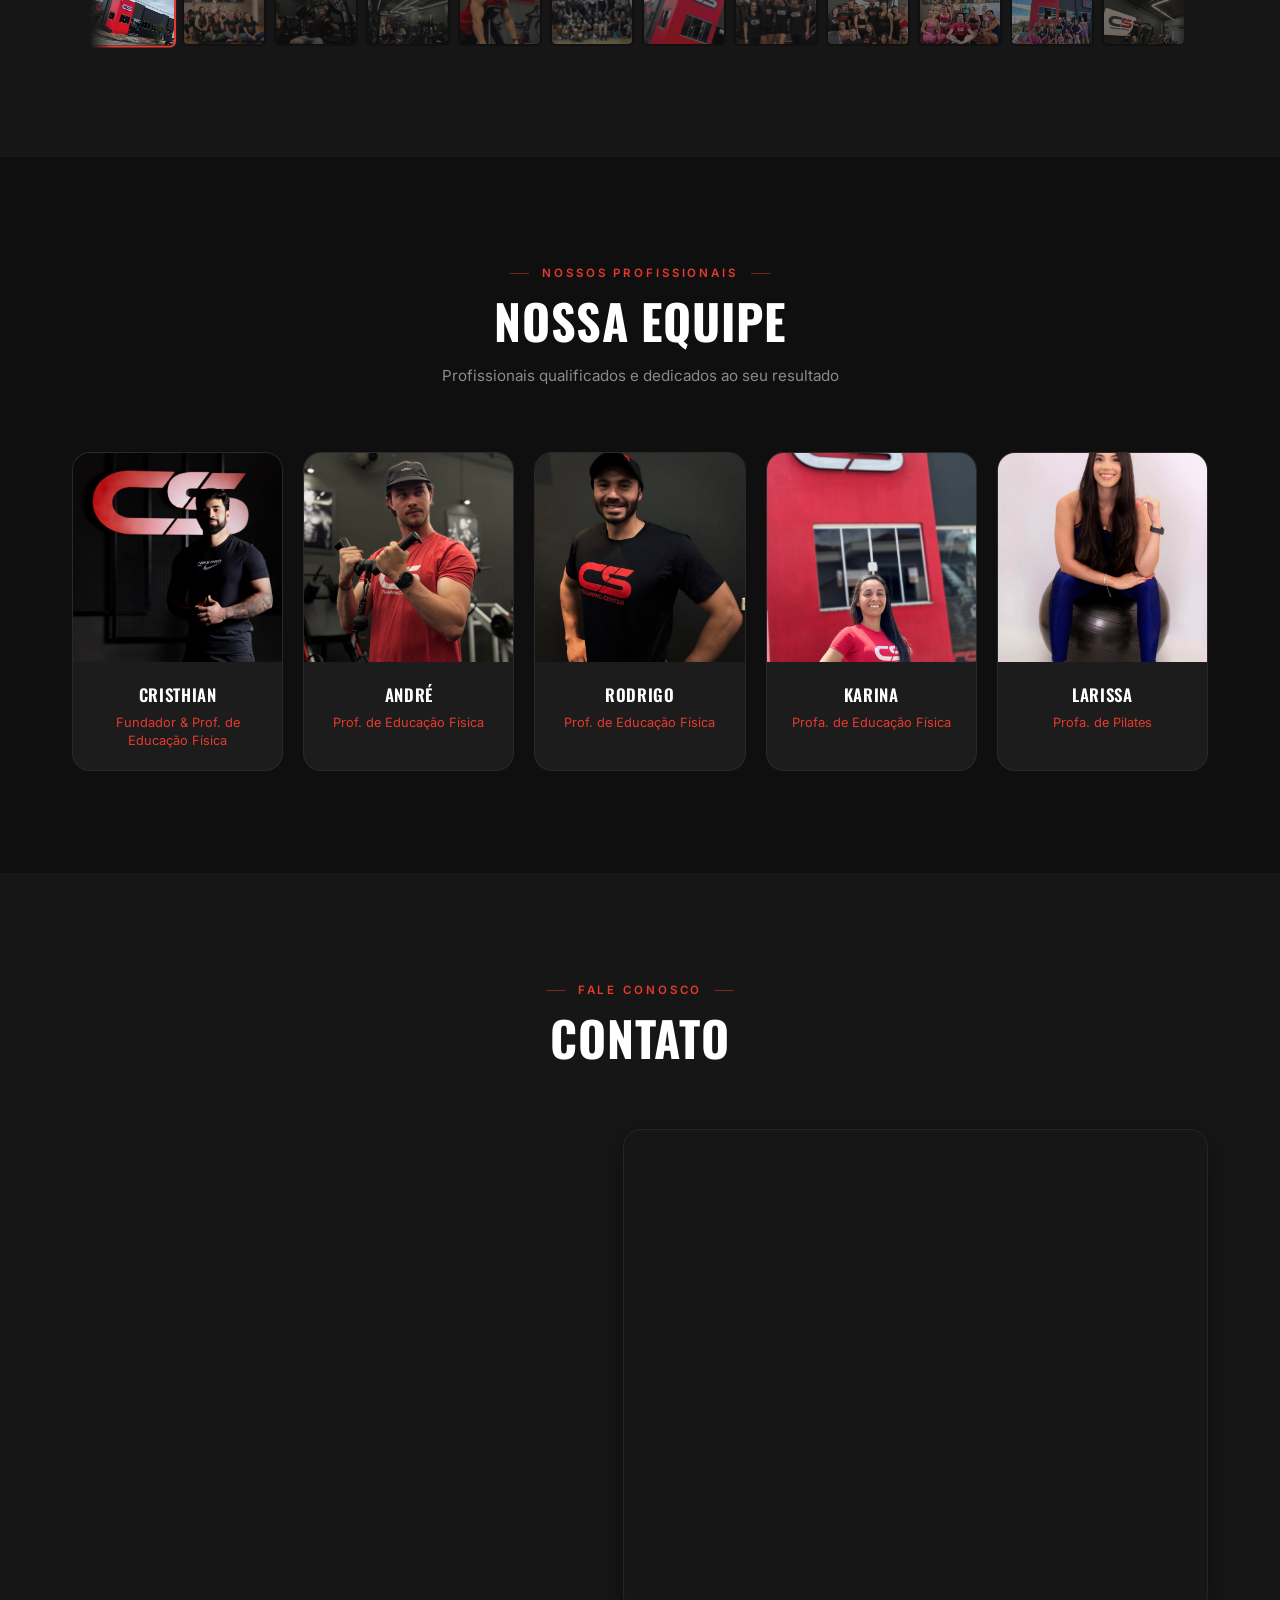
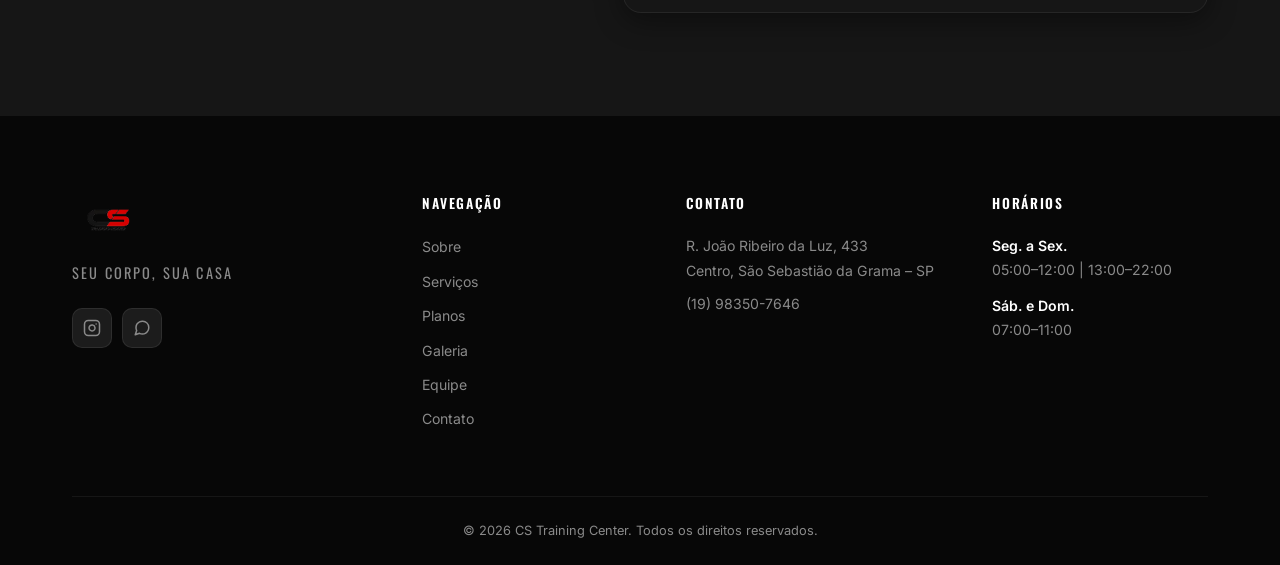
==== commit a5dee4d3: "feat: vídeo autoplay na seção Sobre + melhorias de SEO - Substitui imagem estática por vídeo institu" ====
--- a/docs/index.html
+++ b/docs/index.html
@@ -13,12 +13,20 @@
     <meta property="og:title" content="CS Training Center | Seu Corpo, Sua Casa">
     <meta property="og:description" content="Academia completa em São Sebastião da Grama com musculação, aulas de funcional, jump, dança, muay thai e pilates.">
     <meta property="og:image" content="assets/images/hero.PNG">
+    <meta property="og:url" content="https://lucasanadao.github.io/siteCSTrainingCenter/">
+    <meta property="og:site_name" content="CS Training Center">
     <meta property="og:locale" content="pt_BR">
 
+    <meta name="twitter:card" content="summary_large_image">
+    <meta name="twitter:title" content="CS Training Center | Seu Corpo, Sua Casa">
+    <meta name="twitter:description" content="Academia completa em São Sebastião da Grama com musculação, aulas de funcional, jump, dança, muay thai e pilates.">
+    <meta name="twitter:image" content="assets/images/hero.PNG">
+
+    <link rel="canonical" href="https://lucasanadao.github.io/siteCSTrainingCenter/">
     <link rel="icon" type="image/png" href="assets/icons/logo.png">
     <link rel="apple-touch-icon" href="assets/icons/logo.png">
 
-    <title>CS Training Center | Seu Corpo, Sua Casa</title>
+    <title>CS Training Center | Academia em São Sebastião da Grama – Seu Corpo, Sua Casa</title>
 
     <script type="application/ld+json">
     {
@@ -62,6 +70,18 @@
     }
     </script>
 
+    <script type="application/ld+json">
+    {
+        "@context": "https://schema.org",
+        "@type": "VideoObject",
+        "name": "Tour pela CS Training Center",
+        "description": "Conheça a estrutura da CS Training Center em São Sebastião da Grama: equipamentos modernos, área de aeróbicos e ambiente de treino.",
+        "thumbnailUrl": "assets/images/galeria/IMG_0424.PNG",
+        "contentUrl": "assets/video/sobre.mp4",
+        "uploadDate": "2026-04-19"
+    }
+    </script>
+
     <link rel="preconnect" href="https://fonts.googleapis.com">
     <link rel="preconnect" href="https://fonts.gstatic.com" crossorigin>
     <link href="https://fonts.googleapis.com/css2?family=Oswald:wght@400;500;600;700&family=Inter:wght@300;400;500;600;700&display=swap" rel="stylesheet">
@@ -115,7 +135,8 @@
                     Academia em São Sebastião da Grama
                 </p>
                 <h1 class="hero__title">
-                    <img src="assets/icons/slogan.png" alt="Seu Corpo, Sua Casa" class="hero__slogan-img">
+                    <img src="assets/icons/slogan.png" alt="Seu Corpo, Sua Casa" class="hero__slogan-img" width="560" height="180">
+                    <span class="visually-hidden">CS Training Center — Seu Corpo, Sua Casa</span>
                 </h1>
                 <p class="hero__subtitle">
                     Estrutura de ponta, equipe dedicada e um ambiente que faz você querer voltar todos os dias.
@@ -131,7 +152,7 @@
                 </div>
                 <ul class="hero__trust" role="list" aria-label="Destaques da academia">
                     <li><strong>5</strong> anos de história</li>
-                    <li><strong>30+</strong>aparelhos</li>
+                    <li><strong>30+</strong> aparelhos</li>
                     <li><strong>7+</strong> modalidades</li>
                 </ul>
             </div>
@@ -174,11 +195,24 @@
                             </div>
                         </div>
                     </div>
-                    <div class="sobre__image">
-                        <img src="assets/images/galeria/IMG_0424.PNG"
-                             alt="Interior da CS Training Center"
-                             loading="lazy"
-                             width="600" height="460">
+                    <div class="sobre__media">
+                        <video
+                            id="sobreVideo"
+                            class="sobre__video"
+                            src="assets/video/sobre.mp4"
+                            poster="assets/images/galeria/IMG_0424.PNG"
+                            muted
+                            loop
+                            playsinline
+                            preload="metadata"
+                            aria-label="Tour pela CS Training Center"
+                            width="600" height="460">
+                            Seu navegador não suporta vídeo HTML5.
+                        </video>
+                        <button type="button" class="sobre__video-toggle" id="sobreVideoToggle" aria-label="Ativar som do vídeo" aria-pressed="false">
+                            <svg class="icon-muted" xmlns="http://www.w3.org/2000/svg" viewBox="0 0 24 24" fill="none" stroke="currentColor" stroke-width="2" stroke-linecap="round" stroke-linejoin="round" aria-hidden="true"><polygon points="11 5 6 9 2 9 2 15 6 15 11 19 11 5"/><line x1="23" y1="9" x2="17" y2="15"/><line x1="17" y1="9" x2="23" y2="15"/></svg>
+                            <svg class="icon-unmuted" xmlns="http://www.w3.org/2000/svg" viewBox="0 0 24 24" fill="none" stroke="currentColor" stroke-width="2" stroke-linecap="round" stroke-linejoin="round" aria-hidden="true"><polygon points="11 5 6 9 2 9 2 15 6 15 11 19 11 5"/><path d="M15.54 8.46a5 5 0 0 1 0 7.07"/><path d="M19.07 4.93a10 10 0 0 1 0 14.14"/></svg>
+                        </button>
                     </div>
                 </div>
             </div>
@@ -687,6 +721,40 @@
         // Footer year
         const yearEl = document.getElementById('footerYear');
         if (yearEl) yearEl.textContent = new Date().getFullYear();
+
+        // Sobre video: play when visible, pause when not
+        const sobreVideo  = document.getElementById('sobreVideo');
+        const sobreToggle = document.getElementById('sobreVideoToggle');
+
+        if (sobreVideo) {
+            const reduceMotion = window.matchMedia('(prefers-reduced-motion: reduce)').matches;
+
+            const videoObserver = new IntersectionObserver((entries) => {
+                entries.forEach(entry => {
+                    if (entry.isIntersecting && !reduceMotion) {
+                        const p = sobreVideo.play();
+                        if (p && typeof p.catch === 'function') p.catch(() => {});
+                    } else {
+                        sobreVideo.pause();
+                    }
+                });
+            }, { threshold: 0.35 });
+            videoObserver.observe(sobreVideo);
+
+            if (sobreToggle) {
+                sobreToggle.addEventListener('click', () => {
+                    sobreVideo.muted = !sobreVideo.muted;
+                    const unmuted = !sobreVideo.muted;
+                    sobreToggle.setAttribute('aria-pressed', unmuted);
+                    sobreToggle.setAttribute('aria-label', unmuted ? 'Silenciar vídeo' : 'Ativar som do vídeo');
+                    sobreToggle.classList.toggle('sobre__video-toggle--on', unmuted);
+                    if (unmuted) {
+                        const p = sobreVideo.play();
+                        if (p && typeof p.catch === 'function') p.catch(() => {});
+                    }
+                });
+            }
+        }
     })();
     </script>
 
--- a/docs/assets/css/style.css
+++ b/docs/assets/css/style.css
@@ -546,10 +546,12 @@
     letter-spacing: .03em;
 }
 
-.sobre__image {
+.sobre__image,
+.sobre__media {
     position: relative;
 }
-.sobre__image::before {
+.sobre__image::before,
+.sobre__media::before {
     content: '';
     position: absolute;
     inset: -1rem -1rem auto auto;
@@ -560,7 +562,9 @@
     z-index: 0;
     opacity: .5;
 }
-.sobre__image img {
+.sobre__image img,
+.sobre__video {
+    display: block;
     width: 100%;
     height: clamp(300px, 42vw, 500px);
     object-fit: cover;
@@ -568,6 +572,54 @@
     box-shadow: var(--shadow);
     position: relative;
     z-index: 1;
+    background: #000;
+}
+
+.sobre__video-toggle {
+    position: absolute;
+    right: 1rem;
+    bottom: 1rem;
+    z-index: 2;
+    width: 46px;
+    height: 46px;
+    display: inline-flex;
+    align-items: center;
+    justify-content: center;
+    padding: 0;
+    border: 1px solid rgba(255, 255, 255, .25);
+    border-radius: 50%;
+    background: rgba(0, 0, 0, .55);
+    color: #fff;
+    cursor: pointer;
+    backdrop-filter: blur(6px);
+    -webkit-backdrop-filter: blur(6px);
+    transition: background var(--transition), transform var(--transition), border-color var(--transition);
+}
+.sobre__video-toggle:hover,
+.sobre__video-toggle:focus-visible {
+    background: var(--color-primary);
+    border-color: var(--color-primary);
+    transform: scale(1.05);
+    color: #000;
+}
+.sobre__video-toggle svg {
+    width: 20px;
+    height: 20px;
+}
+.sobre__video-toggle .icon-unmuted { display: none; }
+.sobre__video-toggle--on .icon-muted { display: none; }
+.sobre__video-toggle--on .icon-unmuted { display: block; }
+
+.visually-hidden {
+    position: absolute !important;
+    width: 1px;
+    height: 1px;
+    padding: 0;
+    margin: -1px;
+    overflow: hidden;
+    clip: rect(0, 0, 0, 0);
+    white-space: nowrap;
+    border: 0;
 }
 
 /* =============================================
@@ -1349,14 +1401,17 @@
     .servicos__grid      { grid-template-columns: repeat(2, 1fr); }
     .equipe__grid        { grid-template-columns: repeat(2, 1fr); }
     .sobre__stats        { grid-template-columns: repeat(2, 1fr); gap: 1.5rem; }
-    .sobre__image::before { display: none; }
+    .sobre__image::before,
+    .sobre__media::before { display: none; }
 
     .sobre__grid {
         grid-template-columns: 1fr;
         gap: 2.5rem;
     }
-    .sobre__image { order: -1; }
-    .sobre__image img { height: 320px; }
+    .sobre__image,
+    .sobre__media { order: -1; }
+    .sobre__image img,
+    .sobre__video { height: 320px; }
 
     .contato__grid { grid-template-columns: 1fr; }
 }
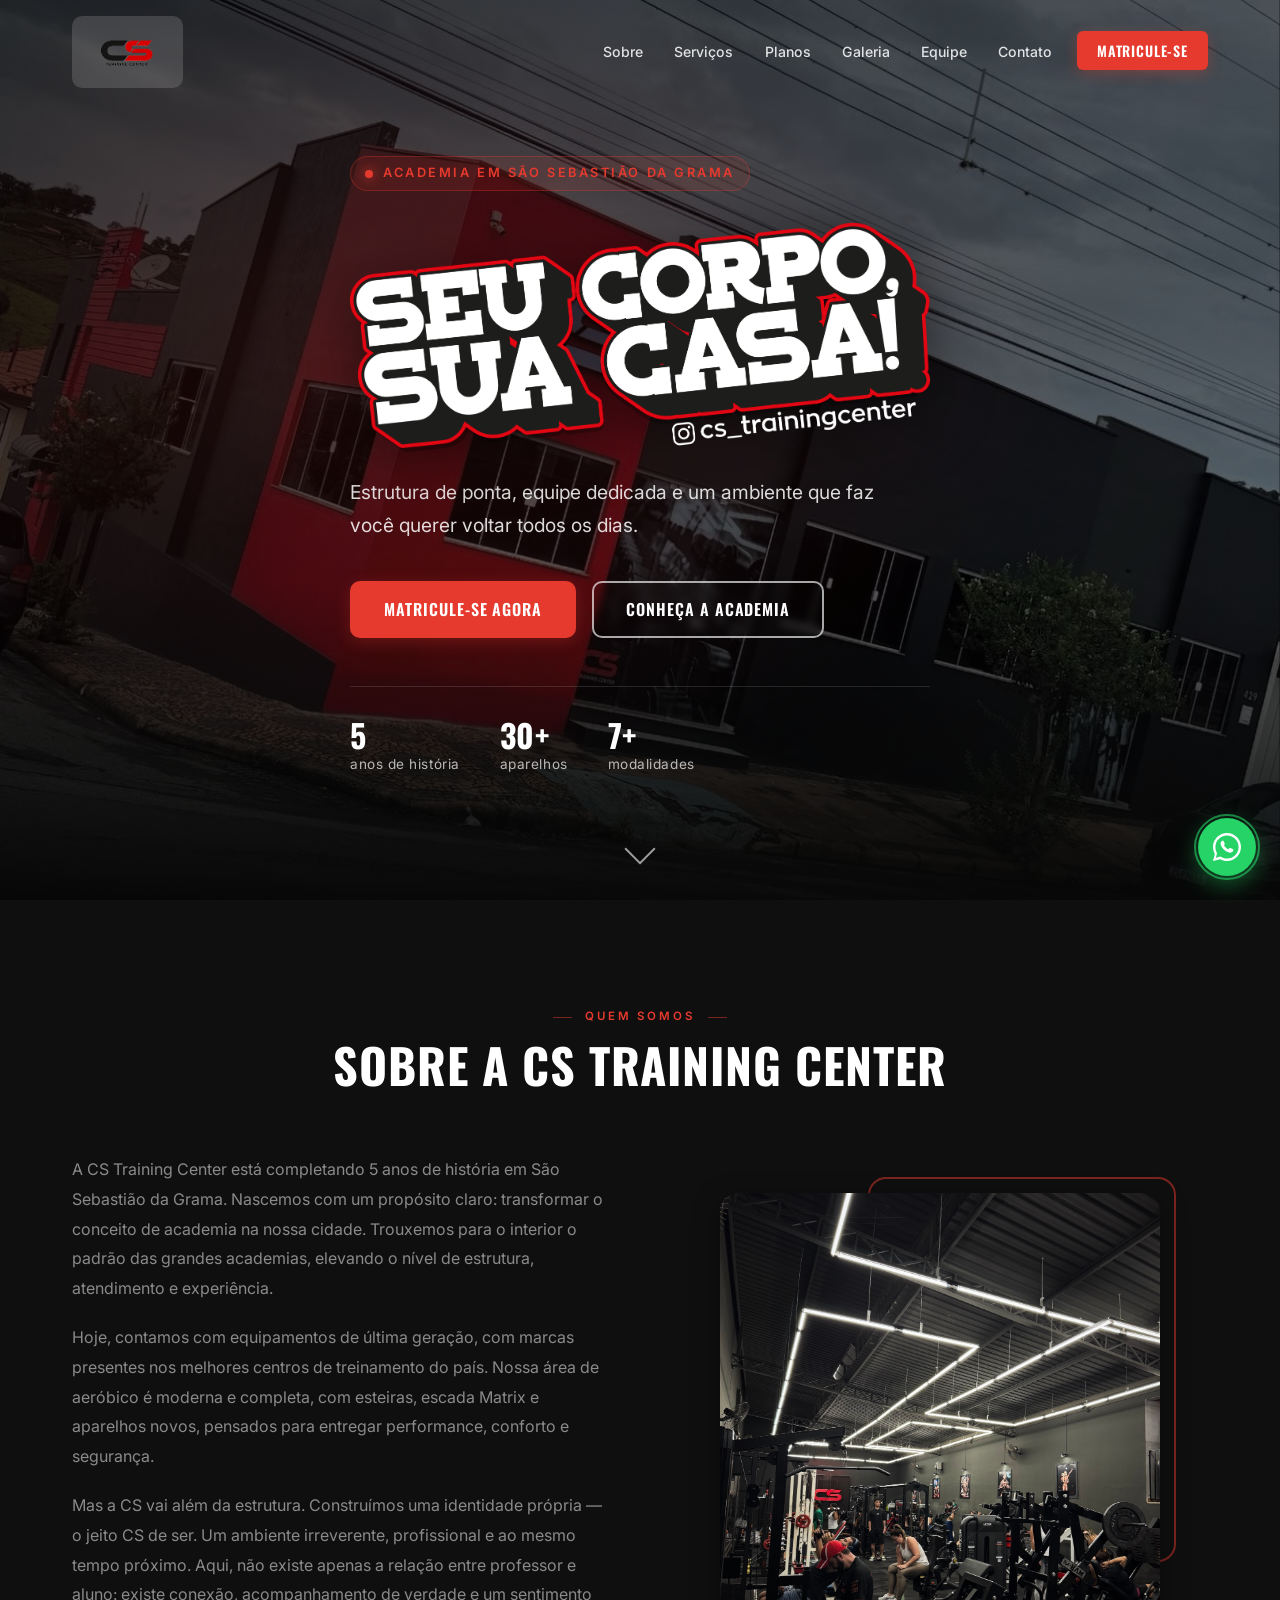
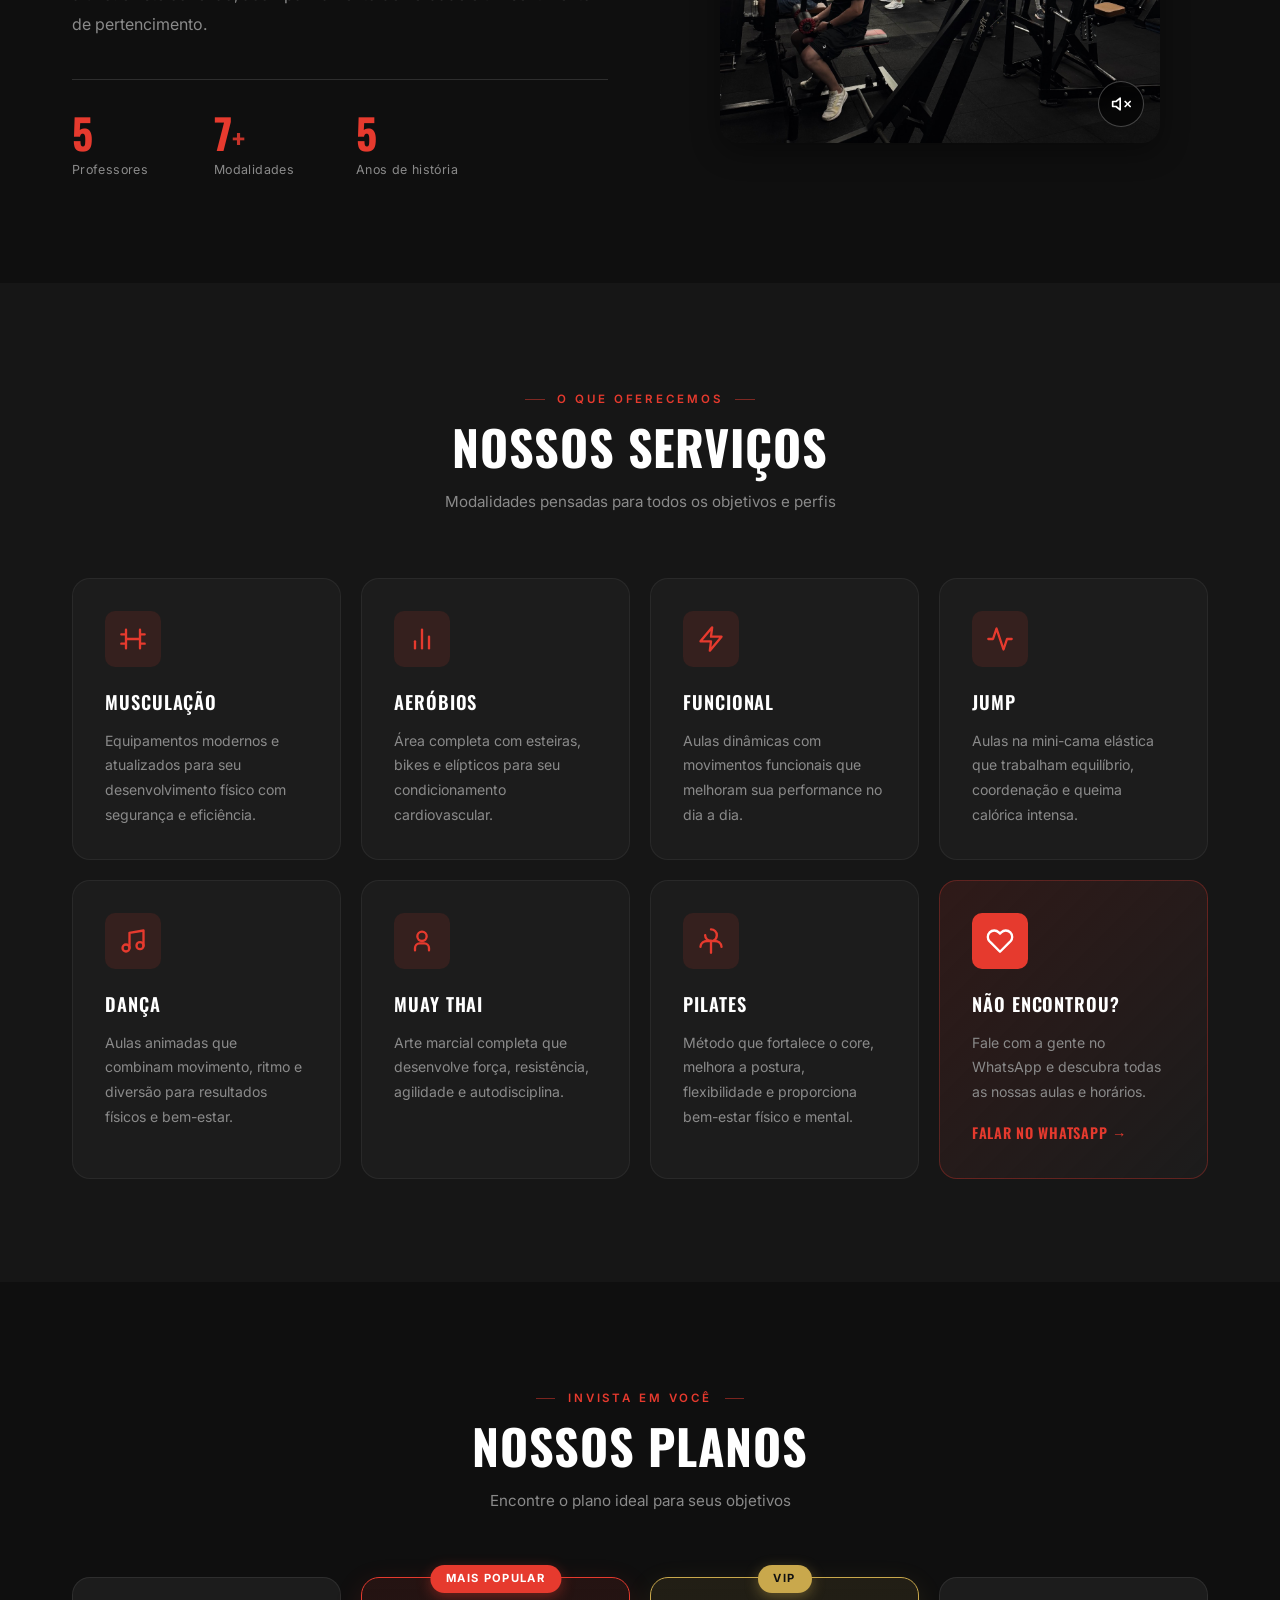
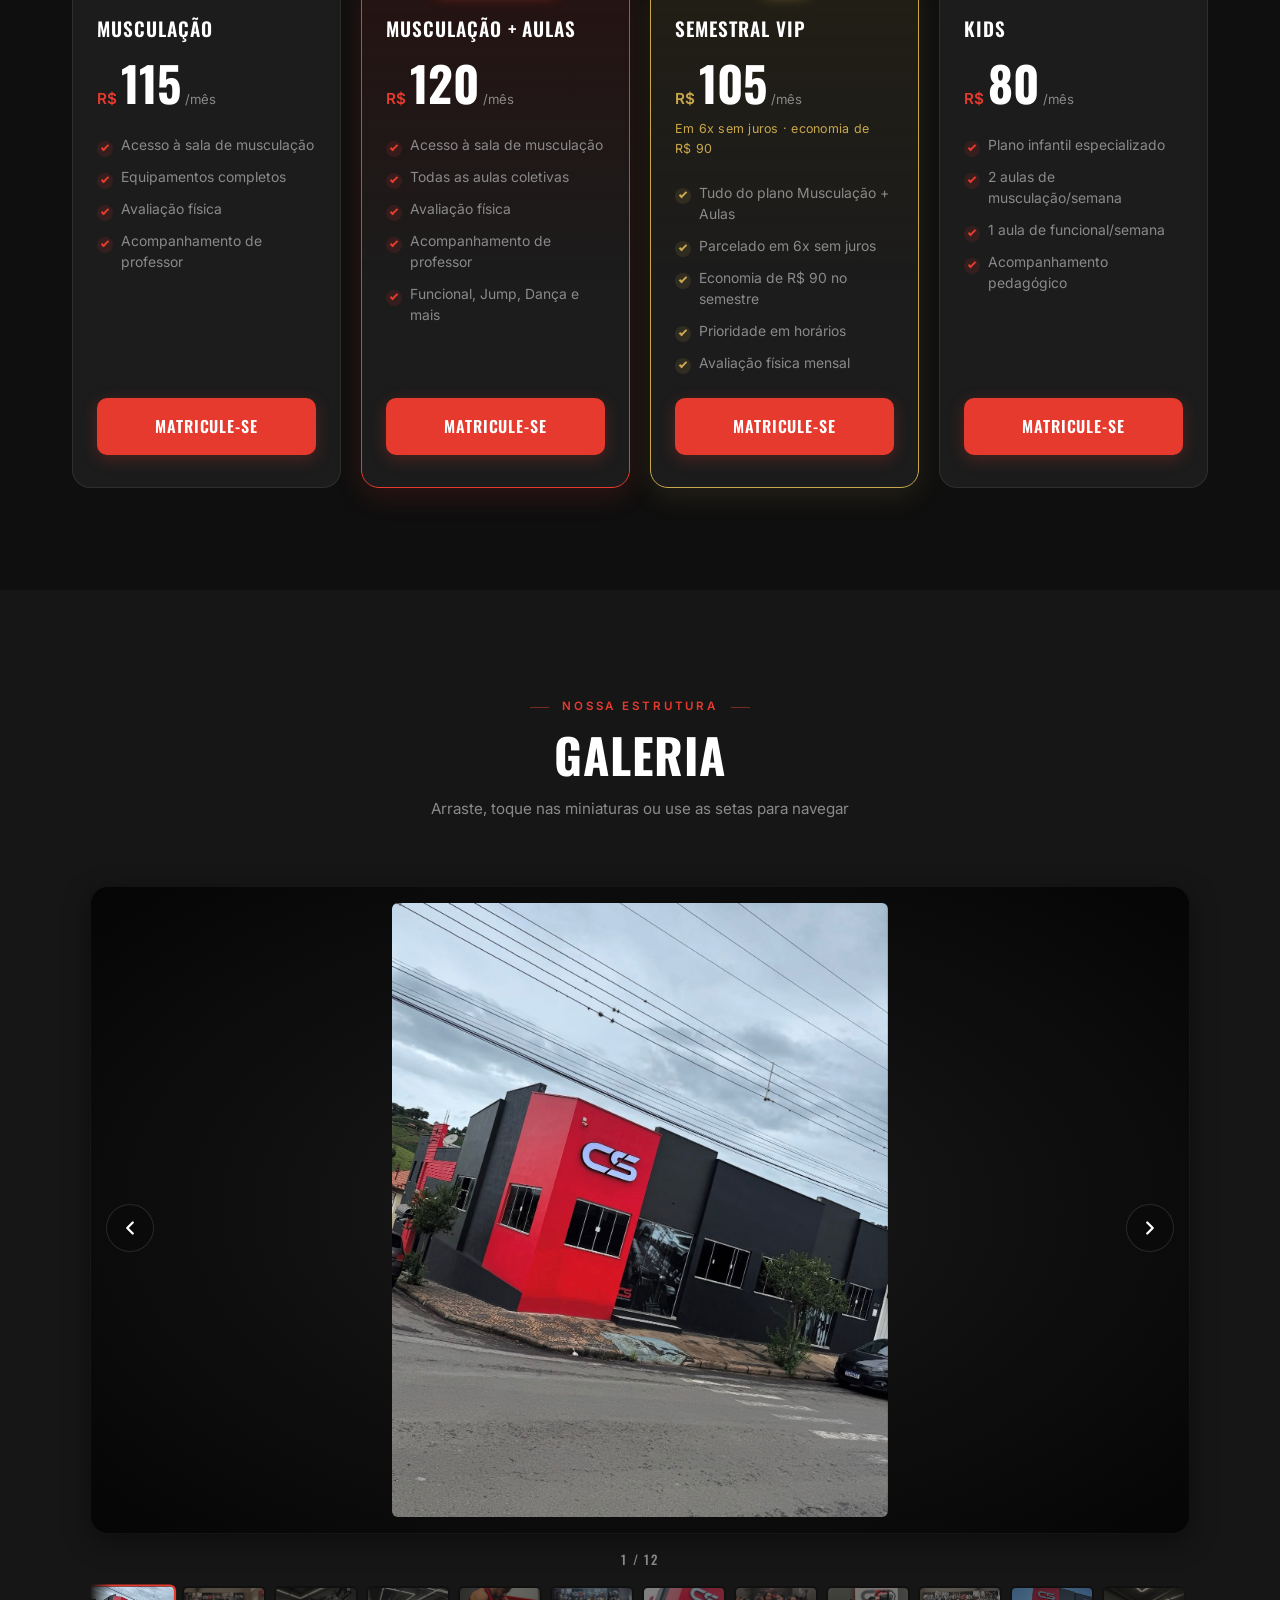
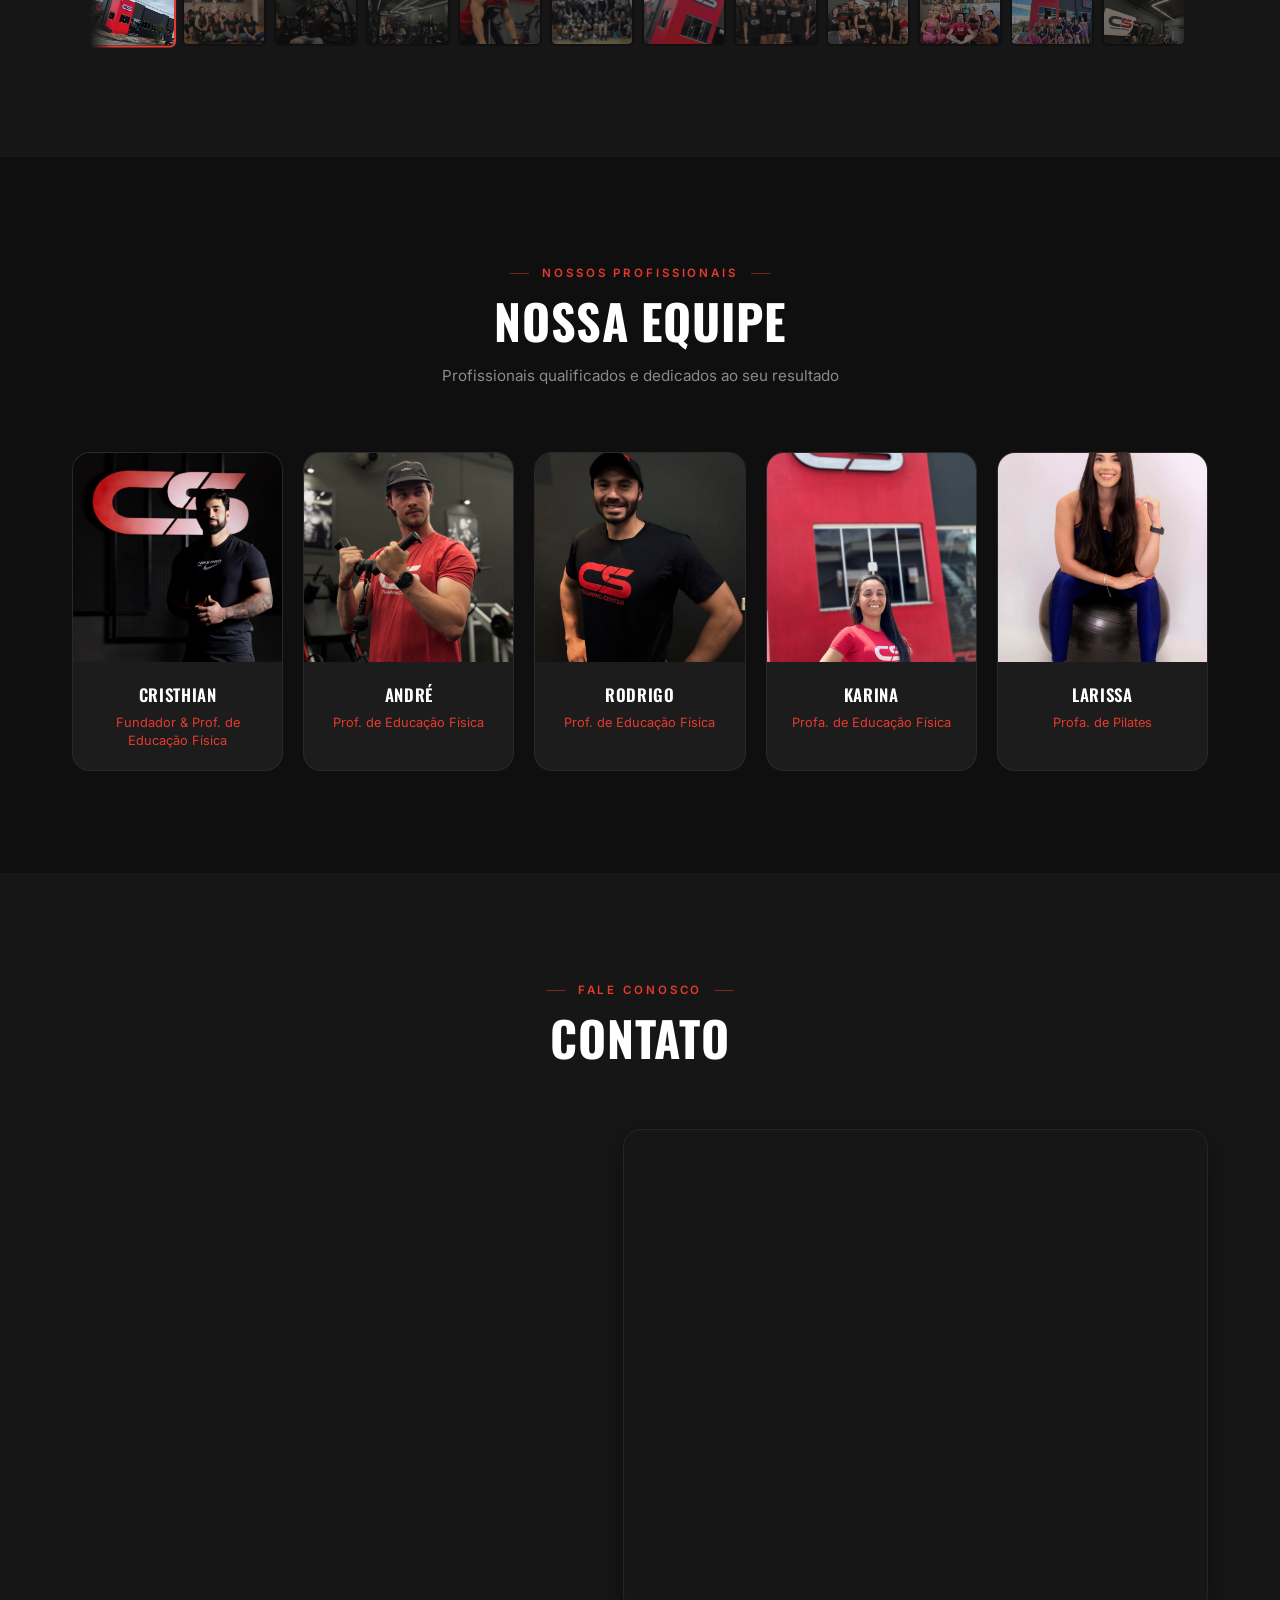
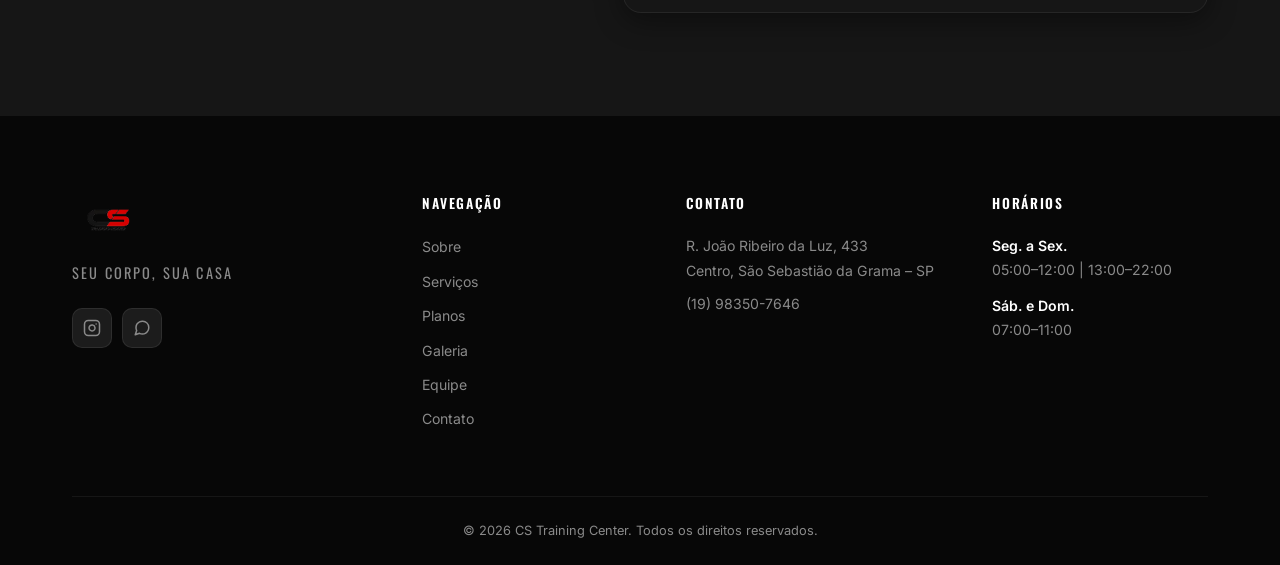
==== commit 44f60d47: "feat: vídeo Sobre em formato vertical + versão comprimida Player com aspect-ratio 4/5 (3/4 em mobile" ====
--- a/docs/index.html
+++ b/docs/index.html
@@ -200,7 +200,7 @@
                             id="sobreVideo"
                             class="sobre__video"
                             src="assets/video/sobre.mp4"
-                            poster="assets/images/galeria/IMG_0424.PNG"
+                            poster="assets/images/galeria/IMG_1456.PNG"
                             muted
                             loop
                             playsinline
--- a/docs/assets/css/style.css
+++ b/docs/assets/css/style.css
@@ -562,12 +562,30 @@
     z-index: 0;
     opacity: .5;
 }
-.sobre__image img,
-.sobre__video {
+.sobre__image img {
     display: block;
     width: 100%;
     height: clamp(300px, 42vw, 500px);
     object-fit: cover;
+    border-radius: var(--radius-lg);
+    box-shadow: var(--shadow);
+    position: relative;
+    z-index: 1;
+    background: #000;
+}
+
+.sobre__media {
+    max-width: 440px;
+    margin-inline: auto;
+    width: 100%;
+}
+.sobre__video {
+    display: block;
+    width: 100%;
+    aspect-ratio: 4 / 5;
+    height: auto;
+    object-fit: cover;
+    object-position: center;
     border-radius: var(--radius-lg);
     box-shadow: var(--shadow);
     position: relative;
@@ -1410,8 +1428,8 @@
     }
     .sobre__image,
     .sobre__media { order: -1; }
-    .sobre__image img,
-    .sobre__video { height: 320px; }
+    .sobre__image img { height: 320px; }
+    .sobre__video { aspect-ratio: 3 / 4; max-height: 70vh; }
 
     .contato__grid { grid-template-columns: 1fr; }
 }
